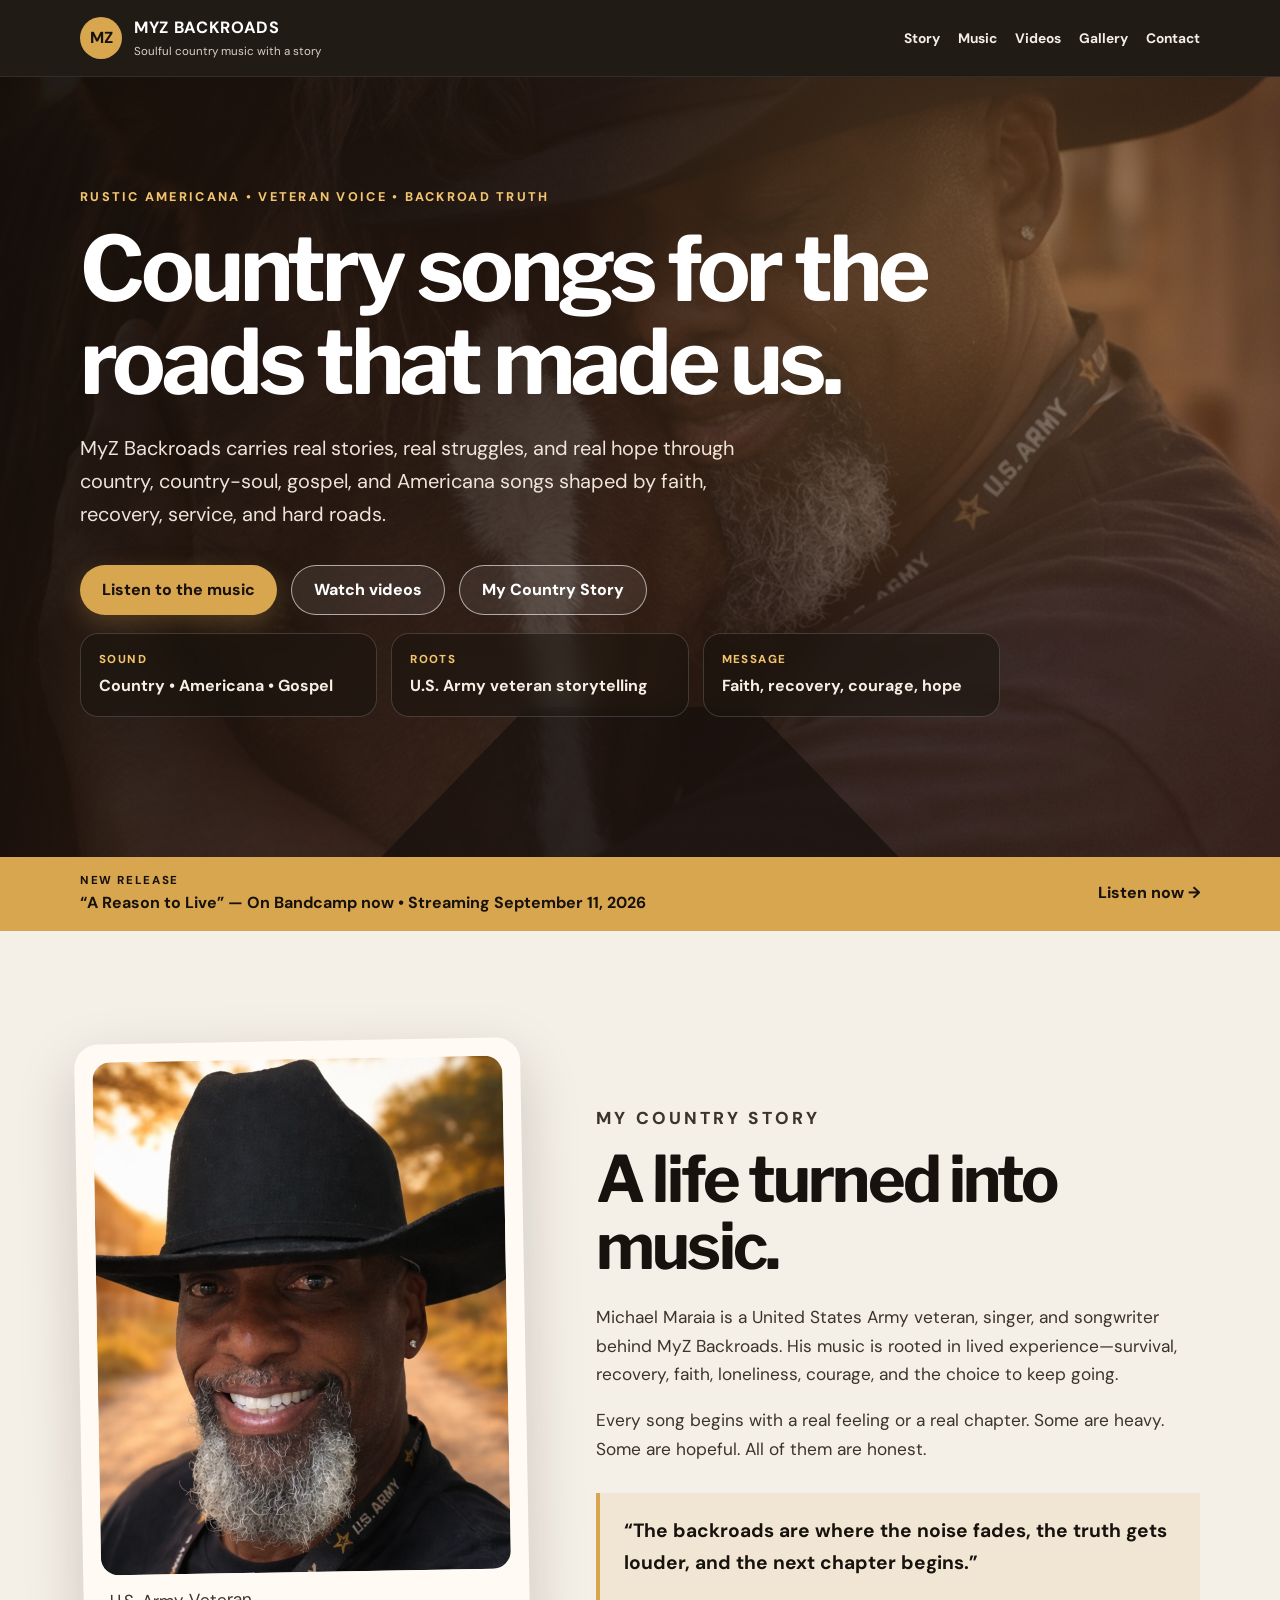
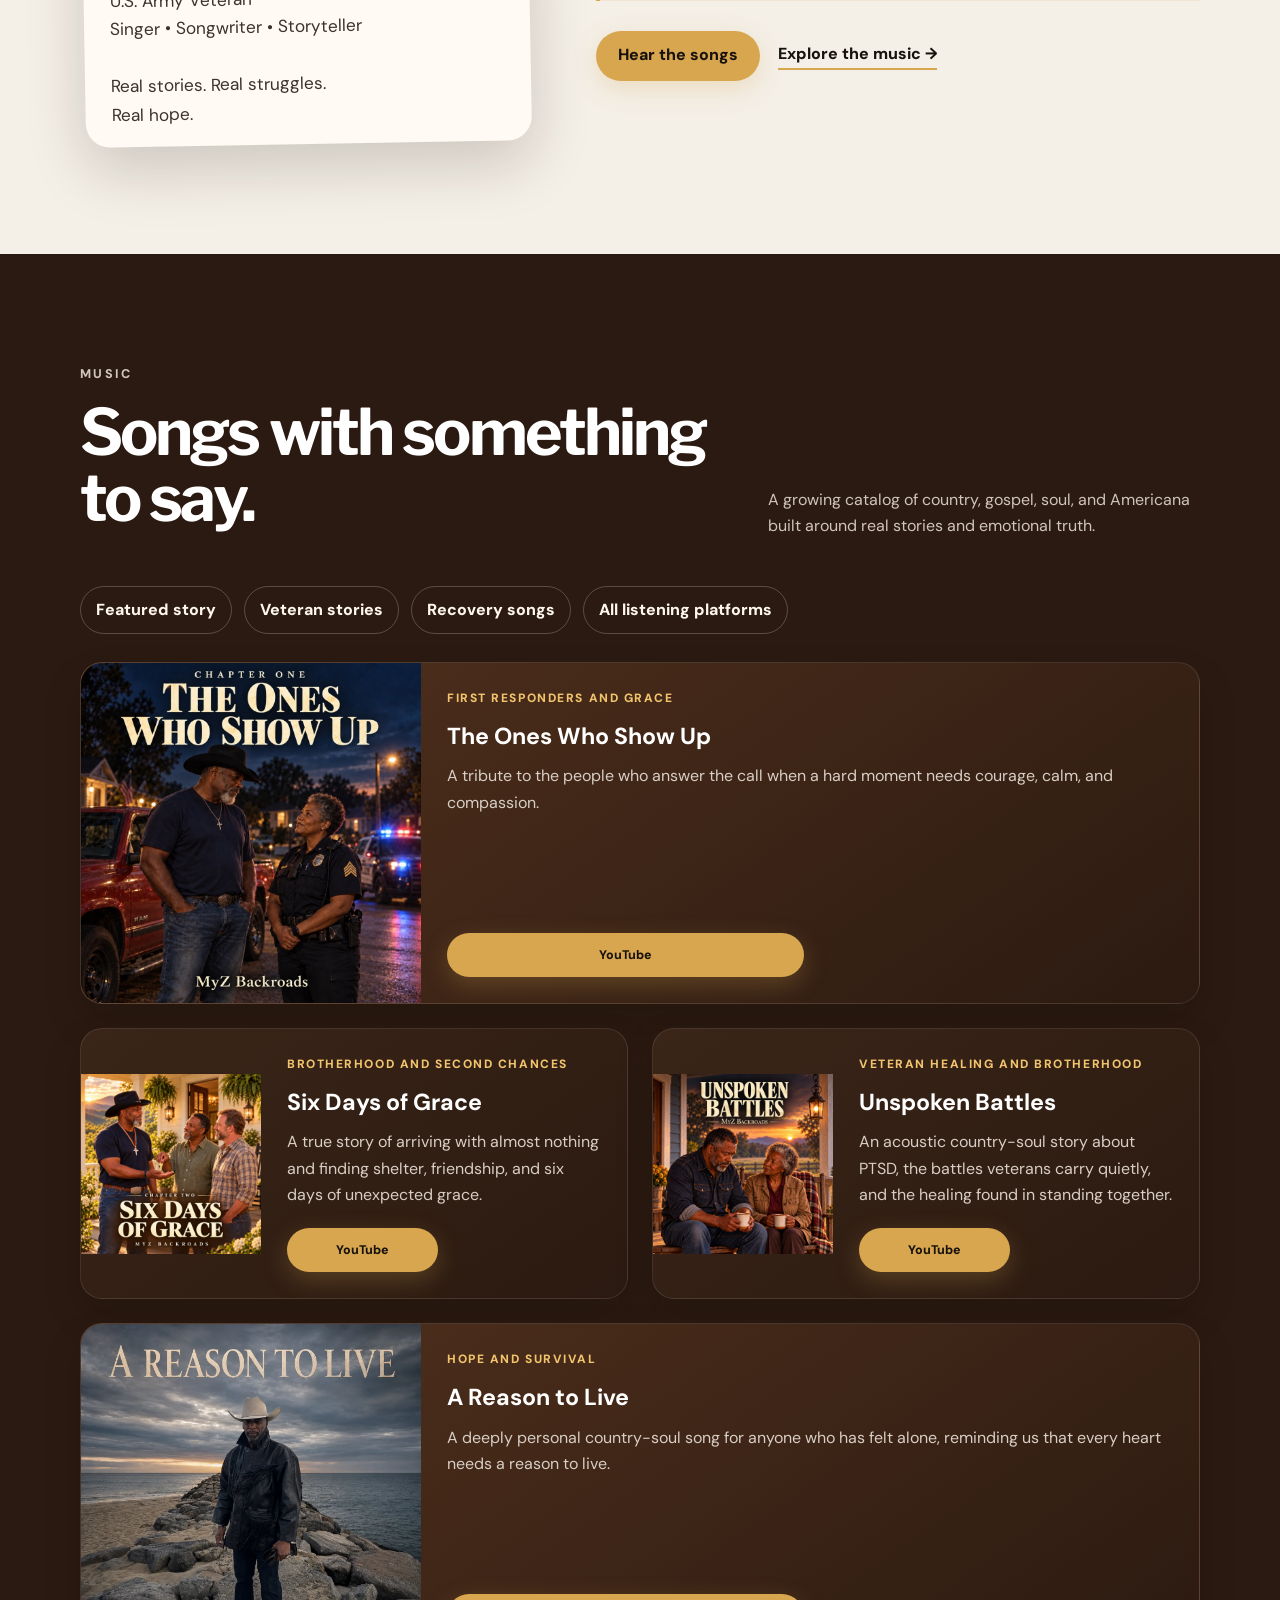
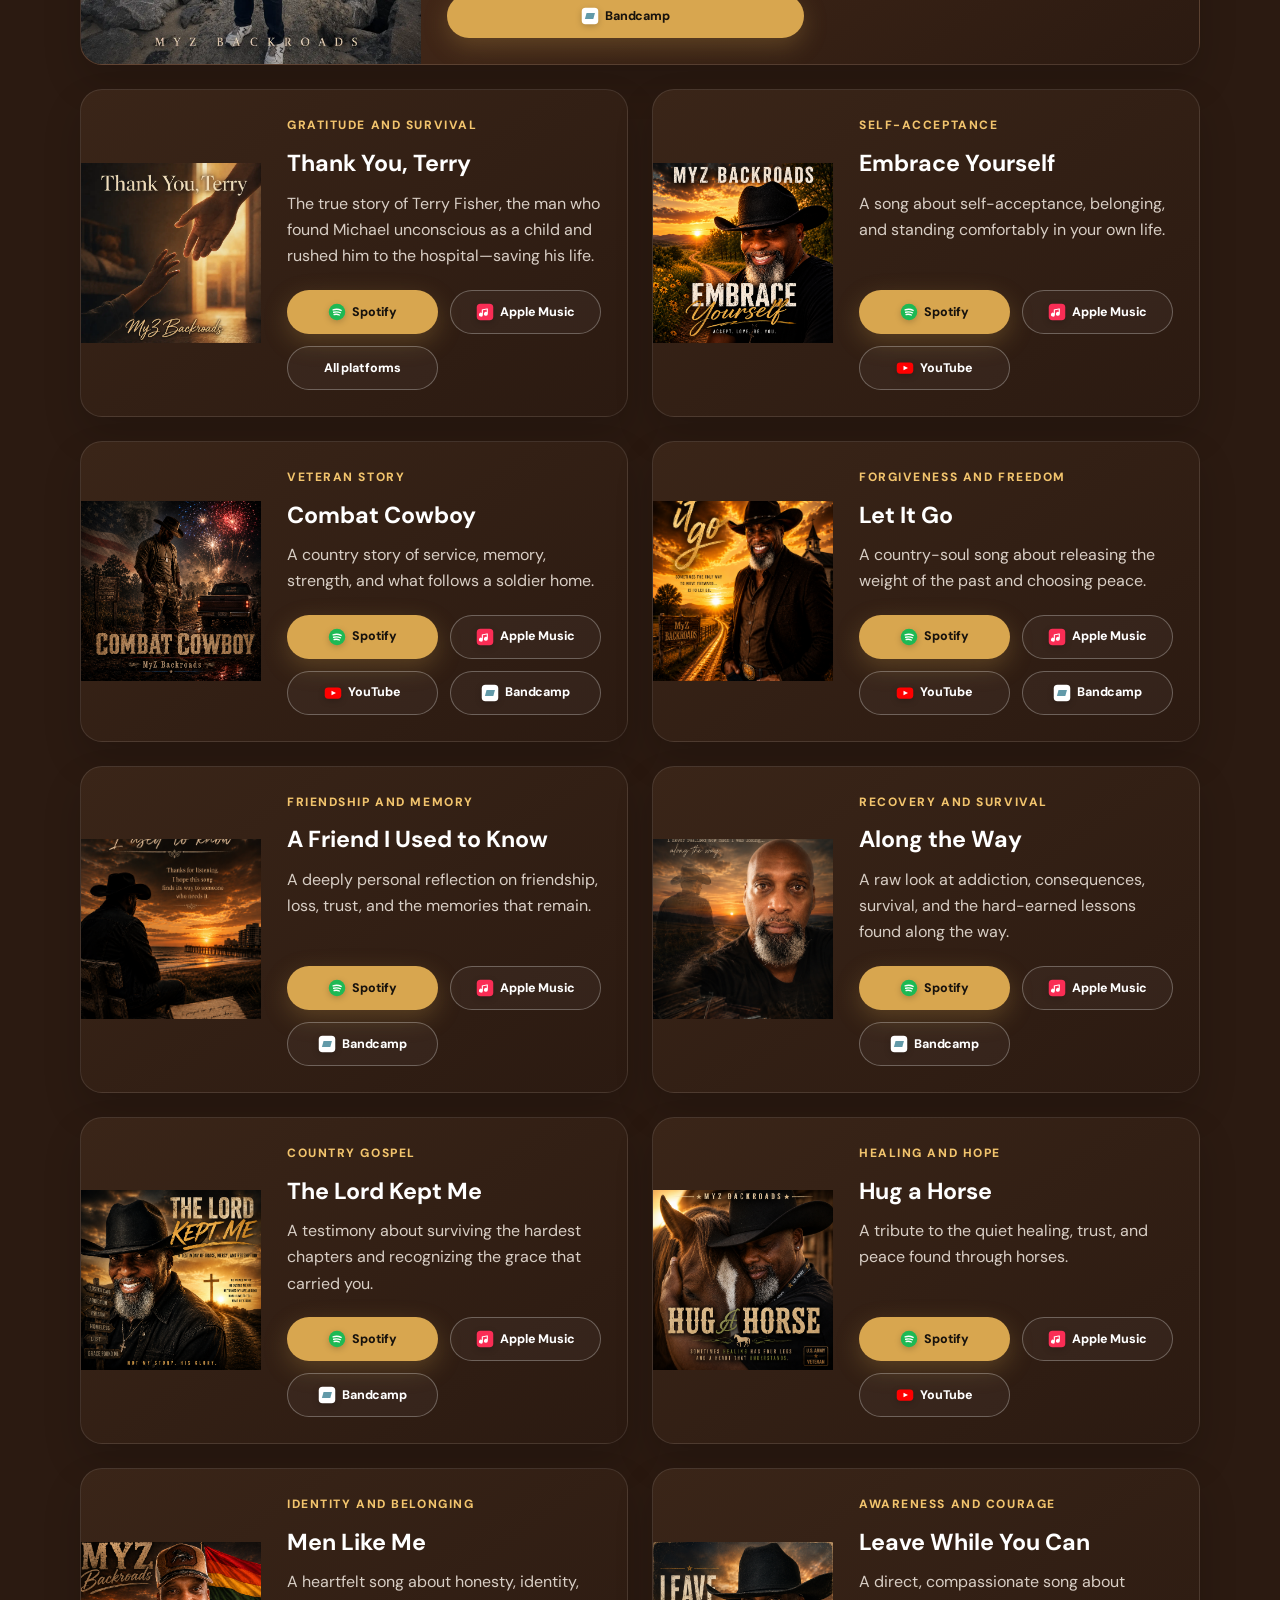
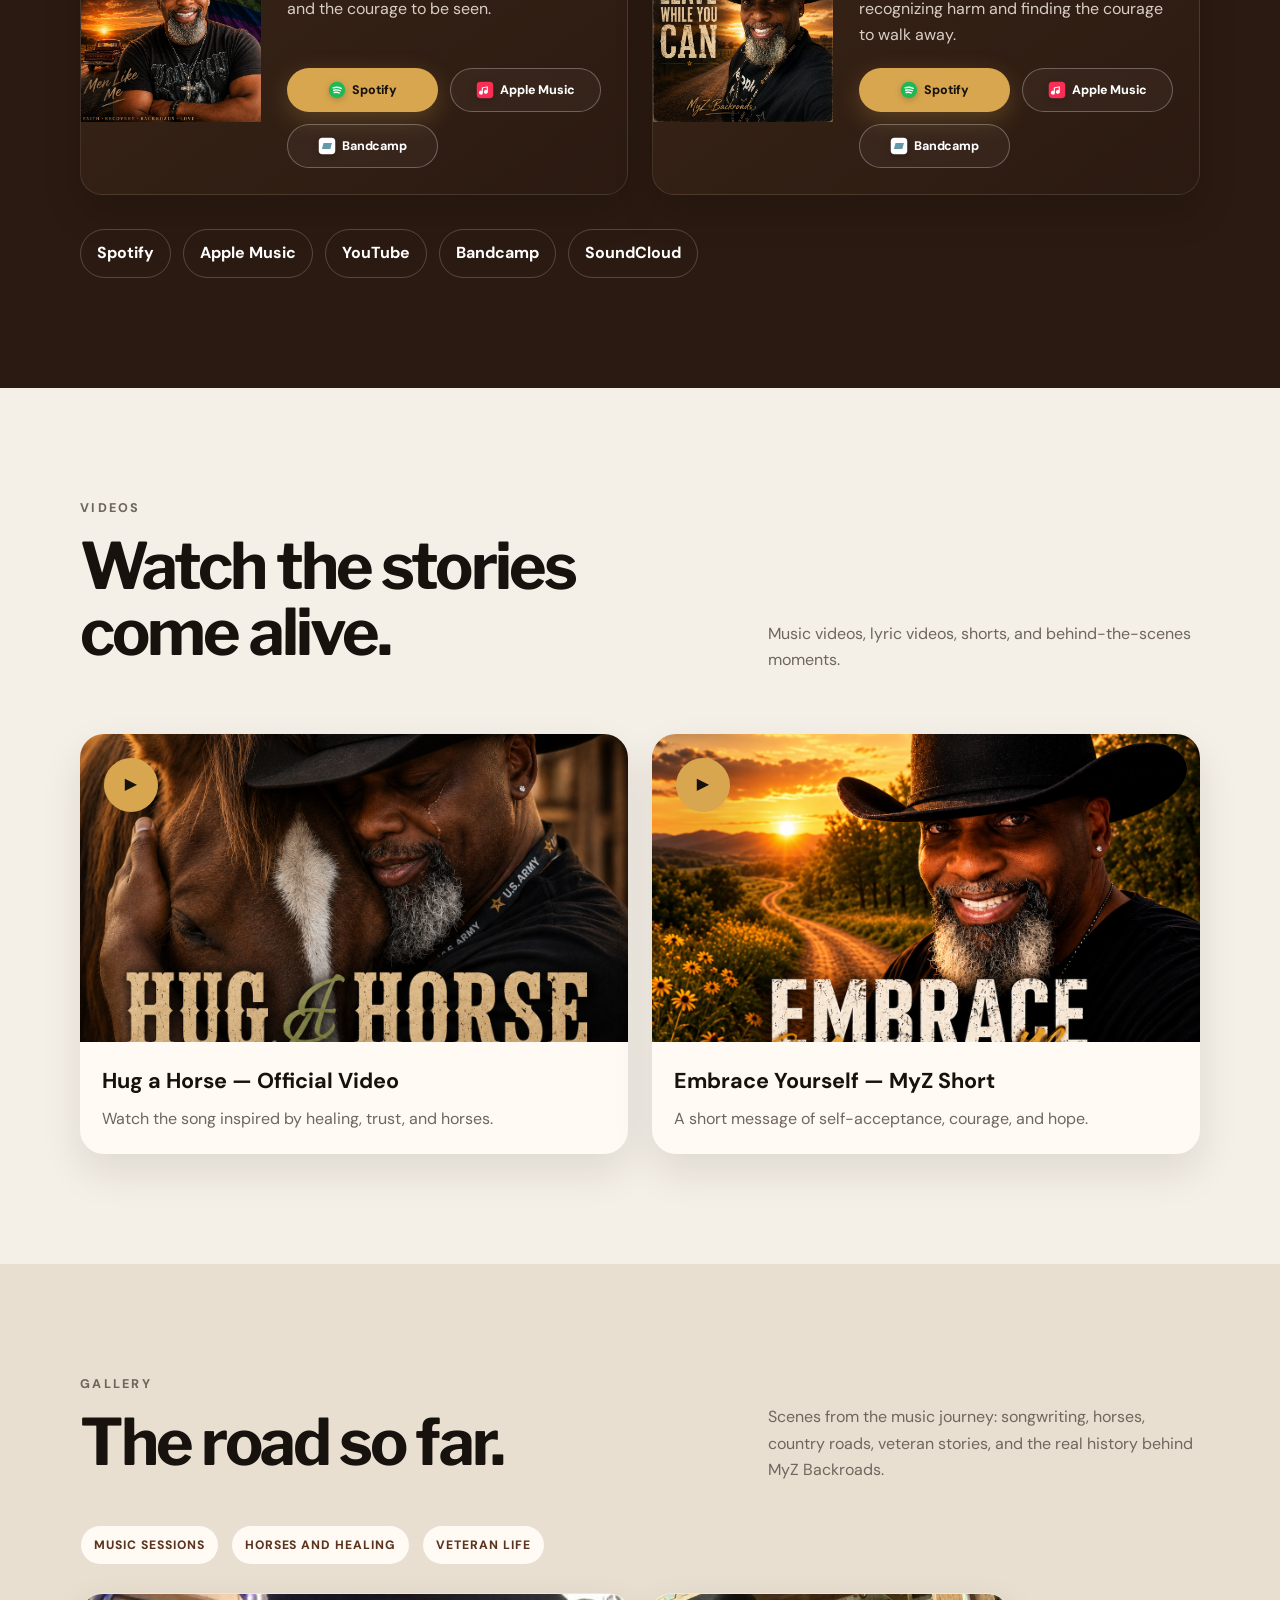
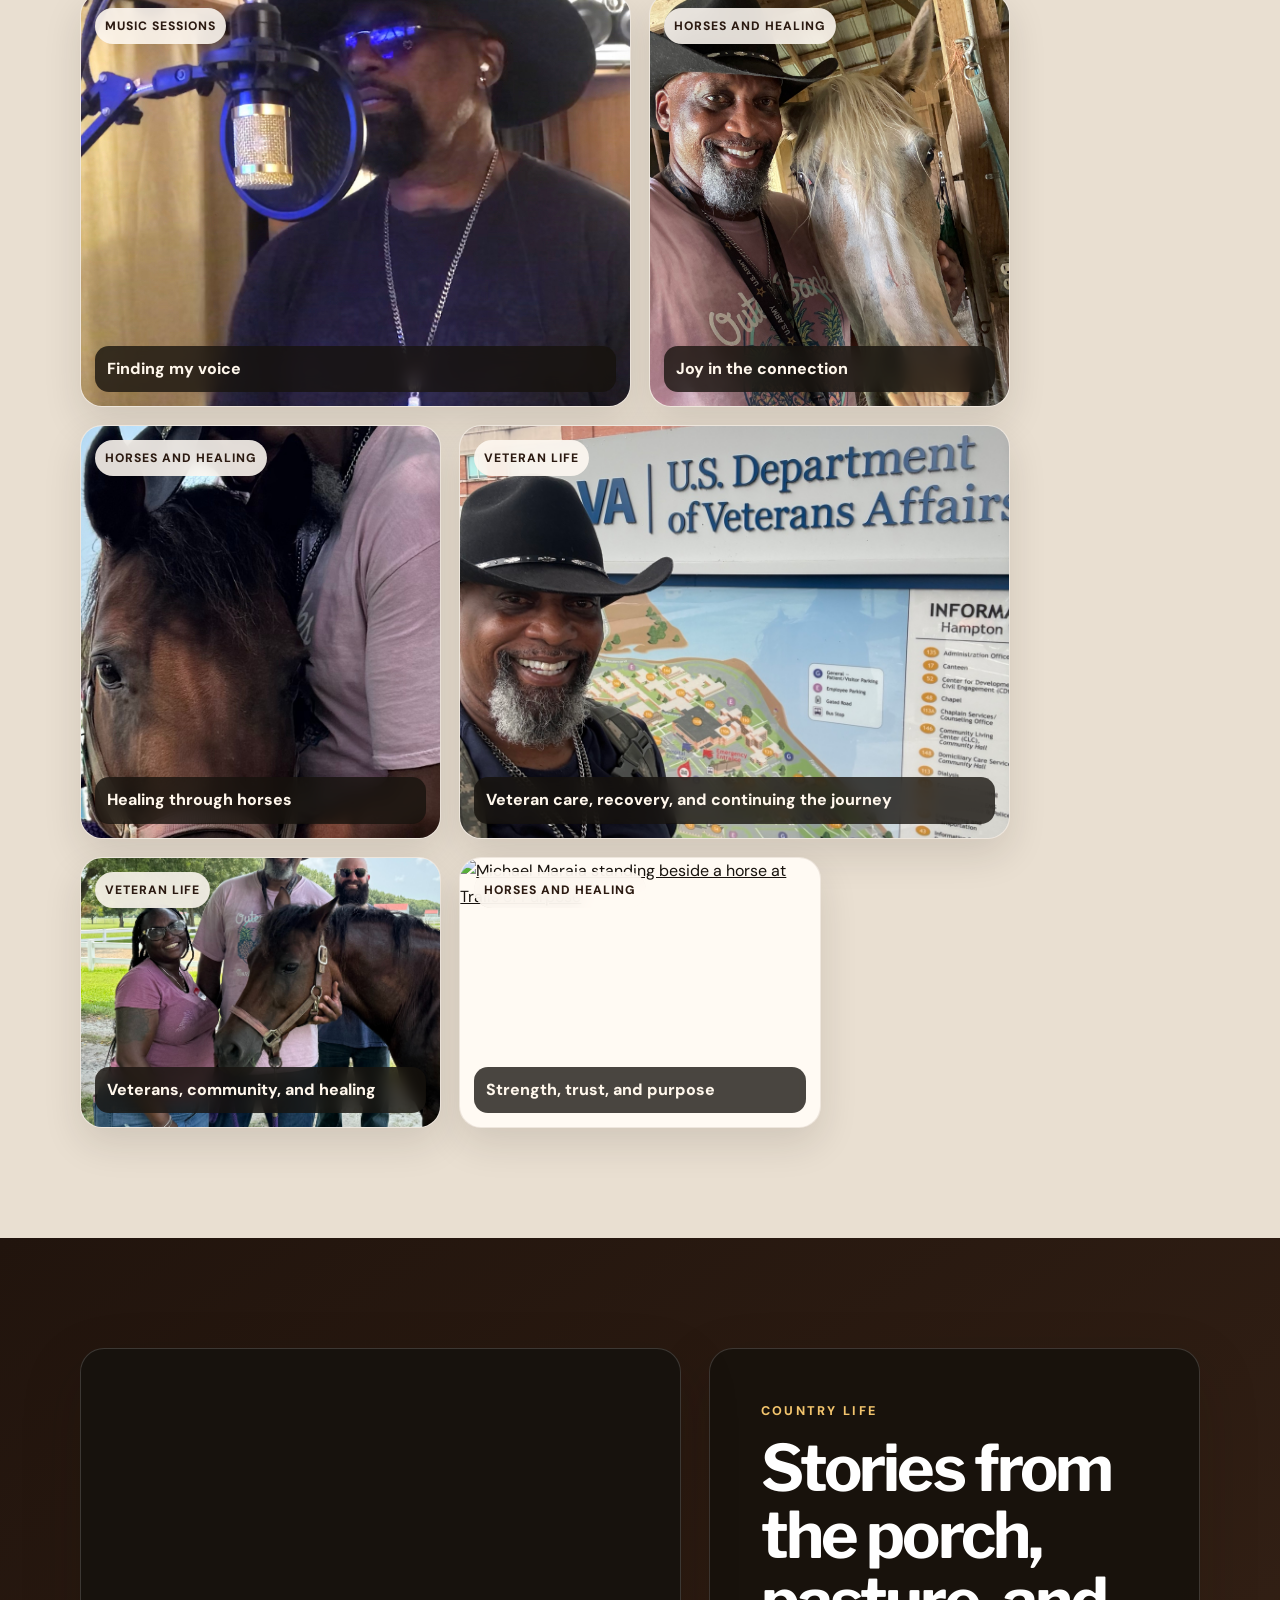
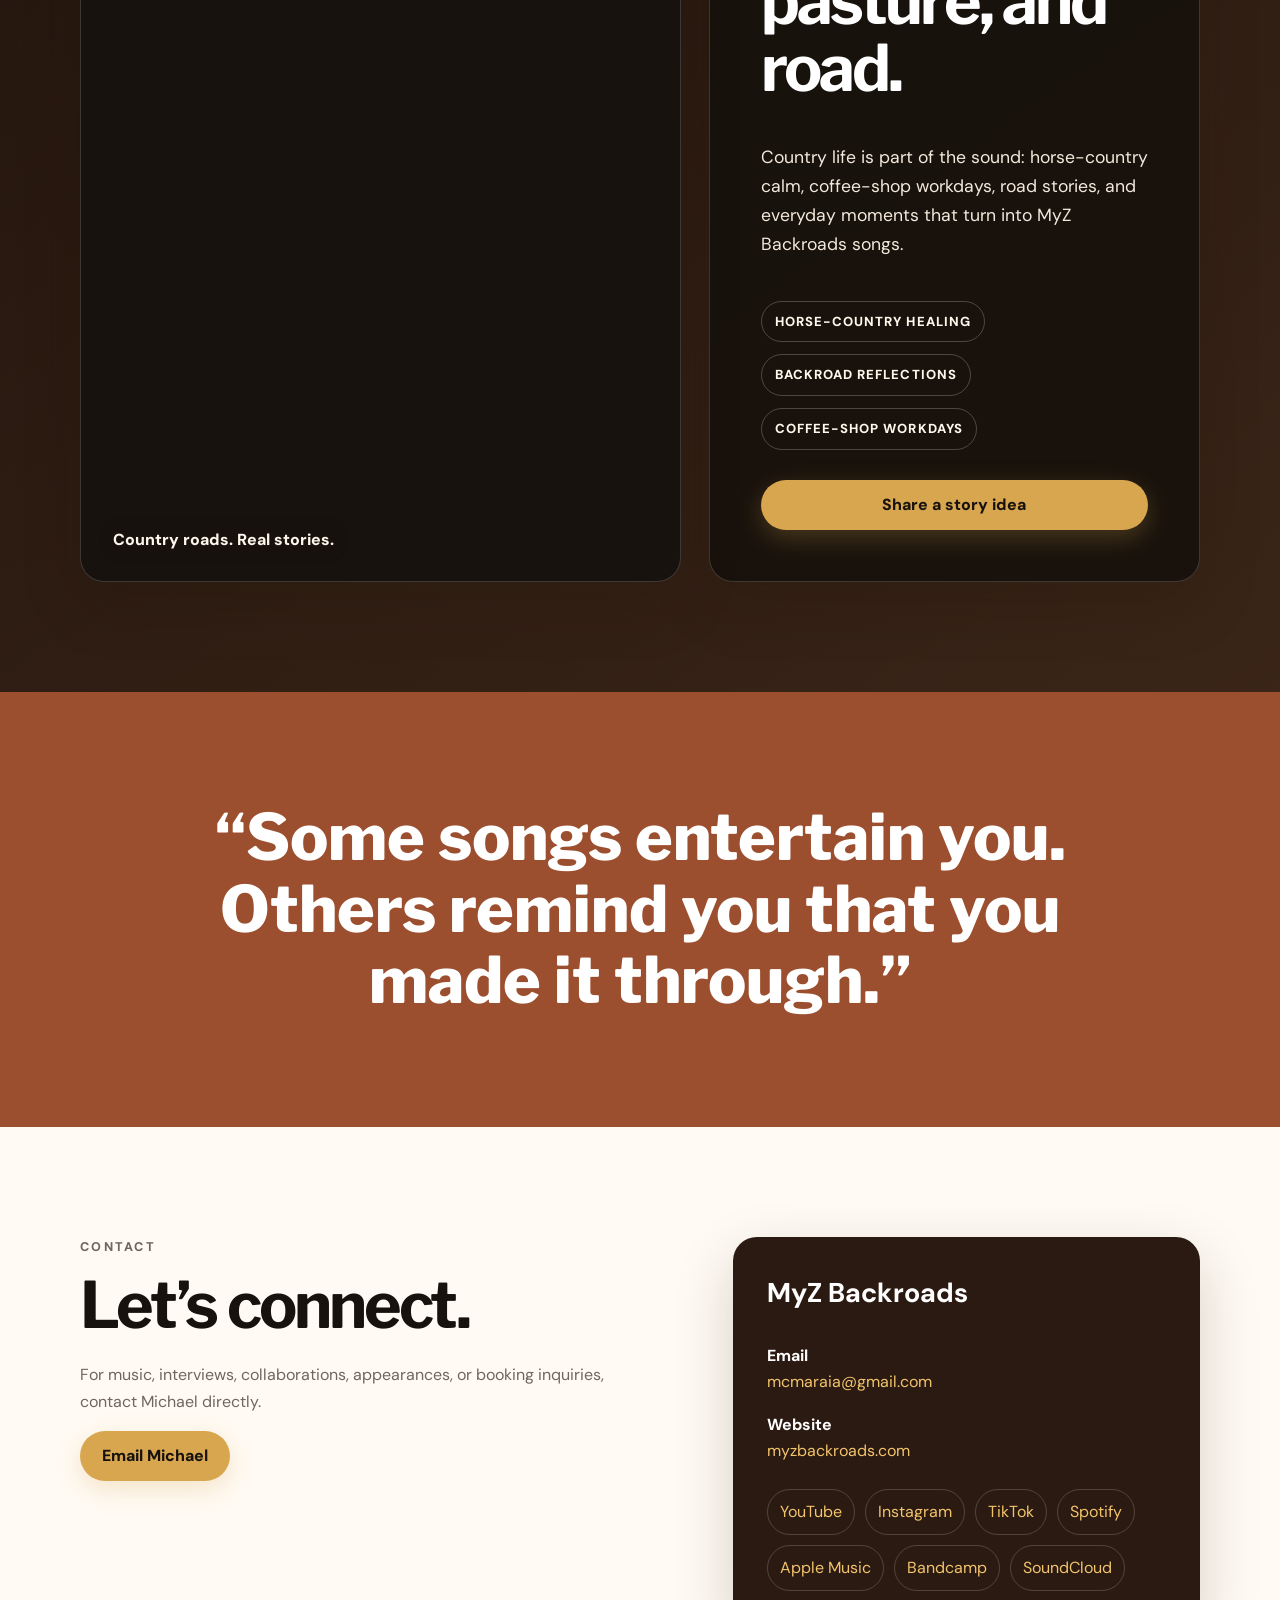
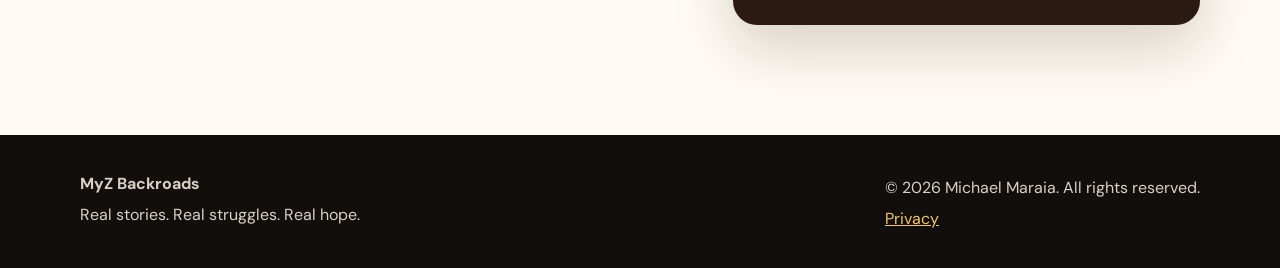
==== index.html @ 57edc77c "Use optimized official album covers for three songs" ====
<!doctype html>
<html lang="en">
  <head>
    <meta charset="UTF-8" />
    <meta name="viewport" content="width=device-width, initial-scale=1.0" />
    <meta
      name="description"
      content="MyZ Backroads is veteran singer-songwriter Michael Maraia sharing rustic Americana, country-soul, gospel, and backroad stories of faith, recovery, service, and hope."
    />
    <meta name="robots" content="index, follow" />
    <meta name="theme-color" content="#17120d" />
    <meta
      property="og:title"
      content="MyZ Backroads | Veteran Americana & Country-Soul Stories"
    />
    <meta
      property="og:description"
      content="Veteran singer-songwriter Michael Maraia shares rustic country, Americana, gospel, and country-soul songs shaped by real stories and hard-earned hope."
    />
    <meta property="og:type" content="website" />
    <meta property="og:url" content="https://myzbackroads.com/" />
    <meta property="og:image" content="https://myzbackroads.com/og-image.svg" />
    <meta name="twitter:card" content="summary_large_image" />
    <title>MyZ Backroads | Veteran Americana & Country-Soul Music</title>
    <link rel="canonical" href="https://myzbackroads.com/" />
    <link rel="icon" href="favicon.svg" type="image/svg+xml" />
    <link rel="stylesheet" href="styles.css" />
    <script type="application/ld+json">
      {
        "@context": "https://schema.org",
        "@type": "MusicGroup",
        "name": "MyZ Backroads",
        "url": "https://myzbackroads.com/",
        "description": "Rustic Americana, country-soul, gospel, and backroad story songs by U.S. Army veteran singer-songwriter Michael Maraia.",
        "genre": ["Americana", "Country", "Country soul", "Gospel"],
        "founder": {
          "@type": "Person",
          "name": "Michael Maraia",
          "jobTitle": "Singer, songwriter, storyteller, and U.S. Army veteran"
        },
        "sameAs": [
          "https://www.youtube.com/@myzbackroads",
          "https://www.instagram.com/myzbackroads/",
          "https://www.tiktok.com/@myzbackroads"
        ]
      }
    </script>
  </head>
  <body>
    <a class="skip-link" href="#main">Skip to content</a>

    <header class="site-header" id="top">
      <div class="container nav-wrap">
        <a class="brand" href="#top" aria-label="MyZ Backroads home">
          <span class="brand-mark">MZ</span>
          <span>
            <strong>MyZ Backroads</strong>
            <small>Soulful country music with a story</small>
          </span>
        </a>

        <button
          class="menu-toggle"
          aria-expanded="false"
          aria-controls="site-nav"
          aria-label="Open main navigation menu"
        >
          <span class="sr-only">Open menu</span>
          <span></span><span></span><span></span>
        </button>

        <nav id="site-nav" class="site-nav" aria-label="Main navigation">
          <a href="#story">Story</a>
          <a href="#music">Music</a>
          <a href="#videos">Videos</a>
          <a href="#gallery">Gallery</a>
          <a href="#contact">Contact</a>
        </nav>
      </div>
    </header>

    <main id="main">
      <section class="hero">
        <div class="hero-overlay"></div>
        <div class="container hero-content">
          <p class="eyebrow">
            Rustic Americana • Veteran voice • Backroad truth
          </p>
          <h1>Country songs for the roads that made us.</h1>
          <p class="hero-copy">
            MyZ Backroads carries real stories, real struggles, and real hope
            through country, country-soul, gospel, and Americana songs shaped by
            faith, recovery, service, and hard roads.
          </p>
          <div class="hero-actions">
            <a class="button button-primary" href="#music"
              >Listen to the music</a
            >
            <a class="button button-secondary" href="#videos">Watch videos</a>
            <a class="button button-secondary" href="#story">My Country Story</a>
          </div>
          <dl class="hero-highlights" aria-label="MyZ Backroads themes">
            <div>
              <dt>Sound</dt>
              <dd>Country • Americana • Gospel</dd>
            </div>
            <div>
              <dt>Roots</dt>
              <dd>U.S. Army veteran storytelling</dd>
            </div>
            <div>
              <dt>Message</dt>
              <dd>Faith, recovery, courage, hope</dd>
            </div>
          </dl>
        </div>
        <div class="hero-road" aria-hidden="true"></div>
      </section>

      <section class="announcement" aria-label="New release">
        <div class="container announcement-inner">
          <div>
            <span class="announcement-label">New release</span>
            <strong>“A Reason to Live” — On Bandcamp now • Streaming September 11, 2026</strong>
          </div>
          <a href="https://myzbackroads.bandcamp.com/track/a-reason-to-live" target="_blank" rel="noopener">Listen now →</a>
        </div>
      </section>

      <section id="story" class="section section-story">
        <div class="container split story-layout">
          <div class="portrait-card">
            <img
              src="michael-maraia.jpg"
              alt="Michael Maraia, veteran singer, songwriter, and storyteller behind MyZ Backroads"
            />
            <p>
              U.S. Army Veteran<br />
              Singer • Songwriter • Storyteller<br /><br />
              Real stories. Real struggles.<br />
              Real hope.
            </p>
          </div>
          <div class="story-copy">
            <p class="eyebrow">My Country Story</p>
            <h2>A life turned into music.</h2>
            <p>
              Michael Maraia is a United States Army veteran, singer, and
              songwriter behind MyZ Backroads. His music is rooted in lived
              experience—survival, recovery, faith, loneliness, courage, and the
              choice to keep going.
            </p>
            <p>
              Every song begins with a real feeling or a real chapter. Some are
              heavy. Some are hopeful. All of them are honest.
            </p>
            <blockquote>
              “The backroads are where the noise fades, the truth gets louder,
              and the next chapter begins.”
            </blockquote>
            <div class="story-actions">
              <a class="button button-primary" href="#music">Hear the songs</a>
              <a class="text-link" href="#music">Explore the music →</a>
            </div>
          </div>
        </div>
      </section>

      <section id="music" class="section section-dark">
        <div class="container">
          <div class="section-heading">
            <div>
              <p class="eyebrow">Music</p>
              <h2>Songs with something to say.</h2>
            </div>
            <p>
              A growing catalog of country, gospel, soul, and Americana built
              around real stories and emotional truth.
            </p>
          </div>

          <div class="music-discovery" aria-label="Music discovery shortcuts">
            <a href="#track-the-ones-who-show-up">Featured story</a>
            <a href="#track-combat-cowboy">Veteran stories</a>
            <a href="#track-let-it-go">Recovery songs</a>
            <a href="#listen-links">All listening platforms</a>
          </div>

          <div class="music-grid" aria-label="MyZ Backroads song catalog">

            <article id="track-the-ones-who-show-up" class="track-card featured">
              <div class="track-art">
                <img src="the-ones-who-show-up.jpg" alt="The Ones Who Show Up cover art" />
              </div>
              <div class="track-info">
                <span>First responders and grace</span>
                <h3>The Ones Who Show Up</h3>
                <p>A tribute to the people who answer the call when a hard moment needs courage, calm, and compassion.</p>
                <div class="track-actions">
                  <a class="button button-small button-primary" href="https://www.youtube.com/@myzbackroads" target="_blank" rel="noopener">YouTube</a>
                </div>
              </div>
            </article>

            <article id="track-six-days-of-grace" class="track-card">
              <div class="track-art">
                <img src="six-days-of-grace.jpg" alt="Six Days of Grace cover art" />
              </div>
              <div class="track-info">
                <span>Brotherhood and second chances</span>
                <h3>Six Days of Grace</h3>
                <p>A true story of arriving with almost nothing and finding shelter, friendship, and six days of unexpected grace.</p>
                <div class="track-actions">
                  <a class="button button-small button-primary" href="https://www.youtube.com/@myzbackroads" target="_blank" rel="noopener">YouTube</a>
                </div>
              </div>
            </article>

            <article id="track-unspoken-battles" class="track-card">
              <div class="track-art">
                <img src="unspoken-battles.jpg" alt="Unspoken Battles cover art" />
              </div>
              <div class="track-info">
                <span>Veteran healing and brotherhood</span>
                <h3>Unspoken Battles</h3>
                <p>An acoustic country-soul story about PTSD, the battles veterans carry quietly, and the healing found in standing together.</p>
                <div class="track-actions">
                  <a class="button button-small button-primary" href="https://www.youtube.com/@myzbackroads" target="_blank" rel="noopener">YouTube</a>
                </div>
              </div>
            </article>

            <article id="track-a-reason-to-live" class="track-card featured">
              <div class="track-art">
                <img
                  src="a-reason-to-live.webp"
                  alt="A Reason to Live single cover art"
                />
              </div>
              <div class="track-info">
                <span>Hope and survival</span>
                <h3>A Reason to Live</h3>
                <p>
                  A deeply personal country-soul song for anyone who has felt
                  alone, reminding us that every heart needs a reason to live.
                </p>
                <div class="track-actions">
                  <a
                    class="button button-small button-primary"
                    href="https://myzbackroads.bandcamp.com/track/a-reason-to-live"
                    target="_blank"
                    rel="noopener"
                    ><span class="platform-button-content"><svg class="platform-icon" viewBox="0 0 24 24" aria-hidden="true" focusable="false"><rect x="1" y="1" width="22" height="22" rx="5" fill="#fff"/><path d="M7.4 8h11.2l-2.2 8H5.2z" fill="#629AA9"/></svg><span>Bandcamp</span></span></a>
                </div>
              </div>
            </article>

            <article id="track-thank-you-terry" class="track-card">
              <div class="track-art">
                <img
                  src="thank-you-terry.webp"
                  alt="Thank You, Terry single cover art"
                />
              </div>
              <div class="track-info">
                <span>Gratitude and survival</span>
                <h3>Thank You, Terry</h3>
                <p>
                  The true story of Terry Fisher, the man who found Michael
                  unconscious as a child and rushed him to the hospital—saving
                  his life.
                </p>
                <div class="track-actions">
                  <a
                    class="button button-small button-primary"
                    href="https://open.spotify.com/album/7cYe5vZm5YFAPQI4qk9DU0"
                    target="_blank"
                    rel="noopener"
                    ><span class="platform-button-content"><svg class="platform-icon" viewBox="0 0 24 24" aria-hidden="true" focusable="false"><circle cx="12" cy="12" r="11" fill="#1DB954"/><path d="M6.8 9.1c3.7-1.1 7.8-.8 10.7.8M7.5 12.3c3.1-.8 6.6-.5 9.1.7M8.2 15.3c2.4-.6 5-.3 7 .7" fill="none" stroke="#fff" stroke-width="1.8" stroke-linecap="round"/></svg><span>Spotify</span></span></a>
                  <a
                    class="button button-small button-ghost"
                    href="https://music.apple.com/us/album/thank-you-terry-single/6795429708?uo=4"
                    target="_blank"
                    rel="noopener"
                    ><span class="platform-button-content"><svg class="platform-icon" viewBox="0 0 24 24" aria-hidden="true" focusable="false"><rect x="1" y="1" width="22" height="22" rx="5" fill="#FA2D55"/><path d="M15.8 6.2v8.1a2.6 2.6 0 1 1-1.5-2.3V8.7l-5.1 1v5.8a2.6 2.6 0 1 1-1.5-2.3V8.5l8.1-1.6z" fill="#fff"/></svg><span>Apple Music</span></span></a>
                  <a
                    class="button button-small button-ghost"
                    href="https://distrokid.com/hyperfollow/myzbackroads/thank-you-terry"
                    target="_blank"
                    rel="noopener"
                    >All platforms</a>
                </div>
              </div>
            </article>

            <article id="track-embrace-yourself" class="track-card">
              <div class="track-art">
                <img
                  src="embrace-yourself.png"
                  alt="Embrace Yourself single cover art"
                />
              </div>
              <div class="track-info">
                <span>Self-acceptance</span>
                <h3>Embrace Yourself</h3>
                <p>
                  A song about self-acceptance, belonging, and standing
                  comfortably in your own life.
                </p>
                <div class="track-actions">
                <a
                  class="button button-small button-primary"
                  href="https://open.spotify.com/track/4KpYL1y0pDI1dJQv10ac78"
                  target="_blank"
                  rel="noopener"
                  ><span class="platform-button-content"><svg class="platform-icon" viewBox="0 0 24 24" aria-hidden="true" focusable="false"><circle cx="12" cy="12" r="11" fill="#1DB954"/><path d="M6.8 9.1c3.7-1.1 7.8-.8 10.7.8M7.5 12.3c3.1-.8 6.6-.5 9.1.7M8.2 15.3c2.4-.6 5-.3 7 .7" fill="none" stroke="#fff" stroke-width="1.8" stroke-linecap="round"/></svg><span>Spotify</span></span></a>
                <a
                  class="button button-small button-ghost"
                  href="https://music.apple.com/us/album/embrace-yourself/6790303255?i=6790303256"
                  target="_blank"
                  rel="noopener"
                  ><span class="platform-button-content"><svg class="platform-icon" viewBox="0 0 24 24" aria-hidden="true" focusable="false"><rect x="1" y="1" width="22" height="22" rx="5" fill="#FA2D55"/><path d="M15.8 6.2v8.1a2.6 2.6 0 1 1-1.5-2.3V8.7l-5.1 1v5.8a2.6 2.6 0 1 1-1.5-2.3V8.5l8.1-1.6z" fill="#fff"/></svg><span>Apple Music</span></span></a>
                <a
                  class="button button-small button-ghost"
                  href="https://www.youtube.com/shorts/vSva6RYDt94"
                  target="_blank"
                  rel="noopener"
                  ><span class="platform-button-content"><svg class="platform-icon" viewBox="0 0 24 24" aria-hidden="true" focusable="false"><rect x="1" y="4.5" width="22" height="15" rx="4.5" fill="#FF0000"/><path d="m10 9 6 3-6 3z" fill="#fff"/></svg><span>YouTube</span></span></a>
              </div>
              </div>
            </article>

            <article id="track-combat-cowboy" class="track-card">
              <div class="track-art">
                <img
                  src="combat-cowboy.png"
                  alt="Combat Cowboy single cover art"
                />
              </div>
              <div class="track-info">
                <span>Veteran story</span>
                <h3>Combat Cowboy</h3>
                <p>
                  A country story of service, memory, strength, and what follows
                  a soldier home.
                </p>
                <div class="track-actions">
                <a
                  class="button button-small button-primary"
                  href="https://open.spotify.com/track/7MSV030IkErTJ3YdRGP604"
                  target="_blank"
                  rel="noopener"
                  ><span class="platform-button-content"><svg class="platform-icon" viewBox="0 0 24 24" aria-hidden="true" focusable="false"><circle cx="12" cy="12" r="11" fill="#1DB954"/><path d="M6.8 9.1c3.7-1.1 7.8-.8 10.7.8M7.5 12.3c3.1-.8 6.6-.5 9.1.7M8.2 15.3c2.4-.6 5-.3 7 .7" fill="none" stroke="#fff" stroke-width="1.8" stroke-linecap="round"/></svg><span>Spotify</span></span></a>
                <a
                  class="button button-small button-ghost"
                  href="https://music.apple.com/us/album/combat-cowboy/6785691864?i=6785691865"
                  target="_blank"
                  rel="noopener"
                  ><span class="platform-button-content"><svg class="platform-icon" viewBox="0 0 24 24" aria-hidden="true" focusable="false"><rect x="1" y="1" width="22" height="22" rx="5" fill="#FA2D55"/><path d="M15.8 6.2v8.1a2.6 2.6 0 1 1-1.5-2.3V8.7l-5.1 1v5.8a2.6 2.6 0 1 1-1.5-2.3V8.5l8.1-1.6z" fill="#fff"/></svg><span>Apple Music</span></span></a>
                <a
                  class="button button-small button-ghost"
                  href="https://www.youtube.com/shorts/G30Xathik_0"
                  target="_blank"
                  rel="noopener"
                  ><span class="platform-button-content"><svg class="platform-icon" viewBox="0 0 24 24" aria-hidden="true" focusable="false"><rect x="1" y="4.5" width="22" height="15" rx="4.5" fill="#FF0000"/><path d="m10 9 6 3-6 3z" fill="#fff"/></svg><span>YouTube</span></span></a>
                <a
                  class="button button-small button-ghost"
                  href="https://myzbackroads.bandcamp.com/track/combat-cowboy"
                  target="_blank"
                  rel="noopener"
                  ><span class="platform-button-content"><svg class="platform-icon" viewBox="0 0 24 24" aria-hidden="true" focusable="false"><rect x="1" y="1" width="22" height="22" rx="5" fill="#fff"/><path d="M7.4 8h11.2l-2.2 8H5.2z" fill="#629AA9"/></svg><span>Bandcamp</span></span></a>
              </div>
              </div>
            </article>

            <article id="track-let-it-go" class="track-card">
              <div class="track-art">
                <img
                  src="let-it-go.png"
                  alt="Let It Go single cover art"
                />
              </div>
              <div class="track-info">
                <span>Forgiveness and freedom</span>
                <h3>Let It Go</h3>
                <p>
                  A country-soul song about releasing the weight of the past and
                  choosing peace.
                </p>
                <div class="track-actions">
                <a
                  class="button button-small button-primary"
                  href="https://open.spotify.com/track/1z3BnZPlOZXK2Kt1gNLkFW"
                  target="_blank"
                  rel="noopener"
                  ><span class="platform-button-content"><svg class="platform-icon" viewBox="0 0 24 24" aria-hidden="true" focusable="false"><circle cx="12" cy="12" r="11" fill="#1DB954"/><path d="M6.8 9.1c3.7-1.1 7.8-.8 10.7.8M7.5 12.3c3.1-.8 6.6-.5 9.1.7M8.2 15.3c2.4-.6 5-.3 7 .7" fill="none" stroke="#fff" stroke-width="1.8" stroke-linecap="round"/></svg><span>Spotify</span></span></a>
                <a
                  class="button button-small button-ghost"
                  href="https://music.apple.com/us/album/let-it-go/6780690403?i=6780690404"
                  target="_blank"
                  rel="noopener"
                  ><span class="platform-button-content"><svg class="platform-icon" viewBox="0 0 24 24" aria-hidden="true" focusable="false"><rect x="1" y="1" width="22" height="22" rx="5" fill="#FA2D55"/><path d="M15.8 6.2v8.1a2.6 2.6 0 1 1-1.5-2.3V8.7l-5.1 1v5.8a2.6 2.6 0 1 1-1.5-2.3V8.5l8.1-1.6z" fill="#fff"/></svg><span>Apple Music</span></span></a>
                <a
                  class="button button-small button-ghost"
                  href="https://youtube.com/shorts/8tCPugw9RLw"
                  target="_blank"
                  rel="noopener"
                  ><span class="platform-button-content"><svg class="platform-icon" viewBox="0 0 24 24" aria-hidden="true" focusable="false"><rect x="1" y="4.5" width="22" height="15" rx="4.5" fill="#FF0000"/><path d="m10 9 6 3-6 3z" fill="#fff"/></svg><span>YouTube</span></span></a>
                <a
                  class="button button-small button-ghost"
                  href="https://myzbackroads.bandcamp.com/track/let-it-go"
                  target="_blank"
                  rel="noopener"
                  ><span class="platform-button-content"><svg class="platform-icon" viewBox="0 0 24 24" aria-hidden="true" focusable="false"><rect x="1" y="1" width="22" height="22" rx="5" fill="#fff"/><path d="M7.4 8h11.2l-2.2 8H5.2z" fill="#629AA9"/></svg><span>Bandcamp</span></span></a>
              </div>
              </div>
            </article>

            <article id="track-a-friend-i-used-to-know" class="track-card">
              <div class="track-art">
                <img
                  src="A-friend-i-use-to-know.png"
                  alt="A Friend I Used to Know single cover art"
                />
              </div>
              <div class="track-info">
                <span>Friendship and memory</span>
                <h3>A Friend I Used to Know</h3>
                <p>
                  A deeply personal reflection on friendship, loss, trust, and
                  the memories that remain.
                </p>
                <div class="track-actions">
                <a
                  class="button button-small button-primary"
                  href="https://open.spotify.com/track/41O2XmHaLHCd3x6JNesH9L"
                  target="_blank"
                  rel="noopener"
                  ><span class="platform-button-content"><svg class="platform-icon" viewBox="0 0 24 24" aria-hidden="true" focusable="false"><circle cx="12" cy="12" r="11" fill="#1DB954"/><path d="M6.8 9.1c3.7-1.1 7.8-.8 10.7.8M7.5 12.3c3.1-.8 6.6-.5 9.1.7M8.2 15.3c2.4-.6 5-.3 7 .7" fill="none" stroke="#fff" stroke-width="1.8" stroke-linecap="round"/></svg><span>Spotify</span></span></a>
                <a
                  class="button button-small button-ghost"
                  href="https://music.apple.com/us/album/friend-i-use-to-know/6783396234?i=6783396235"
                  target="_blank"
                  rel="noopener"
                  ><span class="platform-button-content"><svg class="platform-icon" viewBox="0 0 24 24" aria-hidden="true" focusable="false"><rect x="1" y="1" width="22" height="22" rx="5" fill="#FA2D55"/><path d="M15.8 6.2v8.1a2.6 2.6 0 1 1-1.5-2.3V8.7l-5.1 1v5.8a2.6 2.6 0 1 1-1.5-2.3V8.5l8.1-1.6z" fill="#fff"/></svg><span>Apple Music</span></span></a>
                <a
                  class="button button-small button-ghost"
                  href="https://myzbackroads.bandcamp.com/track/a-friend-i-used-to-know"
                  target="_blank"
                  rel="noopener"
                  ><span class="platform-button-content"><svg class="platform-icon" viewBox="0 0 24 24" aria-hidden="true" focusable="false"><rect x="1" y="1" width="22" height="22" rx="5" fill="#fff"/><path d="M7.4 8h11.2l-2.2 8H5.2z" fill="#629AA9"/></svg><span>Bandcamp</span></span></a>
              </div>
              </div>
            </article>

            <article id="track-along-the-way" class="track-card">
              <div class="track-art">
                <img
                  src="along-the-way.png"
                  alt="Along the Way single cover art"
                />
              </div>
              <div class="track-info">
                <span>Recovery and survival</span>
                <h3>Along the Way</h3>
                <p>
                  A raw look at addiction, consequences, survival, and the
                  hard-earned lessons found along the way.
                </p>
                <div class="track-actions">
                <a
                  class="button button-small button-primary"
                  href="https://open.spotify.com/track/6HEoe99hdvv5kcHpAjxxRJ"
                  target="_blank"
                  rel="noopener"
                  ><span class="platform-button-content"><svg class="platform-icon" viewBox="0 0 24 24" aria-hidden="true" focusable="false"><circle cx="12" cy="12" r="11" fill="#1DB954"/><path d="M6.8 9.1c3.7-1.1 7.8-.8 10.7.8M7.5 12.3c3.1-.8 6.6-.5 9.1.7M8.2 15.3c2.4-.6 5-.3 7 .7" fill="none" stroke="#fff" stroke-width="1.8" stroke-linecap="round"/></svg><span>Spotify</span></span></a>
                <a
                  class="button button-small button-ghost"
                  href="https://music.apple.com/us/album/along-the-way/6785740822?i=6785740823"
                  target="_blank"
                  rel="noopener"
                  ><span class="platform-button-content"><svg class="platform-icon" viewBox="0 0 24 24" aria-hidden="true" focusable="false"><rect x="1" y="1" width="22" height="22" rx="5" fill="#FA2D55"/><path d="M15.8 6.2v8.1a2.6 2.6 0 1 1-1.5-2.3V8.7l-5.1 1v5.8a2.6 2.6 0 1 1-1.5-2.3V8.5l8.1-1.6z" fill="#fff"/></svg><span>Apple Music</span></span></a>
                <a
                  class="button button-small button-ghost"
                  href="https://myzbackroads.bandcamp.com/track/along-the-way"
                  target="_blank"
                  rel="noopener"
                  ><span class="platform-button-content"><svg class="platform-icon" viewBox="0 0 24 24" aria-hidden="true" focusable="false"><rect x="1" y="1" width="22" height="22" rx="5" fill="#fff"/><path d="M7.4 8h11.2l-2.2 8H5.2z" fill="#629AA9"/></svg><span>Bandcamp</span></span></a>
              </div>
              </div>
            </article>

            <article id="track-the-lord-kept-me" class="track-card">
              <div class="track-art">
                <img
                  src="the-lord-kept-me.png"
                  alt="The Lord Kept Me single cover art"
                />
              </div>
              <div class="track-info">
                <span>Country gospel</span>
                <h3>The Lord Kept Me</h3>
                <p>
                  A testimony about surviving the hardest chapters and
                  recognizing the grace that carried you.
                </p>
                <div class="track-actions">
                <a
                  class="button button-small button-primary"
                  href="https://open.spotify.com/track/0ATdYPiPLyqJEIuiMtHxyp"
                  target="_blank"
                  rel="noopener"
                  ><span class="platform-button-content"><svg class="platform-icon" viewBox="0 0 24 24" aria-hidden="true" focusable="false"><circle cx="12" cy="12" r="11" fill="#1DB954"/><path d="M6.8 9.1c3.7-1.1 7.8-.8 10.7.8M7.5 12.3c3.1-.8 6.6-.5 9.1.7M8.2 15.3c2.4-.6 5-.3 7 .7" fill="none" stroke="#fff" stroke-width="1.8" stroke-linecap="round"/></svg><span>Spotify</span></span></a>
                <a
                  class="button button-small button-ghost"
                  href="https://music.apple.com/us/album/the-lord-kept-me/6782490326?i=6782490327"
                  target="_blank"
                  rel="noopener"
                  ><span class="platform-button-content"><svg class="platform-icon" viewBox="0 0 24 24" aria-hidden="true" focusable="false"><rect x="1" y="1" width="22" height="22" rx="5" fill="#FA2D55"/><path d="M15.8 6.2v8.1a2.6 2.6 0 1 1-1.5-2.3V8.7l-5.1 1v5.8a2.6 2.6 0 1 1-1.5-2.3V8.5l8.1-1.6z" fill="#fff"/></svg><span>Apple Music</span></span></a>
                <a
                  class="button button-small button-ghost"
                  href="https://myzbackroads.bandcamp.com/"
                  target="_blank"
                  rel="noopener"
                  ><span class="platform-button-content"><svg class="platform-icon" viewBox="0 0 24 24" aria-hidden="true" focusable="false"><rect x="1" y="1" width="22" height="22" rx="5" fill="#fff"/><path d="M7.4 8h11.2l-2.2 8H5.2z" fill="#629AA9"/></svg><span>Bandcamp</span></span></a>
              </div>
              </div>
            </article>

            <article id="track-hug-a-horse" class="track-card">
              <div class="track-art">
                <img src="hug-a-horse.png" alt="Hug a Horse single cover art" />
              </div>
              <div class="track-info">
                <span>Healing and hope</span>
                <h3>Hug a Horse</h3>
                <p>
                  A tribute to the quiet healing, trust, and peace found through
                  horses.
                </p>
                <div class="track-actions">
                <a
                  class="button button-small button-primary"
                  href="https://open.spotify.com/track/0UNVvZP3NcXDmOHNkRaeqm"
                  target="_blank"
                  rel="noopener"
                  ><span class="platform-button-content"><svg class="platform-icon" viewBox="0 0 24 24" aria-hidden="true" focusable="false"><circle cx="12" cy="12" r="11" fill="#1DB954"/><path d="M6.8 9.1c3.7-1.1 7.8-.8 10.7.8M7.5 12.3c3.1-.8 6.6-.5 9.1.7M8.2 15.3c2.4-.6 5-.3 7 .7" fill="none" stroke="#fff" stroke-width="1.8" stroke-linecap="round"/></svg><span>Spotify</span></span></a>
                <a
                  class="button button-small button-ghost"
                  href="https://music.apple.com/us/album/hug-a-horse/1890847944?i=1890847945"
                  target="_blank"
                  rel="noopener"
                  ><span class="platform-button-content"><svg class="platform-icon" viewBox="0 0 24 24" aria-hidden="true" focusable="false"><rect x="1" y="1" width="22" height="22" rx="5" fill="#FA2D55"/><path d="M15.8 6.2v8.1a2.6 2.6 0 1 1-1.5-2.3V8.7l-5.1 1v5.8a2.6 2.6 0 1 1-1.5-2.3V8.5l8.1-1.6z" fill="#fff"/></svg><span>Apple Music</span></span></a>
                <a
                  class="button button-small button-ghost"
                  href="https://youtu.be/Vql5kVDGSD0"
                  target="_blank"
                  rel="noopener"
                  ><span class="platform-button-content"><svg class="platform-icon" viewBox="0 0 24 24" aria-hidden="true" focusable="false"><rect x="1" y="4.5" width="22" height="15" rx="4.5" fill="#FF0000"/><path d="m10 9 6 3-6 3z" fill="#fff"/></svg><span>YouTube</span></span></a>
              </div>
              </div>
            </article>

            <article id="track-men-like-me" class="track-card">
              <div class="track-art">
                <img src="men-like-me.png" alt="Men Like Me single cover art" />
              </div>
              <div class="track-info">
                <span>Identity and belonging</span>
                <h3>Men Like Me</h3>
                <p>
                  A heartfelt song about honesty, identity, and the courage to
                  be seen.
                </p>
                <div class="track-actions">
                <a
                  class="button button-small button-primary"
                  href="https://open.spotify.com/track/5lEOrWEqZslOmEir4vW1dx"
                  target="_blank"
                  rel="noopener"
                  ><span class="platform-button-content"><svg class="platform-icon" viewBox="0 0 24 24" aria-hidden="true" focusable="false"><circle cx="12" cy="12" r="11" fill="#1DB954"/><path d="M6.8 9.1c3.7-1.1 7.8-.8 10.7.8M7.5 12.3c3.1-.8 6.6-.5 9.1.7M8.2 15.3c2.4-.6 5-.3 7 .7" fill="none" stroke="#fff" stroke-width="1.8" stroke-linecap="round"/></svg><span>Spotify</span></span></a>
                <a
                  class="button button-small button-ghost"
                  href="https://music.apple.com/us/album/men-like-me/6779972649?i=6779972651"
                  target="_blank"
                  rel="noopener"
                  ><span class="platform-button-content"><svg class="platform-icon" viewBox="0 0 24 24" aria-hidden="true" focusable="false"><rect x="1" y="1" width="22" height="22" rx="5" fill="#FA2D55"/><path d="M15.8 6.2v8.1a2.6 2.6 0 1 1-1.5-2.3V8.7l-5.1 1v5.8a2.6 2.6 0 1 1-1.5-2.3V8.5l8.1-1.6z" fill="#fff"/></svg><span>Apple Music</span></span></a>
                <a
                  class="button button-small button-ghost"
                  href="https://myzbackroads.bandcamp.com/"
                  target="_blank"
                  rel="noopener"
                  ><span class="platform-button-content"><svg class="platform-icon" viewBox="0 0 24 24" aria-hidden="true" focusable="false"><rect x="1" y="1" width="22" height="22" rx="5" fill="#fff"/><path d="M7.4 8h11.2l-2.2 8H5.2z" fill="#629AA9"/></svg><span>Bandcamp</span></span></a>
              </div>
              </div>
            </article>

            <article id="track-leave-while-you-can" class="track-card">
              <div class="track-art">
                <img
                  src="leave-while-you-can.png"
                  alt="Leave While You Can single cover art"
                />
              </div>
              <div class="track-info">
                <span>Awareness and courage</span>
                <h3>Leave While You Can</h3>
                <p>
                  A direct, compassionate song about recognizing harm and
                  finding the courage to walk away.
                </p>
                <div class="track-actions">
                <a
                  class="button button-small button-primary"
                  href="https://open.spotify.com/track/2c7IPtXs4Qz7et9skwAN0z"
                  target="_blank"
                  rel="noopener"
                  ><span class="platform-button-content"><svg class="platform-icon" viewBox="0 0 24 24" aria-hidden="true" focusable="false"><circle cx="12" cy="12" r="11" fill="#1DB954"/><path d="M6.8 9.1c3.7-1.1 7.8-.8 10.7.8M7.5 12.3c3.1-.8 6.6-.5 9.1.7M8.2 15.3c2.4-.6 5-.3 7 .7" fill="none" stroke="#fff" stroke-width="1.8" stroke-linecap="round"/></svg><span>Spotify</span></span></a>
                <a
                  class="button button-small button-ghost"
                  href="https://music.apple.com/us/album/leave-while-you-can/6783095926?i=6783095927"
                  target="_blank"
                  rel="noopener"
                  ><span class="platform-button-content"><svg class="platform-icon" viewBox="0 0 24 24" aria-hidden="true" focusable="false"><rect x="1" y="1" width="22" height="22" rx="5" fill="#FA2D55"/><path d="M15.8 6.2v8.1a2.6 2.6 0 1 1-1.5-2.3V8.7l-5.1 1v5.8a2.6 2.6 0 1 1-1.5-2.3V8.5l8.1-1.6z" fill="#fff"/></svg><span>Apple Music</span></span></a>
                <a
                  class="button button-small button-ghost"
                  href="https://myzbackroads.bandcamp.com/"
                  target="_blank"
                  rel="noopener"
                  ><span class="platform-button-content"><svg class="platform-icon" viewBox="0 0 24 24" aria-hidden="true" focusable="false"><rect x="1" y="1" width="22" height="22" rx="5" fill="#fff"/><path d="M7.4 8h11.2l-2.2 8H5.2z" fill="#629AA9"/></svg><span>Bandcamp</span></span></a>
              </div>
              </div>
            </article>
          </div>

          <div id="listen-links" class="platform-links" aria-label="Listen on music platforms">
            <a
              href="https://open.spotify.com/playlist/0c64zK7VqUoXVB45qRaXF9"
              target="_blank"
              rel="noopener"
              >Spotify</a
            >
            <a
              href="https://music.apple.com/us/playlist/myz-backroads-real-stories-real-struggles/pl.u-e98lkypIMzJ3W9"
              target="_blank"
              rel="noopener"
              >Apple Music</a
            >
            <a
              href="https://www.youtube.com/@myzbackroads"
              target="_blank"
              rel="noopener"
              >YouTube</a
            >
            <a
              href="https://myzbackroads.bandcamp.com/"
              target="_blank"
              rel="noopener"
              >Bandcamp</a
            >
            <a
              href="https://soundcloud.com/myzbackroads"
              target="_blank"
              rel="noopener"
              >SoundCloud</a
            >
             
        
          
          </div>
        </div>
      </section>

      <section id="videos" class="section">
        <div class="container">
          <div class="section-heading">
            <div>
              <p class="eyebrow">Videos</p>
              <h2>Watch the stories come alive.</h2>
            </div>
            <p>
              Music videos, lyric videos, shorts, and behind-the-scenes moments.
            </p>
          </div>

          <div class="video-grid">
            <a
              class="video-card"
              href="https://youtu.be/Vql5kVDGSD0"
              target="_blank"
              rel="noopener"
              aria-label="Watch Hug a Horse by MyZ Backroads on YouTube"
            >
              <img
                src="hug-a-horse.png"
                alt="Hug a Horse cover artwork for the official video"
                loading="lazy"
                decoding="async"
              />
              <span class="play-button" aria-hidden="true">▶</span>
              <div>
                <h3>Hug a Horse — Official Video</h3>
                <p>Watch the song inspired by healing, trust, and horses.</p>
              </div>
            </a>

            <a
              class="video-card"
              href="https://www.youtube.com/shorts/vSva6RYDt94"
              target="_blank"
              rel="noopener"
              aria-label="Watch the Embrace Yourself Short by MyZ Backroads on YouTube"
            >
              <img
                src="embrace-yourself.png"
                alt="Embrace Yourself cover artwork for the YouTube Short"
                loading="lazy"
                decoding="async"
              />
              <span class="play-button" aria-hidden="true">▶</span>
              <div>
                <h3>Embrace Yourself — MyZ Short</h3>
                <p>A short message of self-acceptance, courage, and hope.</p>
              </div>
            </a>
          </div>
        </div>
      </section>

      <section id="gallery" class="section section-gallery">
        <div class="container">
          <div class="section-heading">
            <div>
              <p class="eyebrow">Gallery</p>
              <h2>The road so far.</h2>
            </div>
            <p>
              Scenes from the music journey: songwriting, horses, country roads,
              veteran stories, and the real history behind MyZ Backroads.
            </p>
          </div>

          <div class="gallery-categories" aria-label="Gallery categories">
            <span>Music sessions</span>
            <span>Horses and healing</span>
            <span>Veteran life</span>
          </div>

          <div class="gallery-grid">
            <figure data-category="Music sessions">
              <a href="mike-singing-in-a-mic(2).jpg" target="_blank" rel="noopener" aria-label="View full-size photograph of Michael Maraia singing"><img
                src="mike-singing-in-a-mic(2).jpg"
                alt="Michael Maraia singing into a studio microphone"
              />
            </a>
              <figcaption>Finding my voice</figcaption>
            </figure>
            <figure data-category="Horses and healing">
               <a href="mike-and-horse-1.jpeg" target="_blank" rel="noopener" aria-label="View full-size photograph of Michael Maraia with a horse"><img
                src="mike-and-horse-1.jpeg"
                alt="Michael Maraia smiling beside a horse inside the barn"
              />
              </a>
              <figcaption>Joy in the connection</figcaption>
            </figure>
            <figure data-category="Horses and healing">
  <a href="mike-hugging-horses-neck-2.jpeg" target="_blank" rel="noopener" aria-label="View full-size photograph of Michael Maraia embracing a horse">
    <img
      src="mike-hugging-horses-neck-2.jpeg"
      alt="Michael Maraia sharing a quiet embrace with a horse"
    />
  </a>
  <figcaption>Healing through horses</figcaption>
            </figure>
            <figure data-category="Veteran life">
              <a
                href="michael-maraia-veteran-care-recovery.jpg"
                target="_blank"
                rel="noopener"
                aria-label="View full-size photograph of Michael Maraia at the Department of Veterans Affairs"
              >
                <img
                  src="michael-maraia-veteran-care-recovery.jpg"
                  alt="Michael Maraia smiling outside the U.S. Department of Veterans Affairs"
                  loading="lazy"
                  decoding="async"
                />
              </a>
              <figcaption>Veteran care, recovery, and continuing the journey</figcaption>
            </figure>
            <figure data-category="Veteran life">
  <a href="trails-of-purpose-friends-and-veterans - Copy.jpeg" target="_blank" rel="noopener" aria-label="View full-size veterans and community photograph">
    <img
      src="trails-of-purpose-friends-and-veterans - Copy.jpeg"
      alt="Michael Maraia with fellow veterans and a horse at Trails of Purpose"
    />
  </a>
  <figcaption>Veterans, community, and healing</figcaption>
</figure>
            <figure data-category="Horses and healing">
  <a href="mike-at-trails-of-purpose-hand-on-horse(1).PNG" target="_blank" rel="noopener" aria-label="View full-size photograph of Michael Maraia beside a horse">
    <img
      src="mike-at-trails-of-purpose-hand-on-horse(1).PNG"
      alt="Michael Maraia standing beside a horse at Trails of Purpose"
    />
  </a>
  <figcaption>Strength, trust, and purpose</figcaption>
</figure>
          </div>
        </div>
      </section>

      <section id="country-life" class="section section-country-life">
        <div class="container country-life-layout">
          <figure class="country-life-photo">
            <a
              href="myz-backroads-truck-country-road.jpg"
              target="_blank"
              rel="noopener"
              aria-label="View full-size photograph of the MyZ Backroads truck on a country road"
            >
              <img
                src="myz-backroads-truck-country-road.jpg"
                alt="Red MyZ Backroads truck beside a country road at a railroad crossing"
                loading="lazy"
                decoding="async"
              />
            </a>
            <figcaption>Country roads. Real stories.</figcaption>
          </figure>
          <div class="country-life-card">
            <p class="eyebrow">Country Life</p>
            <h2>Stories from the porch, pasture, and road.</h2>
            <p>
              Country life is part of the sound: horse-country calm, coffee-shop
              workdays, road stories, and everyday moments that turn into MyZ
              Backroads songs.
            </p>
            <div class="country-life-list" aria-label="Country life themes">
              <span>Horse-country healing</span>
              <span>Backroad reflections</span>
              <span>Coffee-shop workdays</span>
            </div>
            <a class="button button-primary" href="#contact">Share a story idea</a>
          </div>
        </div>
      </section>

      <section class="section quote-section">
        <div class="container">
          <p>
            “Some songs entertain you. Others remind you that you made it
            through.”
          </p>
        </div>
      </section>

      <section id="contact" class="section section-contact">
        <div class="container contact-wrap">
          <div>
            <p class="eyebrow">Contact</p>
            <h2>Let’s connect.</h2>
            <p>
              For music, interviews, collaborations, appearances, or booking
              inquiries, contact Michael directly.
            </p>
            <a
              class="button button-primary"
              href="mailto:mcmaraia@gmail.com?subject=MyZ%20Backroads%20Inquiry"
              >Email Michael</a
            >
          </div>

          <div class="contact-card">
            <h3>MyZ Backroads</h3>
            <p>
              <strong>Email</strong><br /><a href="mailto:mcmaraia@gmail.com"
                >mcmaraia@gmail.com</a
              >
            </p>
            <p>
              <strong>Website</strong><br /><a href="https://myzbackroads.com"
                >myzbackroads.com</a
              >
            </p>
            <div class="social-list">
              <a
                href="https://www.youtube.com/@myzbackroads"
                target="_blank"
                rel="noopener"
                >YouTube</a
              >
              <a
                href="https://www.instagram.com/myzbackroads/"
                target="_blank"
                rel="noopener"
                >Instagram</a
              >
              <a
                href="https://www.tiktok.com/@myzbackroads"
                target="_blank"
                rel="noopener"
                >TikTok</a
              >
              <a
                href="https://open.spotify.com/playlist/0c64zK7VqUoXVB45qRaXF9"
                target="_blank"
                rel="noopener"
                >Spotify</a
              >
              <a
                href="https://music.apple.com/us/playlist/myz-backroads-real-stories-real-struggles/pl.u-e98lkypIMzJ3W9"
                target="_blank"
                rel="noopener"
                >Apple Music</a
              >
              <a
                href="https://myzbackroads.bandcamp.com/"
                target="_blank"
                rel="noopener"
                >Bandcamp</a
              >
              <a
                href="https://soundcloud.com/myzbackroads"
                target="_blank"
                rel="noopener"
                >SoundCloud</a
              >
            </div>
          </div>
        </div>
      </section>
    </main>

    <footer class="site-footer">
      <div class="container footer-inner">
        <div>
          <strong>MyZ Backroads</strong>
          <p>Real stories. Real struggles. Real hope.</p>
        </div>
        <div>
          <p>© <span id="year"></span> Michael Maraia. All rights reserved.</p>
          <a href="privacy.html">Privacy</a>
        </div>
      </div>
    </footer>

    <script src="main.js"></script>
  </body>
</html>
---- styles.css ----
@import url("https://fonts.googleapis.com/css2?family=DM+Sans:wght@400;500;600;700&family=Libre+Franklin:wght@700;800&display=swap");

:root {
  --bg: #f4efe7;
  --paper: #fffaf3;
  --ink: #17120d;
  --muted: #6f665e;
  --brown: #5b341f;
  --brown-dark: #2b1a11;
  --gold: #d8a64f;
  --rust: #9c4f2f;
  --line: rgba(23, 18, 13, 0.13);
  --shadow: 0 22px 60px rgba(25, 15, 8, 0.18);
  --radius: 24px;
}

* {
  box-sizing: border-box;
}
html {
  scroll-behavior: smooth;
  scroll-padding-top: 96px;
}
body {
  margin: 0;
  font-family: "DM Sans", system-ui, sans-serif;
  background: var(--bg);
  color: var(--ink);
  line-height: 1.65;
}
img {
  display: block;
  width: 100%;
}
a {
  color: inherit;
}
button,
input,
textarea {
  font: inherit;
}
:focus-visible {
  outline: 4px solid #f2c46d;
  outline-offset: 5px;
  box-shadow: 0 0 0 7px rgba(23, 18, 13, 0.28);
}
.site-header :focus-visible,
.section-dark :focus-visible,
.hero :focus-visible,
.country-life-card :focus-visible,
.contact-card :focus-visible,
.site-footer :focus-visible {
  outline-color: #fff7df;
  box-shadow: 0 0 0 7px rgba(216, 166, 79, 0.45);
}

@media (prefers-reduced-motion: reduce) {
  *,
  *::before,
  *::after {
    scroll-behavior: auto !important;
    transition-duration: 0.01ms !important;
    animation-duration: 0.01ms !important;
    animation-iteration-count: 1 !important;
  }
  .button:hover {
    transform: none;
  }
}

.container {
  width: min(1120px, calc(100% - 36px));
  margin-inline: auto;
}
.sr-only {
  position: absolute;
  width: 1px;
  height: 1px;
  padding: 0;
  margin: -1px;
  overflow: hidden;
  clip: rect(0, 0, 0, 0);
  white-space: nowrap;
  border: 0;
}
.skip-link {
  position: fixed;
  left: 16px;
  top: -60px;
  z-index: 9999;
  background: white;
  color: black;
  padding: 10px 14px;
  border-radius: 8px;
}
.skip-link:focus {
  top: 16px;
}

.site-header {
  position: sticky;
  top: 0;
  z-index: 1000;
  background: rgba(23, 18, 13, 0.96);
  color: white;
  backdrop-filter: blur(14px);
  border-bottom: 1px solid rgba(255, 255, 255, 0.08);
}
.nav-wrap {
  min-height: 76px;
  display: flex;
  align-items: center;
  justify-content: space-between;
  gap: 24px;
}
.brand {
  display: flex;
  align-items: center;
  gap: 12px;
  text-decoration: none;
}
.brand-mark {
  display: grid;
  place-items: center;
  width: 42px;
  height: 42px;
  border-radius: 50%;
  background: var(--gold);
  color: var(--ink);
  font-weight: 800;
}
.brand strong {
  display: block;
  font-size: 1.02rem;
  letter-spacing: 0.04em;
  text-transform: uppercase;
}
.brand small {
  display: block;
  color: #d8d1c9;
  font-size: 0.72rem;
}
.site-nav {
  display: flex;
  align-items: center;
  gap: 28px;
}
.site-nav a {
  text-decoration: none;
  font-weight: 700;
  font-size: 0.92rem;
  color: #f4eee7;
  padding: 10px 0;
}
.site-nav a:hover,
.site-nav a:focus {
  color: var(--gold);
}
.menu-toggle {
  display: none;
  width: 48px;
  height: 48px;
  flex: 0 0 48px;
  padding: 11px;
  background: transparent;
  border: 0;
  border-radius: 50%;
  cursor: pointer;
}
.menu-toggle span:not(.sr-only) {
  display: block;
  width: 26px;
  height: 2px;
  margin: 5px 0;
  background: white;
}

.hero {
  position: relative;
  min-height: clamp(620px, 82vh, 820px);
  display: grid;
  align-items: center;
  overflow: hidden;
  color: white;
  background:
    linear-gradient(
      115deg,
      rgba(15, 10, 7, 0.94),
      rgba(43, 26, 17, 0.78) 48%,
      rgba(156, 79, 47, 0.28)
    ),
    url("hero-michael-horse.jpg") 60% center/cover no-repeat;
}
.hero-overlay {
  position: absolute;
  inset: 0;
  background: radial-gradient(
    circle at 75% 25%,
    rgba(216, 166, 79, 0.2),
    transparent 35%
  );
}
.hero-content {
  position: relative;
  z-index: 2;
  padding-block: 110px 140px;
}
.eyebrow {
  margin: 0 0 14px;
  color: var(--rust);
  text-transform: uppercase;
  letter-spacing: 0.18em;
  font-weight: 800;
  font-size: 0.79rem;
}
.hero .eyebrow {
  color: #f2c46d;
}
.hero h1,
h2 {
  font-family: "Libre Franklin", system-ui, sans-serif;
  letter-spacing: -0.045em;
  line-height: 1.04;
}
.hero h1 {
  max-width: 900px;
  margin: 0;
  font-size: clamp(3rem, 7vw, 6.9rem);
  text-wrap: balance;
}
.hero h1 span {
  color: var(--gold);
}
.hero-copy {
  max-width: 680px;
  margin: 24px 0 34px;
  color: #eee4da;
  font-size: clamp(1rem, 2vw, 1.25rem);
}
.hero-actions {
  display: flex;
  flex-wrap: wrap;
  gap: 14px;
}
.hero-highlights {
  position: relative;
  z-index: 2;
  display: grid;
  grid-template-columns: repeat(3, minmax(0, 1fr));
  gap: 14px;
  max-width: 920px;
  margin: 18px 0 0;
  padding: 0;
}
.hero-highlights div {
  padding: 16px 18px;
  border: 1px solid rgba(255, 255, 255, 0.16);
  border-radius: 18px;
  background: rgba(23, 18, 13, 0.5);
  backdrop-filter: blur(10px);
}
.hero-highlights dt {
  color: #f2c46d;
  font-weight: 800;
  text-transform: uppercase;
  letter-spacing: 0.12em;
  font-size: 0.72rem;
}
.hero-highlights dd {
  margin: 4px 0 0;
  color: #f8efe4;
  font-weight: 700;
}
.button {
  display: inline-flex;
  align-items: center;
  justify-content: center;
  min-height: 50px;
  padding: 0 22px;
  border-radius: 999px;
  text-decoration: none;
  font-weight: 800;
  transition: 0.2s ease;
}
.button:hover {
  transform: translateY(-2px);
}
.button:focus-visible {
  text-decoration: underline;
  text-decoration-thickness: 2px;
}
.button-primary {
  background: var(--gold);
  color: var(--ink);
  box-shadow: 0 8px 24px rgba(216, 166, 79, 0.25);
}
.button-secondary {
  border: 1px solid rgba(255, 255, 255, 0.6);
  color: white;
  background: rgba(255, 255, 255, 0.08);
}
.button-ghost {
  border: 1px solid var(--line);
}
.button-small {
  min-height: 44px;
  padding: 0 15px;
  font-size: 0.88rem;
}
.hero-road {
  position: absolute;
  inset: auto -5% -140px;
  height: 290px;
  background: rgba(21, 15, 11, 0.82);
  clip-path: polygon(42% 0, 58% 0, 78% 100%, 22% 100%);
  opacity: 0.8;
}

.announcement {
  background: var(--gold);
  color: var(--ink);
}
.announcement-inner {
  min-height: 74px;
  display: flex;
  align-items: center;
  justify-content: space-between;
  gap: 20px;
}
.announcement-label {
  display: block;
  font-size: 0.72rem;
  text-transform: uppercase;
  letter-spacing: 0.14em;
  font-weight: 800;
}
.announcement a {
  font-weight: 800;
  text-decoration: none;
}

.section {
  padding: 110px 0;
  scroll-margin-top: 96px;
}
.track-card,
.platform-links {
  scroll-margin-top: 96px;
}
.section h2 {
  font-size: clamp(2.2rem, 5vw, 4.5rem);
  margin: 0 0 24px;
}
.split {
  display: grid;
  grid-template-columns: minmax(0, 0.85fr) minmax(0, 1.15fr);
  gap: 70px;
  align-items: center;
}
.portrait-card {
  background: var(--paper);
  padding: 18px;
  border-radius: var(--radius);
  box-shadow: var(--shadow);
  transform: rotate(-1deg);
}
.portrait-card img {
  border-radius: 18px;
  aspect-ratio: 4 / 5;
  object-fit: cover;
  object-position: center top;
}
.portrait-card p {
  margin: 12px 8px 0;
  color: var(--muted);
  font-size: 0.84rem;
}
.section-story p {
  font-size: 1.08rem;
  color: #3b332d;
}
.story-copy {
  max-width: 680px;
}
.story-actions {
  display: flex;
  flex-wrap: wrap;
  gap: 18px;
  align-items: center;
  margin-top: 24px;
}
blockquote {
  margin: 30px 0;
  padding: 22px 24px;
  border-left: 4px solid var(--gold);
  background: rgba(216, 166, 79, 0.13);
  font-size: 1.2rem;
  font-weight: 700;
}
.text-link {
  font-weight: 800;
  text-decoration: none;
  border-bottom: 2px solid var(--gold);
}

.section-dark {
  background: var(--brown-dark);
  color: white;
}
.section-dark .eyebrow {
  color: #f2c46d;
}
.section-heading {
  display: grid;
  grid-template-columns: 1.2fr 0.8fr;
  gap: 40px;
  align-items: end;
  margin-bottom: 44px;
}
.section-heading p {
  color: var(--muted);
}
.section-dark .section-heading p {
  color: #cfc5bb;
}
.music-discovery {
  display: flex;
  flex-wrap: wrap;
  gap: 12px;
  margin: -14px 0 28px;
}
.music-discovery a {
  color: #fff7ec;
  text-decoration: none;
  border: 1px solid rgba(255, 255, 255, 0.22);
  border-radius: 999px;
  padding: 10px 15px;
  font-weight: 800;
}
.music-discovery a:hover,
.music-discovery a:focus-visible {
  background: var(--gold);
  color: var(--ink);
}
.music-grid {
  display: grid;
  grid-template-columns: repeat(2, 1fr);
  gap: 24px;
}
.track-card {
  display: grid;
  grid-template-columns: 180px 1fr;
  background: linear-gradient(145deg, #3a2518, #2b1a11);
  border: 1px solid rgba(255, 255, 255, 0.1);
  border-radius: 22px;
  overflow: hidden;
  min-height: 230px;
  box-shadow: 0 18px 38px rgba(0, 0, 0, 0.16);
}
.track-card.featured {
  grid-column: 1 / -1;
  grid-template-columns: minmax(260px, 340px) 1fr;
  background: linear-gradient(145deg, #52311d, #2b1a11);
}
.track-art {
  width: 100%;
  aspect-ratio: 1 / 1;
  align-self: center;
  overflow: hidden;
  background: rgba(0, 0, 0, 0.18);
}
.track-art img {
  width: 100%;
  height: 100%;
  aspect-ratio: 1 / 1;
  object-fit: cover;
  padding: 0;
}
.track-info {
  padding: 26px;
  align-self: center;
  display: flex;
  min-height: 100%;
  flex-direction: column;
  justify-content: flex-start;
}
.track-info > span {
  color: #f2c46d;
  font-size: 0.75rem;
  text-transform: uppercase;
  letter-spacing: 0.13em;
  font-weight: 800;
}
.track-info h3 {
  margin: 8px 0 8px;
  font-size: 1.45rem;
}
.track-info p {
  margin: 0;
  color: #d8cec5;
}
.track-actions {
  display: grid;
  grid-template-columns: repeat(2, minmax(0, 1fr));
  gap: 12px;
  margin-top: auto;
  padding-top: 20px;
}
.track-actions .button {
  width: 100%;
  min-width: 0;
  padding-inline: 10px;
  font-size: 0.78rem;
  line-height: 1.15;
  letter-spacing: -0.01em;
  text-align: center;
  white-space: nowrap;
}
.platform-button-content {
  display: inline-flex;
  align-items: center;
  justify-content: center;
  gap: 6px;
  min-width: 0;
  max-width: 100%;
  color: inherit;
  font: inherit;
  letter-spacing: inherit;
  text-transform: none;
}
.platform-button-content > span {
  min-width: 0;
  color: inherit;
  font: inherit;
  letter-spacing: inherit;
  text-transform: none;
}
.platform-icon {
  display: block;
  width: 18px;
  height: 18px;
  flex: 0 0 18px;
  filter: drop-shadow(0 2px 3px rgba(0, 0, 0, 0.2));
}
.section-dark .track-actions .button-ghost {
  color: white;
  border-color: rgba(255, 255, 255, 0.28);
  background: rgba(255, 255, 255, 0.04);
}
.platform-links {
  display: flex;
  flex-wrap: wrap;
  gap: 12px;
  margin-top: 34px;
}
.platform-links a {
  text-decoration: none;
  border: 1px solid rgba(255, 255, 255, 0.2);
  border-radius: 999px;
  padding: 10px 16px;
  font-weight: 700;
}
.platform-links a:hover,
.platform-links a:focus-visible {
  background: white;
  color: var(--ink);
}

.video-grid {
  display: grid;
  grid-template-columns: repeat(2, 1fr);
  gap: 24px;
}
.video-card {
  position: relative;
  background: var(--paper);
  border-radius: var(--radius);
  overflow: hidden;
  text-decoration: none;
  box-shadow: 0 18px 40px rgba(37, 26, 17, 0.1);
}
.video-card > img {
  width: 100%;
  aspect-ratio: 16 / 9;
  object-fit: cover;
  object-position: center;
  background: #17120d;
}
.video-card div {
  padding: 22px;
}
.video-card h3 {
  margin: 0 0 6px;
  font-size: 1.35rem;
}
.video-card p {
  margin: 0;
  color: var(--muted);
}
.play-button {
  position: absolute;
  left: 24px;
  top: 24px;
  width: 54px;
  height: 54px;
  border-radius: 50%;
  display: grid;
  place-items: center;
  background: var(--gold);
  color: var(--ink);
  box-shadow: var(--shadow);
}

.section-gallery {
  background: #e9dfd1;
}
.gallery-grid {
  display: grid;
  grid-template-columns: repeat(6, 1fr);
  gap: 18px;
}
.gallery-grid figure {
  position: relative;
  margin: 0;
  min-height: 230px;
  background: var(--paper);
  border-radius: 22px;
  overflow: hidden;
  box-shadow: 0 16px 38px rgba(37, 26, 17, 0.12);
  border: 1px solid rgba(91, 52, 31, 0.1);
}
.gallery-grid figure:nth-child(1),
.gallery-grid figure:nth-child(4) {
  grid-column: span 3;
}
.gallery-grid figure:nth-child(2),
.gallery-grid figure:nth-child(3),
.gallery-grid figure:nth-child(5),
.gallery-grid figure:nth-child(6) {
  grid-column: span 2;
}
.gallery-grid img {
  height: 100%;
  aspect-ratio: 4/3;
  object-fit: cover;
}
.gallery-grid figcaption {
  position: absolute;
  left: 14px;
  right: 14px;
  bottom: 14px;
  padding: 10px 12px;
  border-radius: 14px;
  background: rgba(23, 18, 13, 0.78);
  color: #fff7ec;
  font-weight: 800;
  backdrop-filter: blur(8px);
}

.quote-section {
  background: var(--rust);
  color: white;
  text-align: center;
}
.quote-section p {
  margin: 0 auto;
  max-width: 880px;
  font-family: "Libre Franklin", system-ui, sans-serif;
  font-size: clamp(2rem, 5vw, 4.3rem);
  font-weight: 800;
  line-height: 1.12;
}

.section-contact {
  background: var(--paper);
}
.contact-wrap {
  display: grid;
  grid-template-columns: 1fr 0.8fr;
  gap: 70px;
  align-items: start;
}
.contact-wrap > div:first-child p {
  max-width: 650px;
  color: var(--muted);
}
.contact-card {
  background: var(--brown-dark);
  color: white;
  padding: 34px;
  border-radius: var(--radius);
  box-shadow: var(--shadow);
}
.contact-card h3 {
  margin-top: 0;
  font-size: 1.7rem;
}
.contact-card a {
  color: #f2c46d;
  text-decoration: none;
}
.social-list {
  display: flex;
  flex-wrap: wrap;
  gap: 10px;
  margin-top: 24px;
}
.social-list a {
  padding: 9px 12px;
  border: 1px solid rgba(255, 255, 255, 0.18);
  border-radius: 999px;
}

.site-footer {
  background: #120e0b;
  color: #d9d0c7;
  padding: 36px 0;
}
.footer-inner {
  display: flex;
  justify-content: space-between;
  gap: 20px;
  align-items: end;
}
.footer-inner p {
  margin: 4px 0;
}
.footer-inner a {
  color: #f2c46d;
}

@media (max-width: 900px) {
  .menu-toggle {
    display: block;
  }
  .site-nav {
    position: absolute;
    top: 76px;
    left: 0;
    right: 0;
    display: none;
    flex-direction: column;
    align-items: stretch;
    gap: 0;
    background: #17120d;
    padding: 10px 18px 18px;
    border-top: 1px solid rgba(255, 255, 255, 0.08);
  }
  .site-nav.open {
    display: flex;
  }
  .site-nav a {
    padding: 14px 8px;
    min-height: 48px;
  }
  .hero-highlights {
    grid-template-columns: 1fr;
    max-width: 560px;
  }
  .split,
  .section-heading,
  .contact-wrap {
    grid-template-columns: 1fr;
    gap: 36px;
  }
  .music-grid {
    grid-template-columns: 1fr;
  }
  .track-card.featured {
    grid-column: auto;
    grid-template-columns: 190px 1fr;
  }
  .gallery-grid {
    grid-template-columns: repeat(2, 1fr);
  }
  .gallery-grid figure,
  .gallery-grid figure:nth-child(n) {
    grid-column: auto;
  }
}

@media (max-width: 640px) {
  .container {
    width: min(100% - 24px, 1120px);
  }
  .brand small {
    display: none;
  }
  .hero {
    min-height: auto;
    background-position: 65% center;
  }
  .hero-content {
    padding-block: 86px 104px;
  }
  .hero h1 {
    font-size: clamp(2.45rem, 15vw, 4rem);
  }
  .announcement-inner {
    align-items: flex-start;
    flex-direction: column;
    justify-content: center;
    padding-block: 16px;
  }
  .section {
    padding: 78px 0;
  }
  .track-card,
  .track-card.featured {
    grid-template-columns: 1fr;
  }
  .track-art {
    max-width: 360px;
    margin-inline: auto;
  }
  .track-actions {
    grid-template-columns: repeat(2, minmax(0, 1fr));
  }
  .button,
  .hero-actions {
    width: 100%;
  }
  .video-grid,
  .gallery-grid {
    grid-template-columns: 1fr;
  }
  .footer-inner {
    flex-direction: column;
    align-items: flex-start;
  }
}

.section-timeline {
  background: var(--paper);
}
.timeline-list {
  display: grid;
  grid-template-columns: repeat(4, 1fr);
  gap: 18px;
  counter-reset: timeline;
}
.timeline-list article {
  position: relative;
  min-height: 280px;
  padding: 28px;
  border-radius: 22px;
  background: linear-gradient(180deg, #fffaf3, #efe3d2);
  border: 1px solid rgba(91, 52, 31, 0.14);
  box-shadow: 0 16px 34px rgba(37, 26, 17, 0.1);
}
.timeline-list article::after {
  content: "";
  position: absolute;
  left: 28px;
  right: -28px;
  top: 58px;
  height: 2px;
  background: rgba(156, 79, 47, 0.28);
  z-index: 0;
}
.timeline-list article:last-child::after {
  display: none;
}
.timeline-list span {
  position: relative;
  z-index: 1;
  display: grid;
  place-items: center;
  width: 58px;
  height: 58px;
  border-radius: 50%;
  background: var(--rust);
  color: white;
  font-weight: 800;
  box-shadow: 0 10px 22px rgba(156, 79, 47, 0.24);
}
.timeline-list h3 {
  margin: 24px 0 10px;
  font-size: 1.35rem;
}
.timeline-list p {
  margin: 0;
  color: var(--muted);
}
.gallery-categories {
  display: flex;
  flex-wrap: wrap;
  gap: 12px;
  margin: -18px 0 28px;
}
.gallery-categories span,
.gallery-grid figure::before {
  border-radius: 999px;
  font-size: 0.76rem;
  font-weight: 800;
  letter-spacing: 0.08em;
  text-transform: uppercase;
}
.gallery-categories span {
  padding: 9px 13px;
  background: var(--paper);
  color: var(--brown);
  border: 1px solid rgba(91, 52, 31, 0.14);
}
.gallery-grid figure::before {
  content: attr(data-category);
  position: absolute;
  left: 14px;
  top: 14px;
  z-index: 2;
  padding: 8px 10px;
  background: rgba(255, 250, 243, 0.88);
  color: var(--brown-dark);
  backdrop-filter: blur(8px);
}
.section-country-life {
  background: linear-gradient(145deg, #21140d, #3a2518);
  color: white;
}
.country-life-layout {
  display: grid;
  grid-template-columns: minmax(0, 1.1fr) minmax(360px, 0.9fr);
  gap: 28px;
  align-items: stretch;
}
.country-life-photo {
  position: relative;
  min-height: 640px;
  margin: 0;
  overflow: hidden;
  border: 1px solid rgba(255, 255, 255, 0.16);
  border-radius: var(--radius);
  box-shadow: var(--shadow);
  background: #17120d;
}
.country-life-photo a {
  display: block;
  height: 100%;
}
.country-life-photo img {
  width: 100%;
  height: 100%;
  object-fit: cover;
  object-position: center 54%;
}
.country-life-photo figcaption {
  position: absolute;
  left: 18px;
  bottom: 18px;
  padding: 10px 14px;
  border-radius: 999px;
  background: rgba(23, 18, 13, 0.82);
  color: #fff7ec;
  font-weight: 800;
  backdrop-filter: blur(8px);
}
.country-life-card {
  margin: 0;
  padding: clamp(32px, 4vw, 52px);
  display: flex;
  flex-direction: column;
  justify-content: center;
  border: 1px solid rgba(255, 255, 255, 0.16);
  border-radius: var(--radius);
  background: rgba(23, 18, 13, 0.92);
  box-shadow: var(--shadow);
}
.country-life-card .eyebrow {
  color: #f2c46d;
}
.country-life-card p:not(.eyebrow) {
  max-width: 720px;
  color: #f3e8dc;
  font-size: 1.1rem;
}
.country-life-list {
  display: flex;
  flex-wrap: wrap;
  gap: 12px;
  margin: 24px 0 30px;
}
.country-life-list span {
  border: 1px solid rgba(255, 255, 255, 0.22);
  border-radius: 999px;
  color: #fff7ec;
  font-size: 0.82rem;
  font-weight: 800;
  letter-spacing: 0.08em;
  padding: 9px 13px;
  text-transform: uppercase;
}

@media (max-width: 900px) {
  .timeline-list {
    grid-template-columns: repeat(2, 1fr);
  }
  .timeline-list article::after {
    display: none;
  }
  .country-life-layout {
    grid-template-columns: 1fr;
  }
  .country-life-photo {
    min-height: 0;
    aspect-ratio: 4 / 3;
  }
}

@media (max-width: 640px) {
  .timeline-list {
    grid-template-columns: 1fr;
  }
  .country-life-photo {
    aspect-ratio: 3 / 4;
  }
}

@media (min-width: 901px) {
  .site-nav {
    gap: 18px;
  }
  .site-nav a {
    font-size: 0.86rem;
  }
}
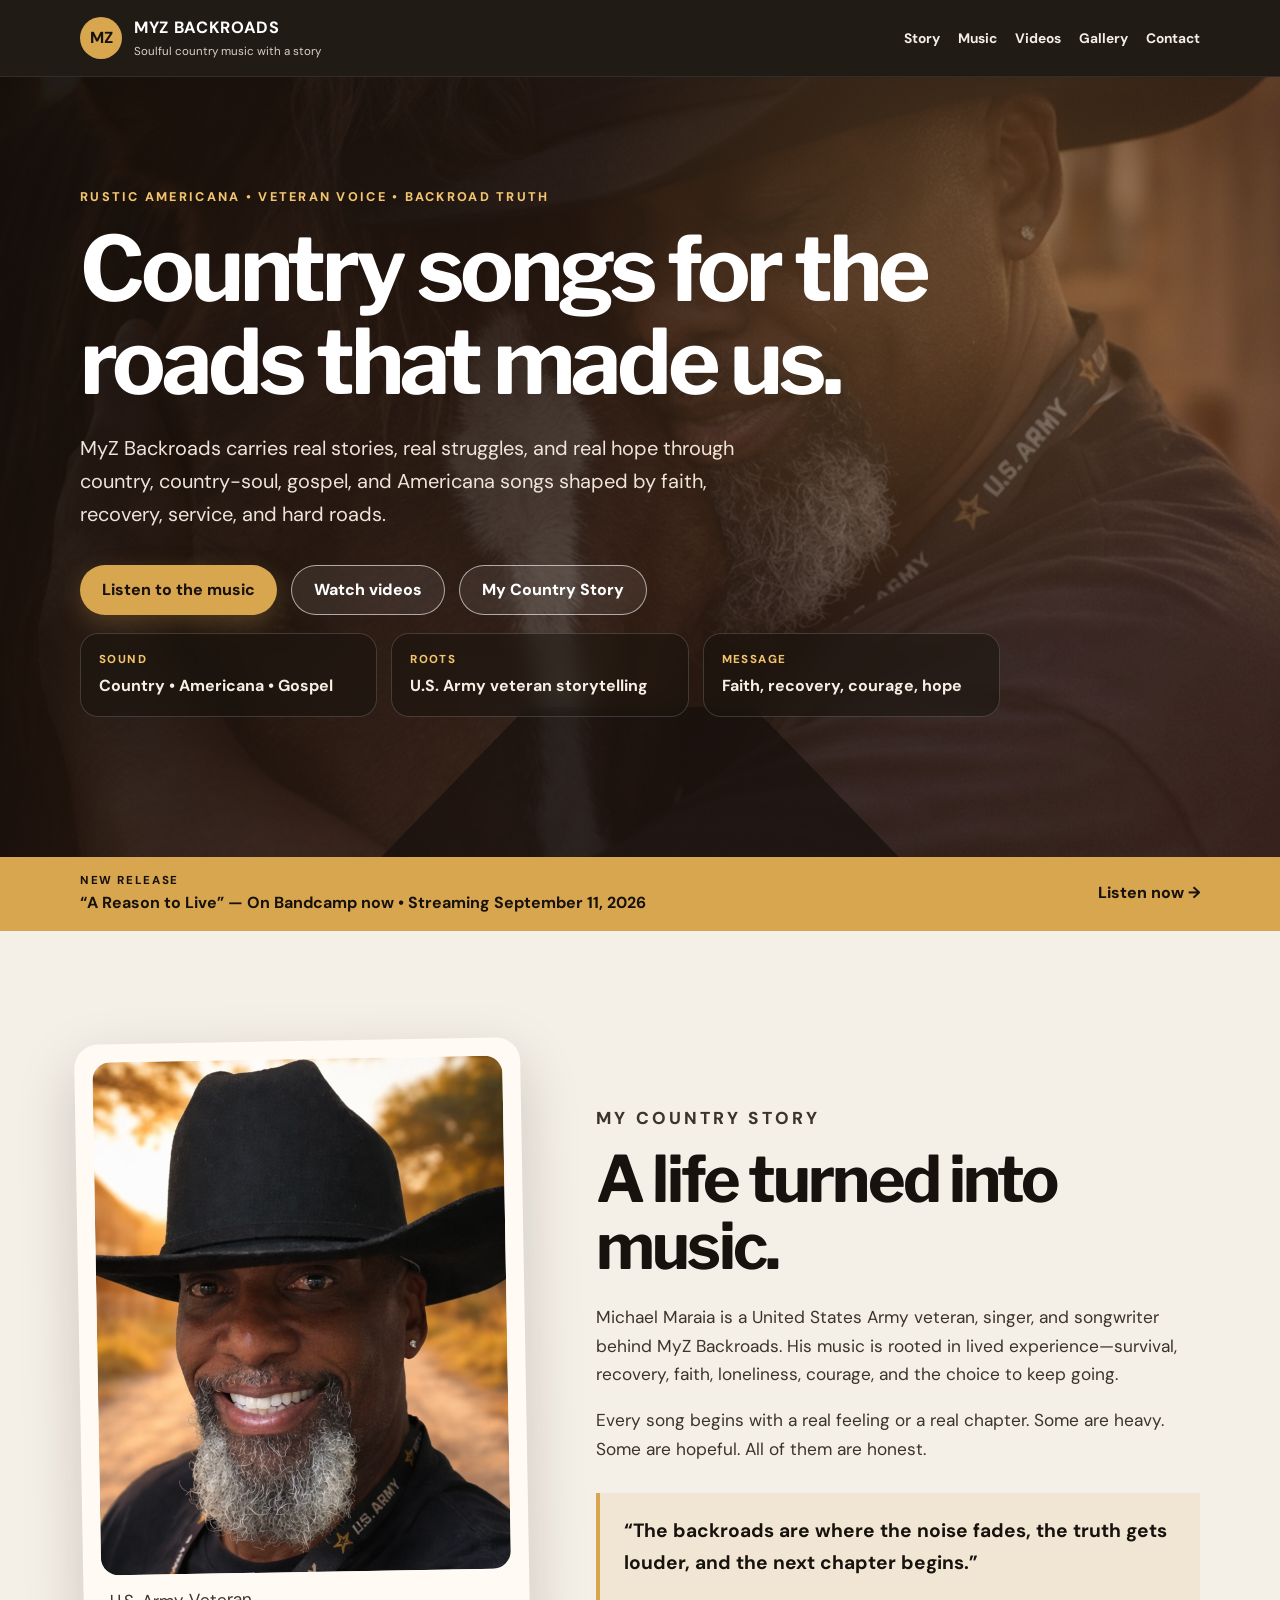
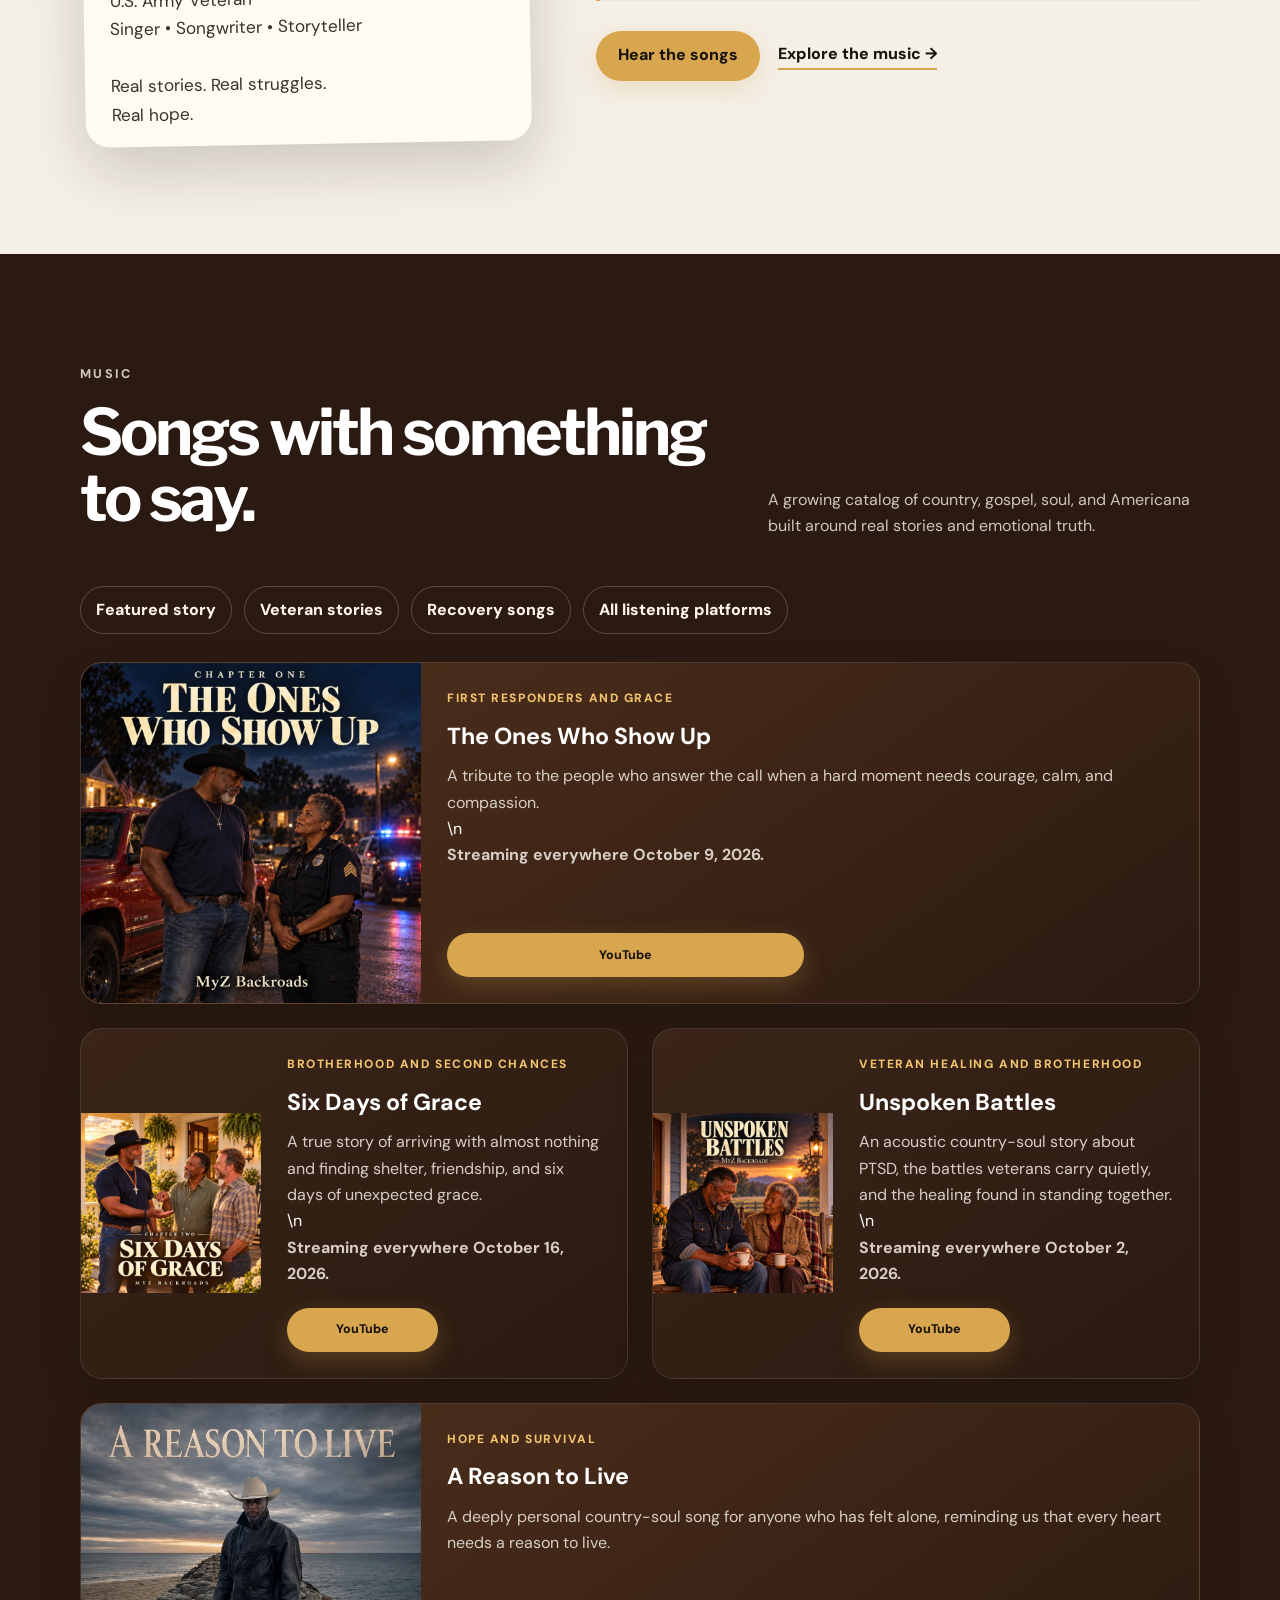
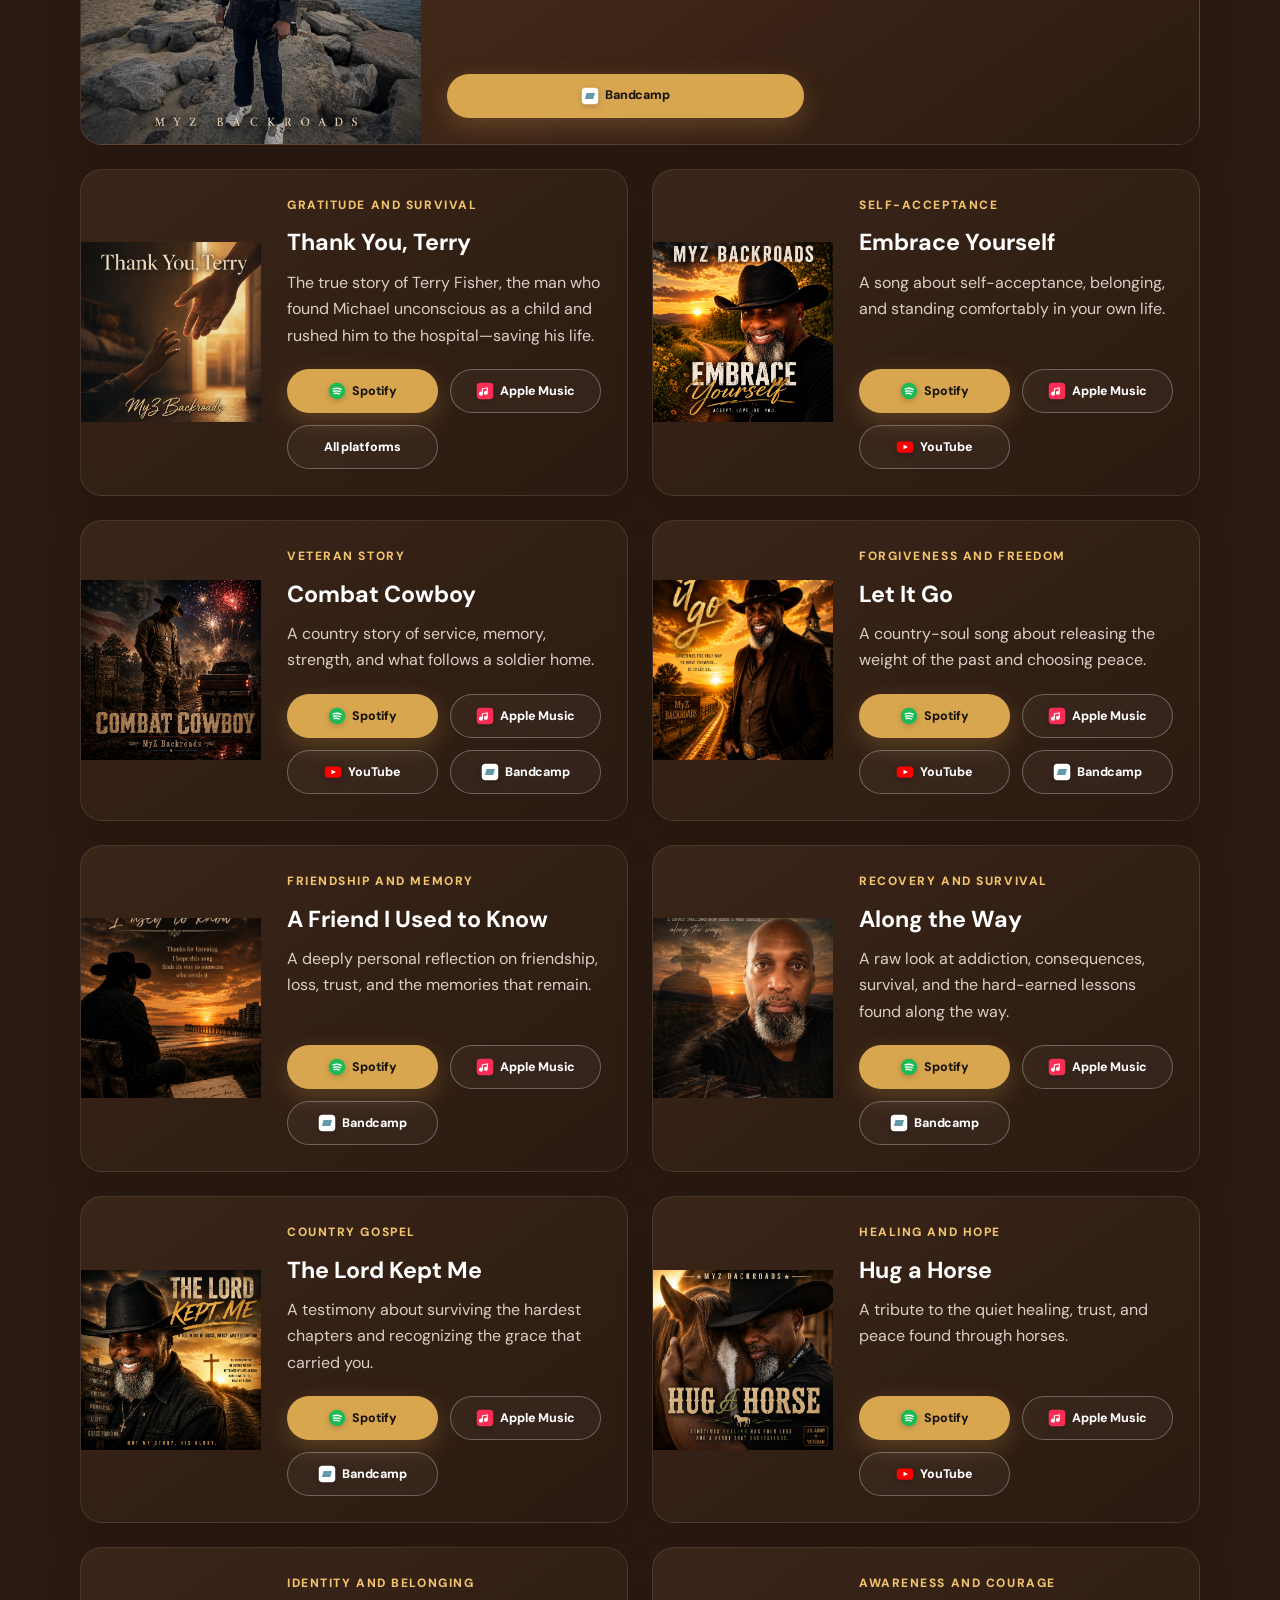
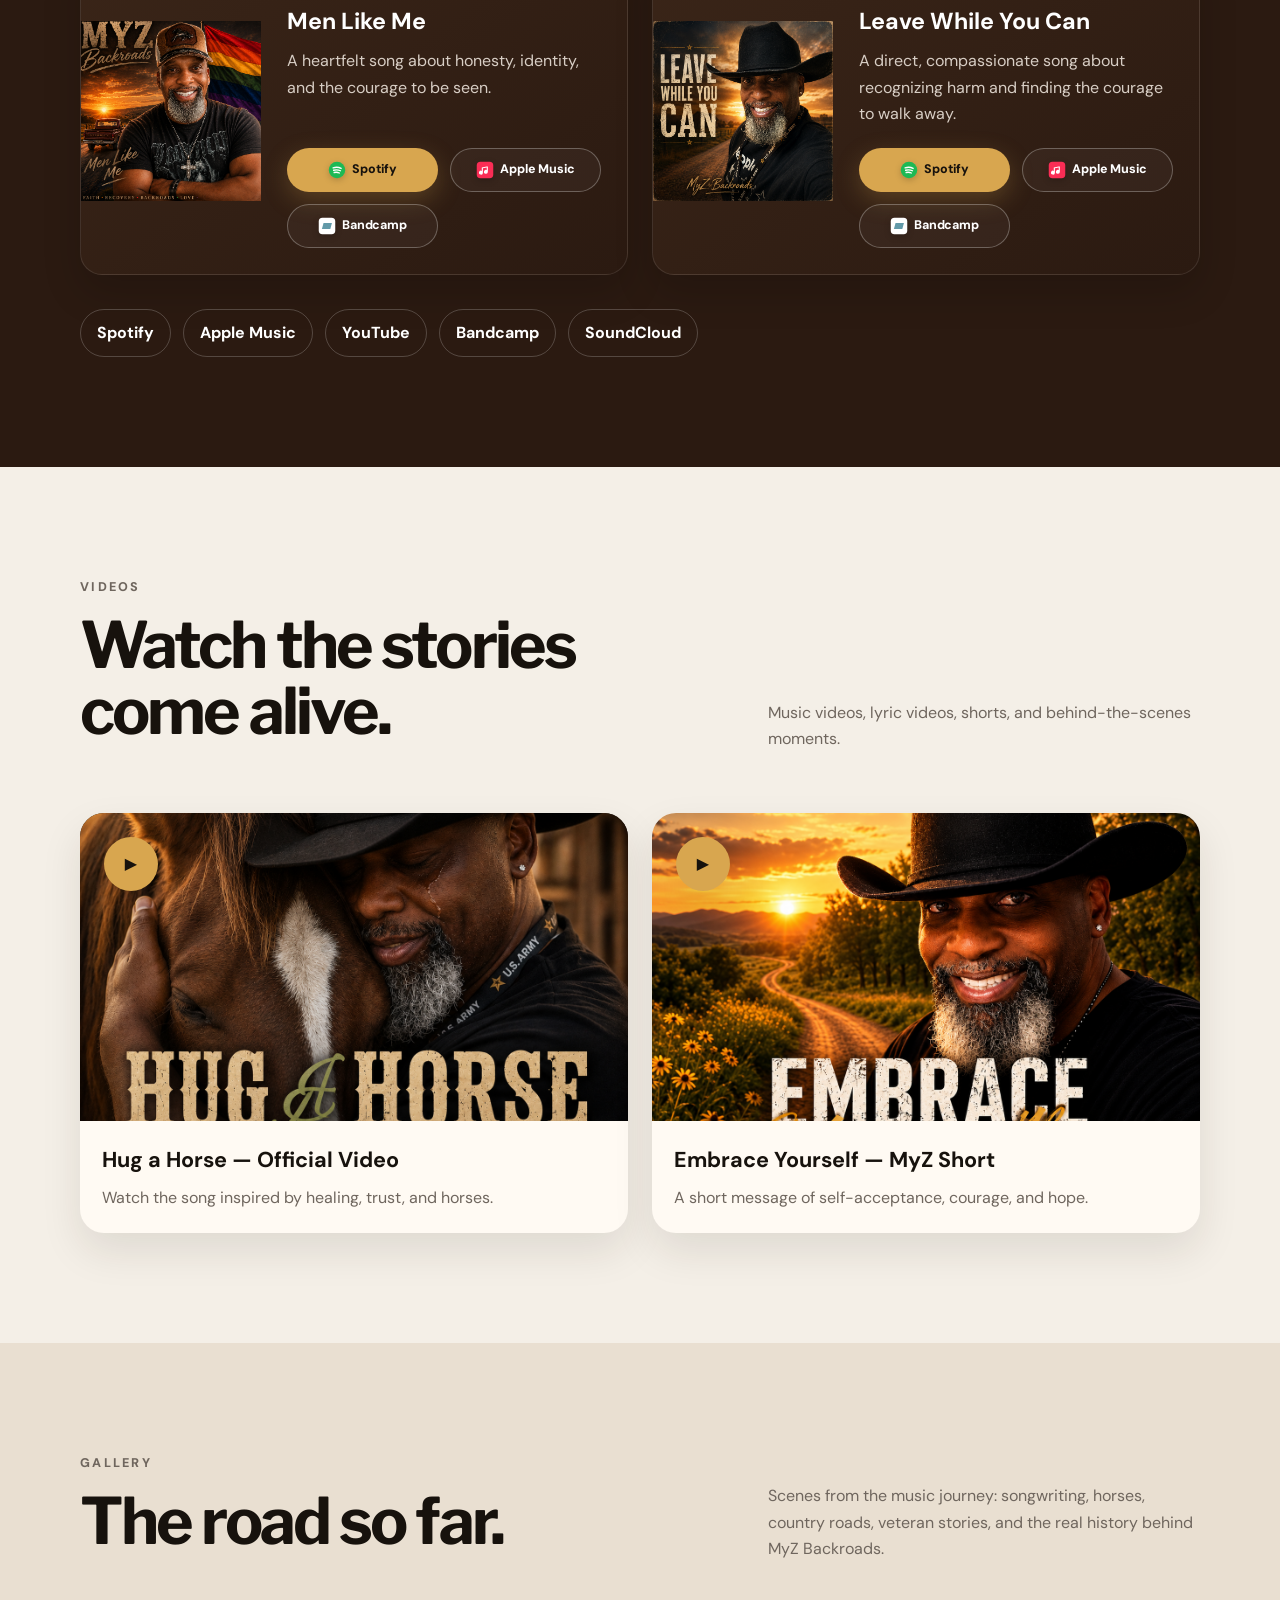
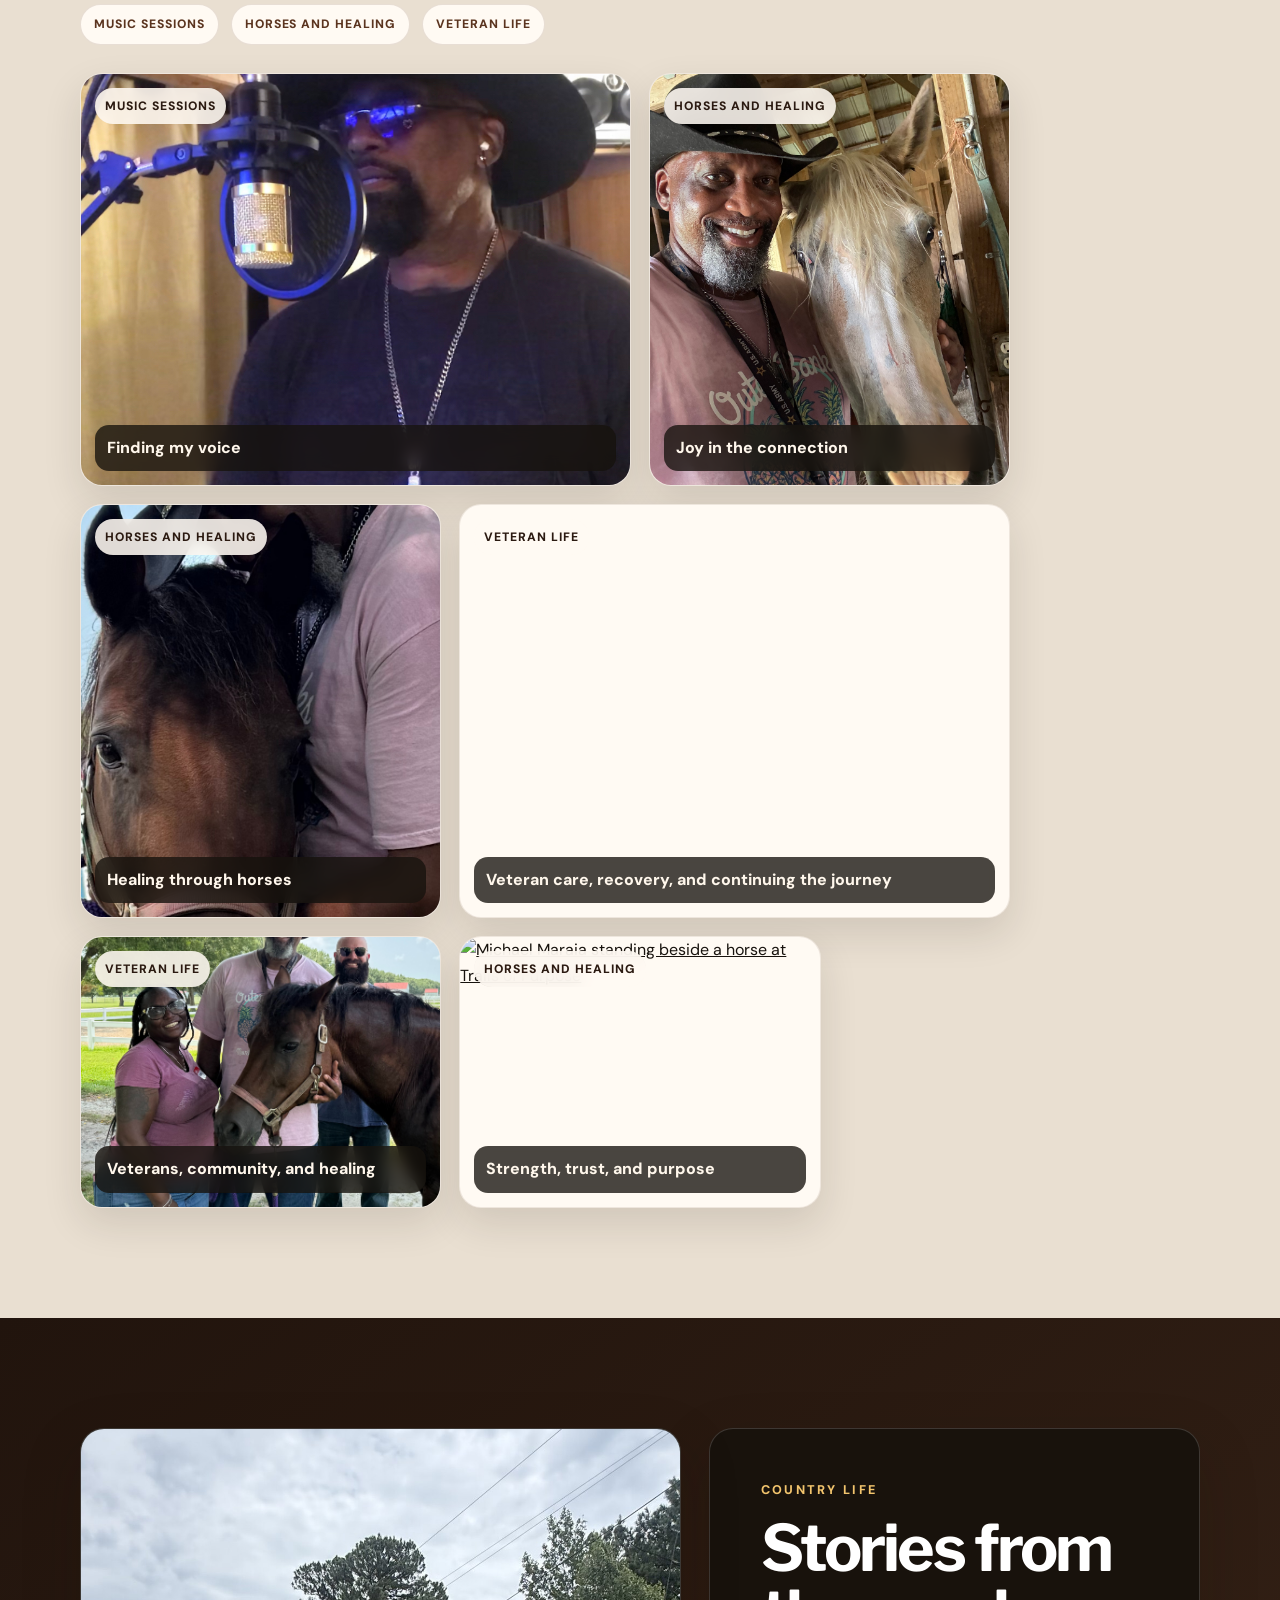
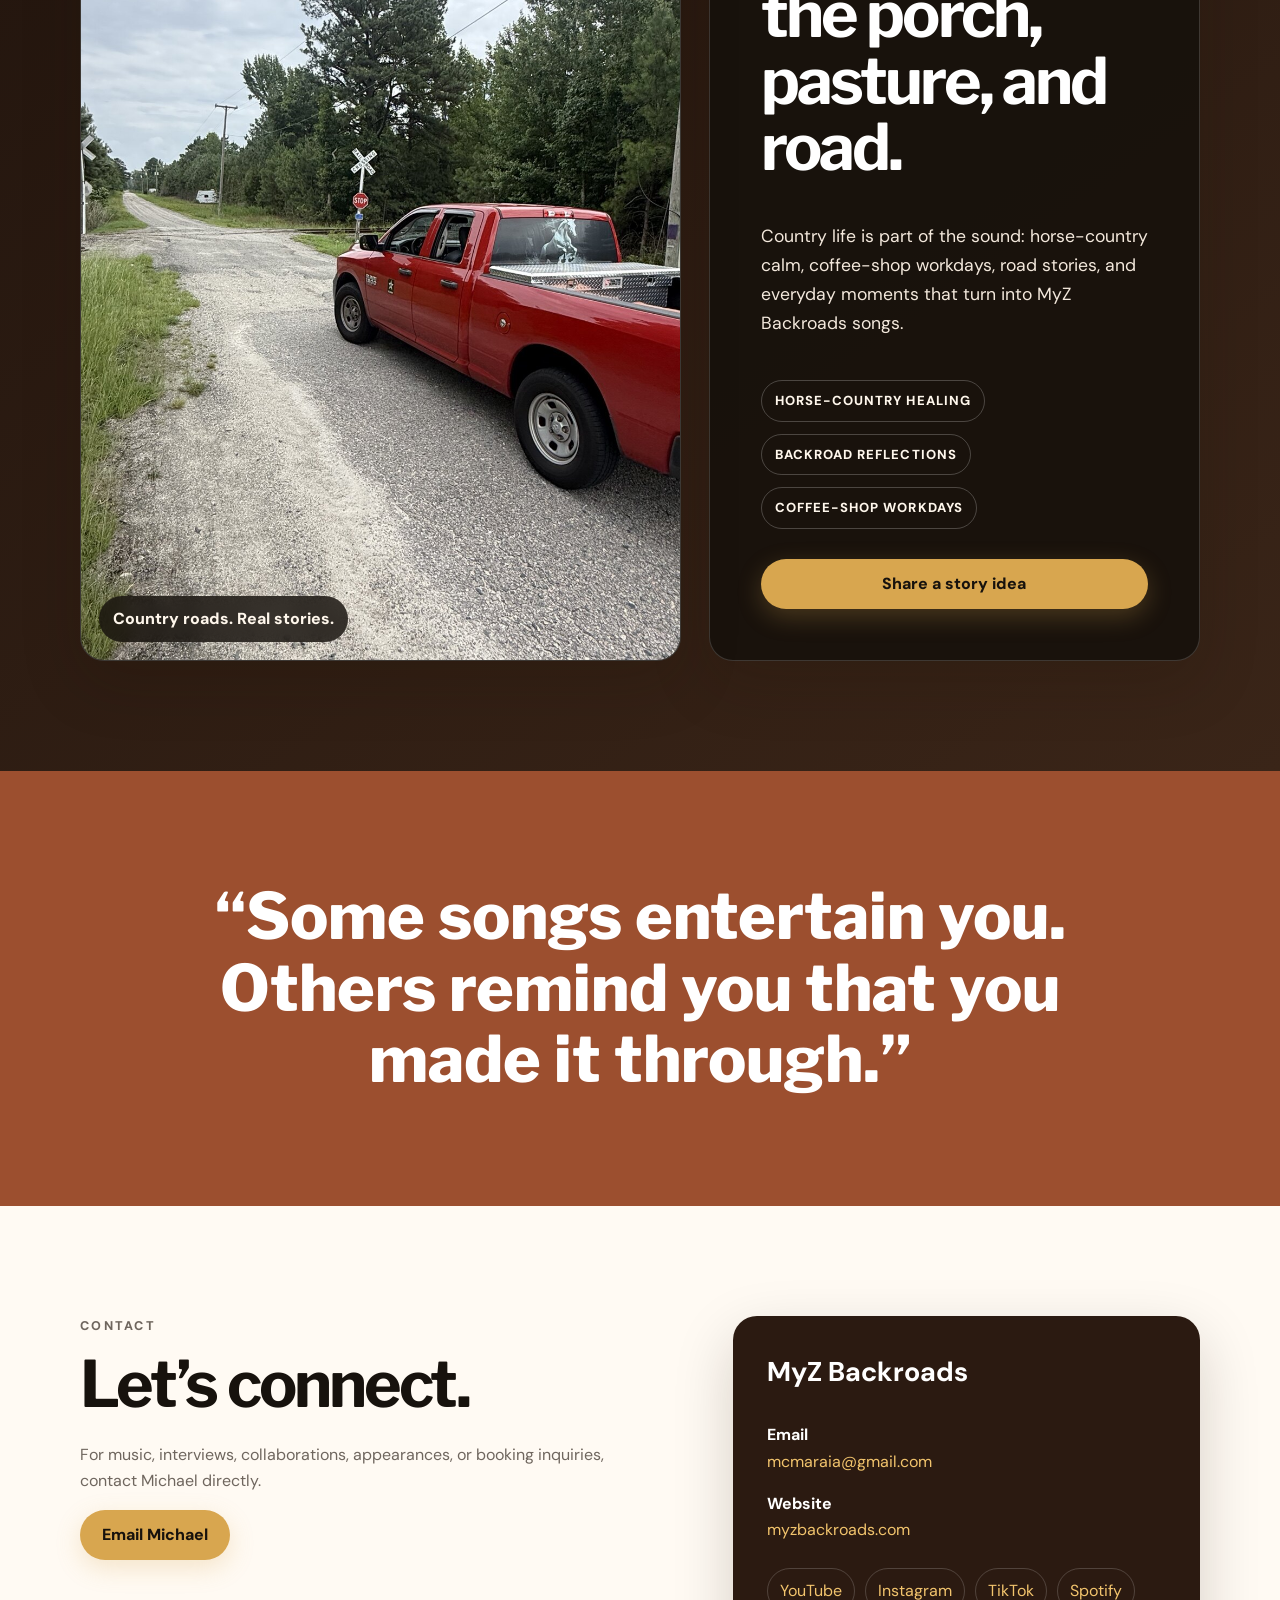
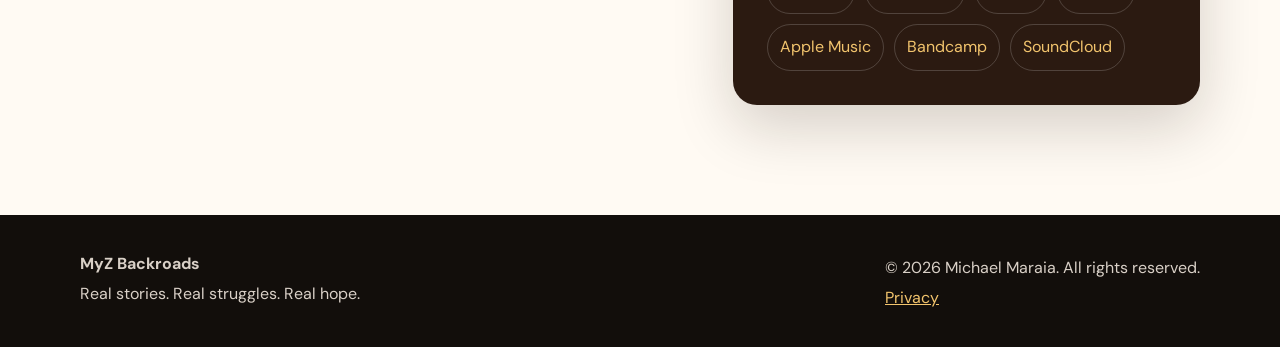
==== commit aeefa605: "Add release dates to three upcoming song cards" ====
--- a/index.html
+++ b/index.html
@@ -195,7 +195,7 @@
               <div class="track-info">
                 <span>First responders and grace</span>
                 <h3>The Ones Who Show Up</h3>
-                <p>A tribute to the people who answer the call when a hard moment needs courage, calm, and compassion.</p>
+                <p>A tribute to the people who answer the call when a hard moment needs courage, calm, and compassion.</p>\n                <p><strong>Streaming everywhere October 9, 2026.</strong></p>
                 <div class="track-actions">
                   <a class="button button-small button-primary" href="https://www.youtube.com/@myzbackroads" target="_blank" rel="noopener">YouTube</a>
                 </div>
@@ -209,7 +209,7 @@
               <div class="track-info">
                 <span>Brotherhood and second chances</span>
                 <h3>Six Days of Grace</h3>
-                <p>A true story of arriving with almost nothing and finding shelter, friendship, and six days of unexpected grace.</p>
+                <p>A true story of arriving with almost nothing and finding shelter, friendship, and six days of unexpected grace.</p>\n                <p><strong>Streaming everywhere October 16, 2026.</strong></p>
                 <div class="track-actions">
                   <a class="button button-small button-primary" href="https://www.youtube.com/@myzbackroads" target="_blank" rel="noopener">YouTube</a>
                 </div>
@@ -223,7 +223,7 @@
               <div class="track-info">
                 <span>Veteran healing and brotherhood</span>
                 <h3>Unspoken Battles</h3>
-                <p>An acoustic country-soul story about PTSD, the battles veterans carry quietly, and the healing found in standing together.</p>
+                <p>An acoustic country-soul story about PTSD, the battles veterans carry quietly, and the healing found in standing together.</p>\n                <p><strong>Streaming everywhere October 2, 2026.</strong></p>
                 <div class="track-actions">
                   <a class="button button-small button-primary" href="https://www.youtube.com/@myzbackroads" target="_blank" rel="noopener">YouTube</a>
                 </div>
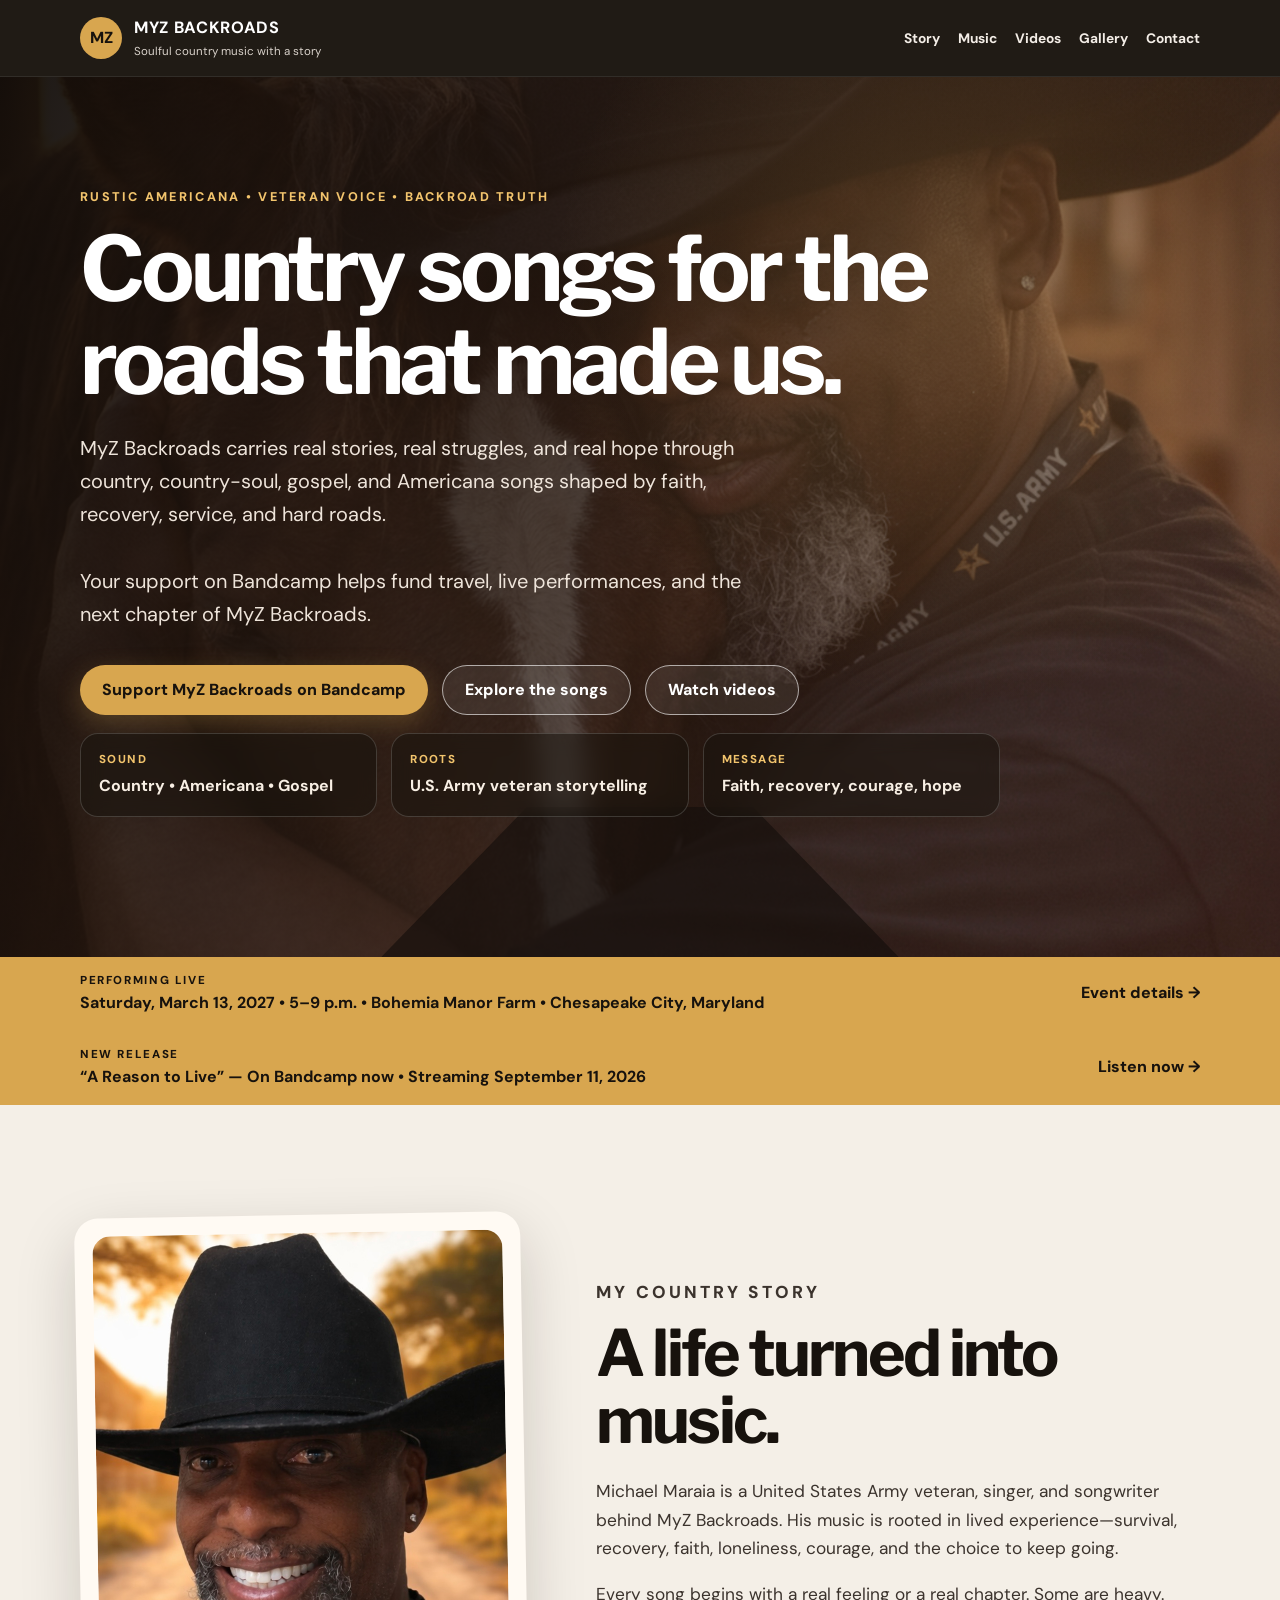
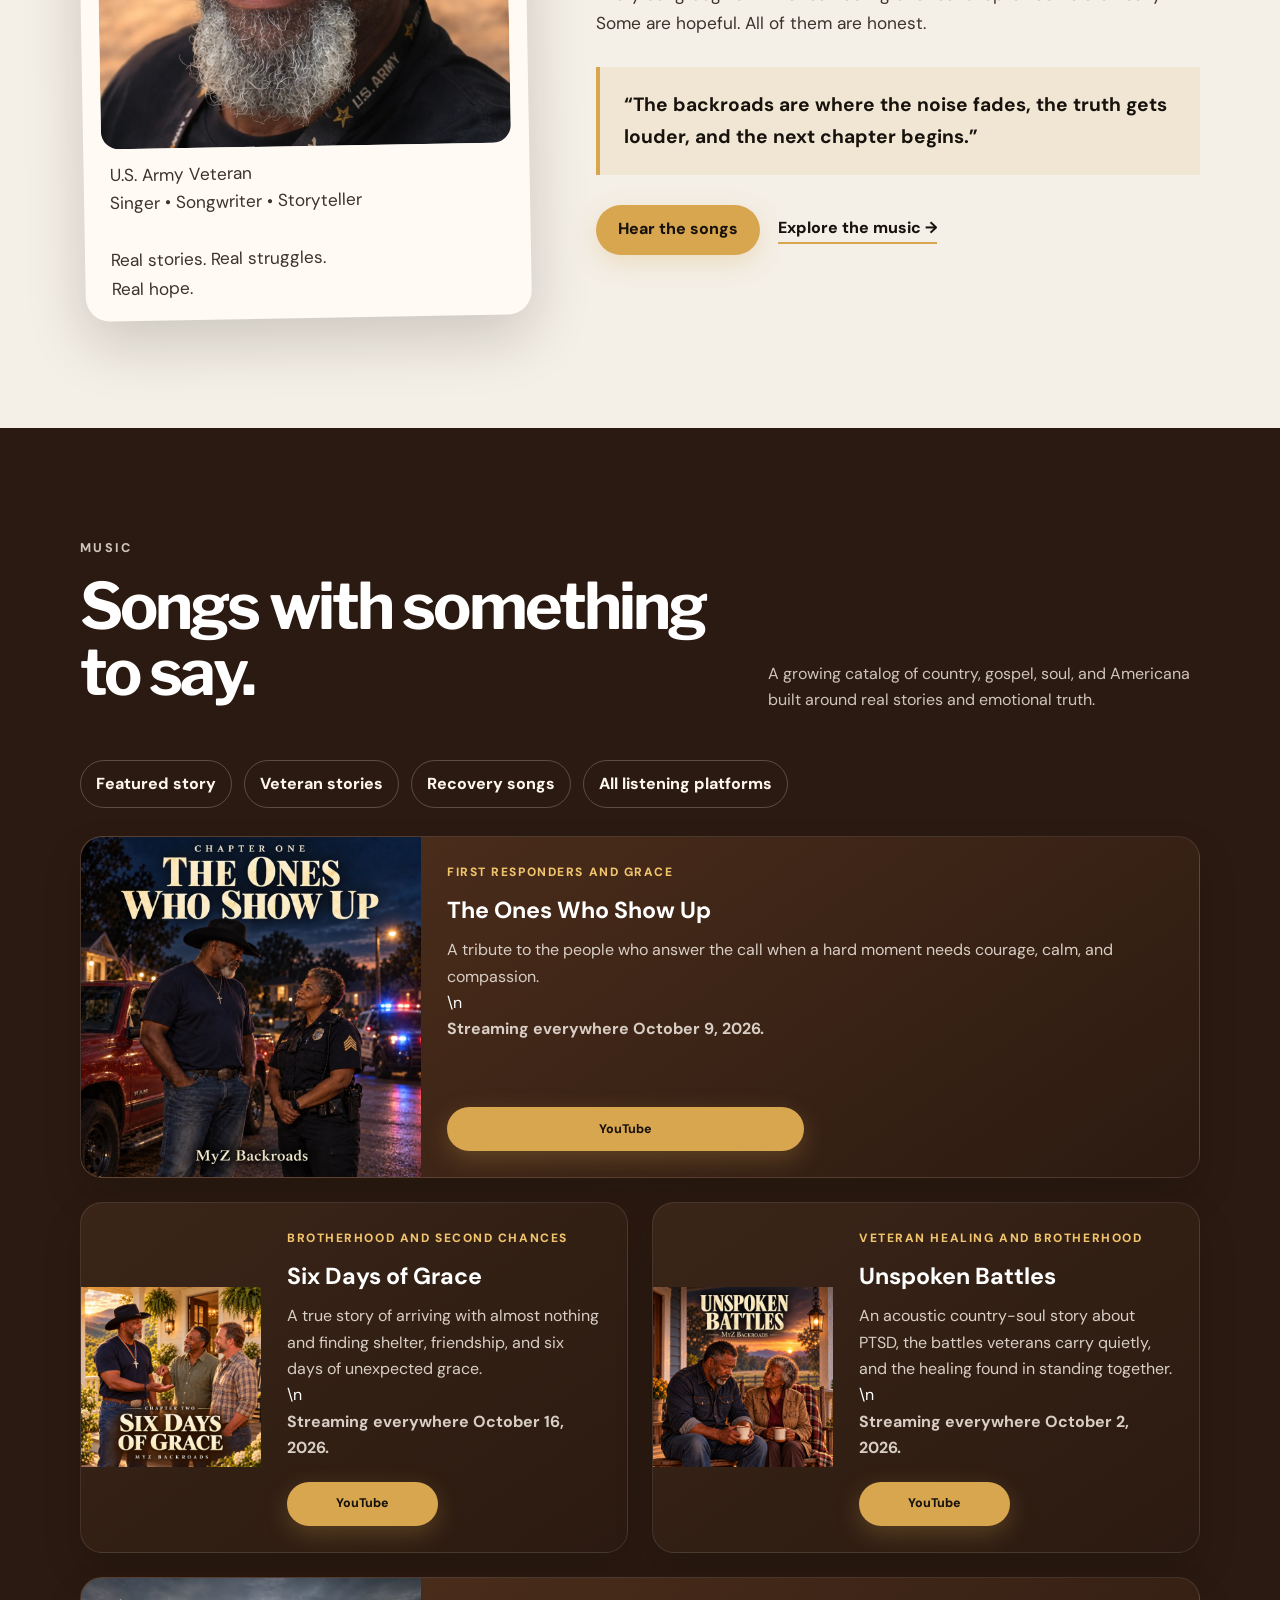
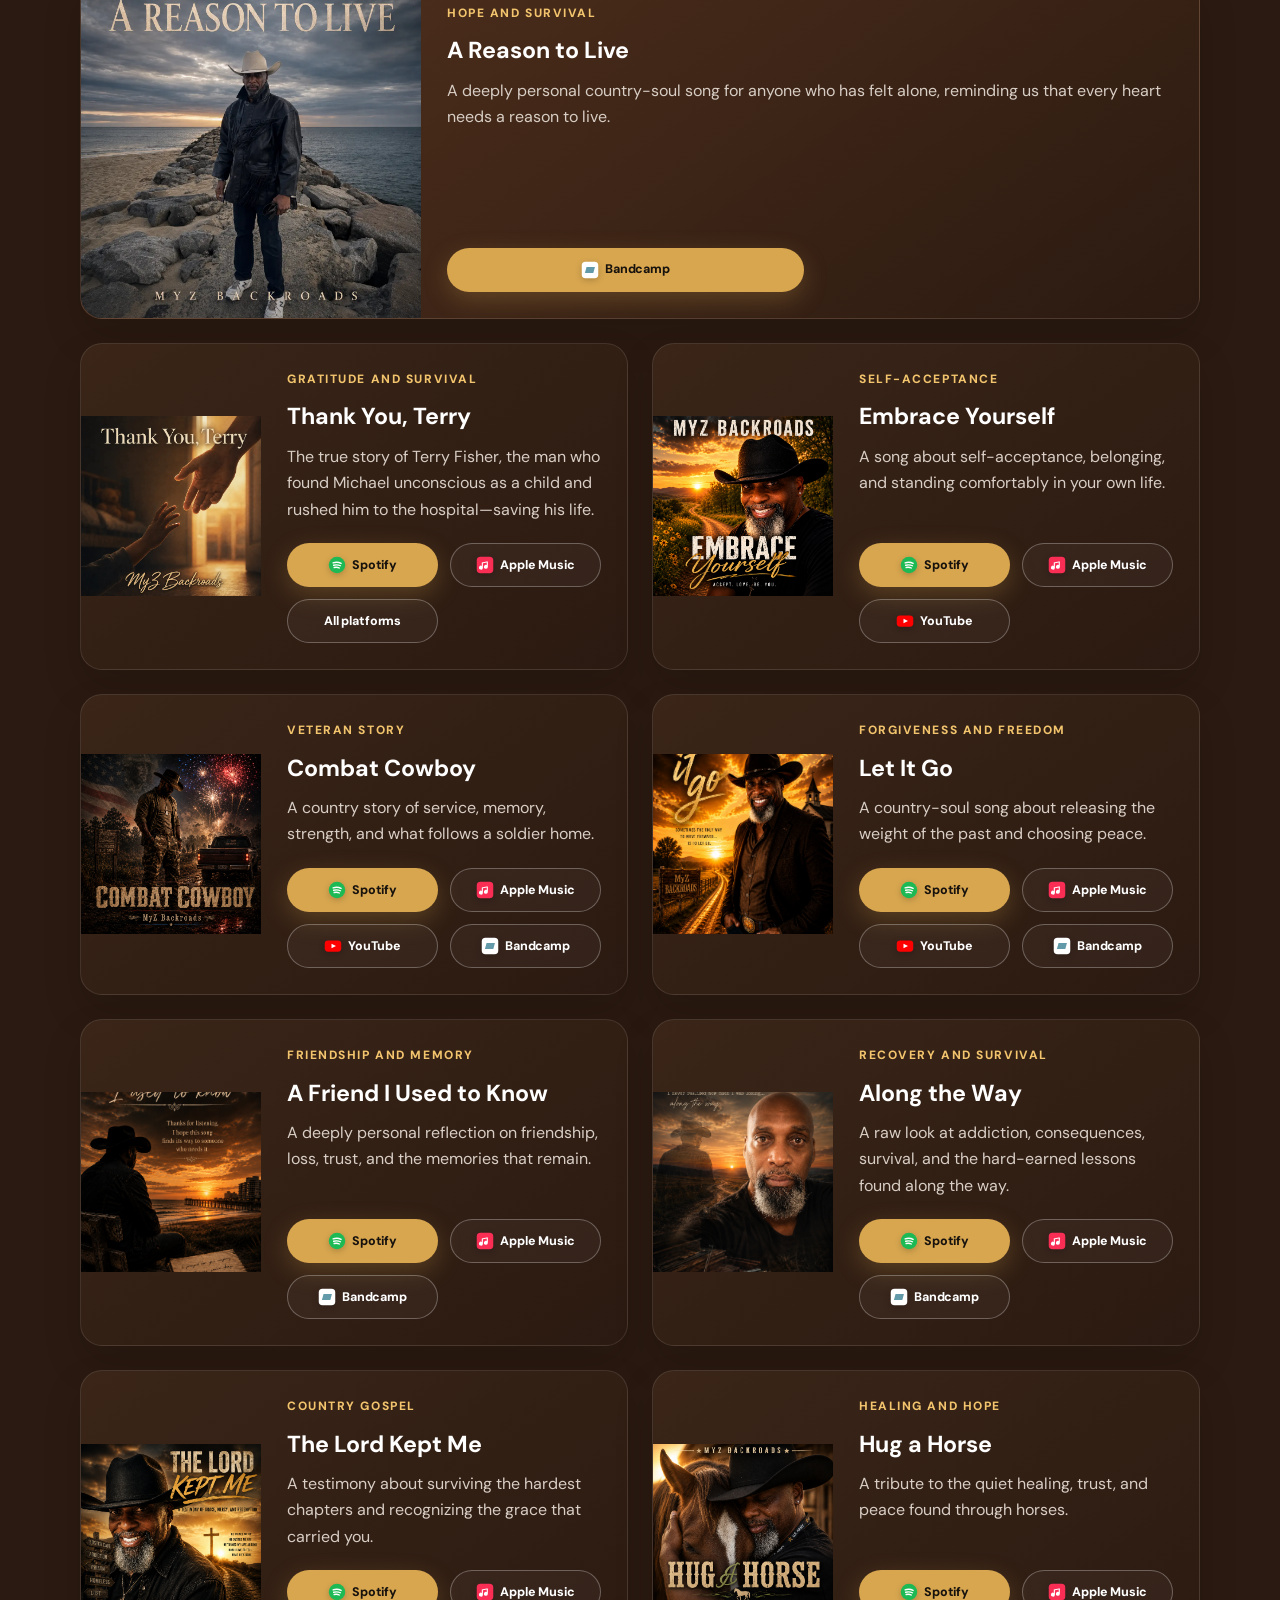
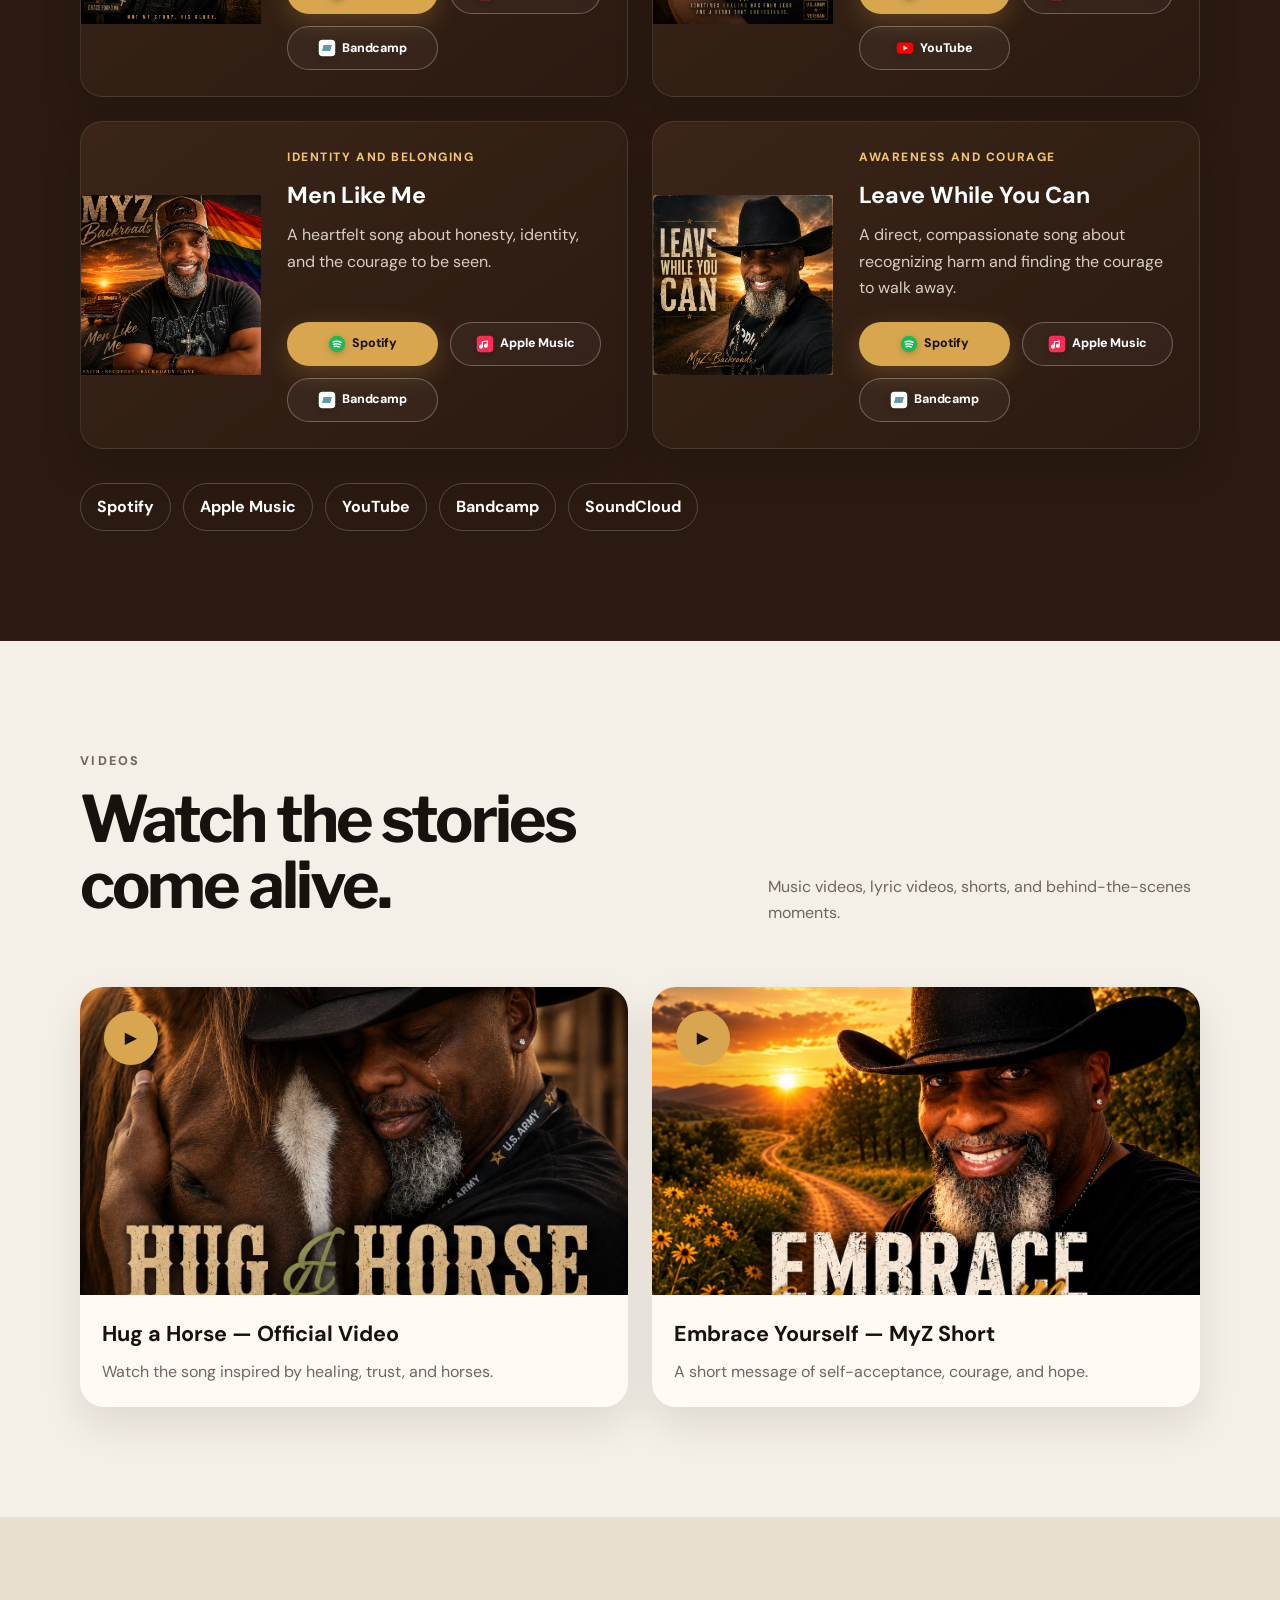
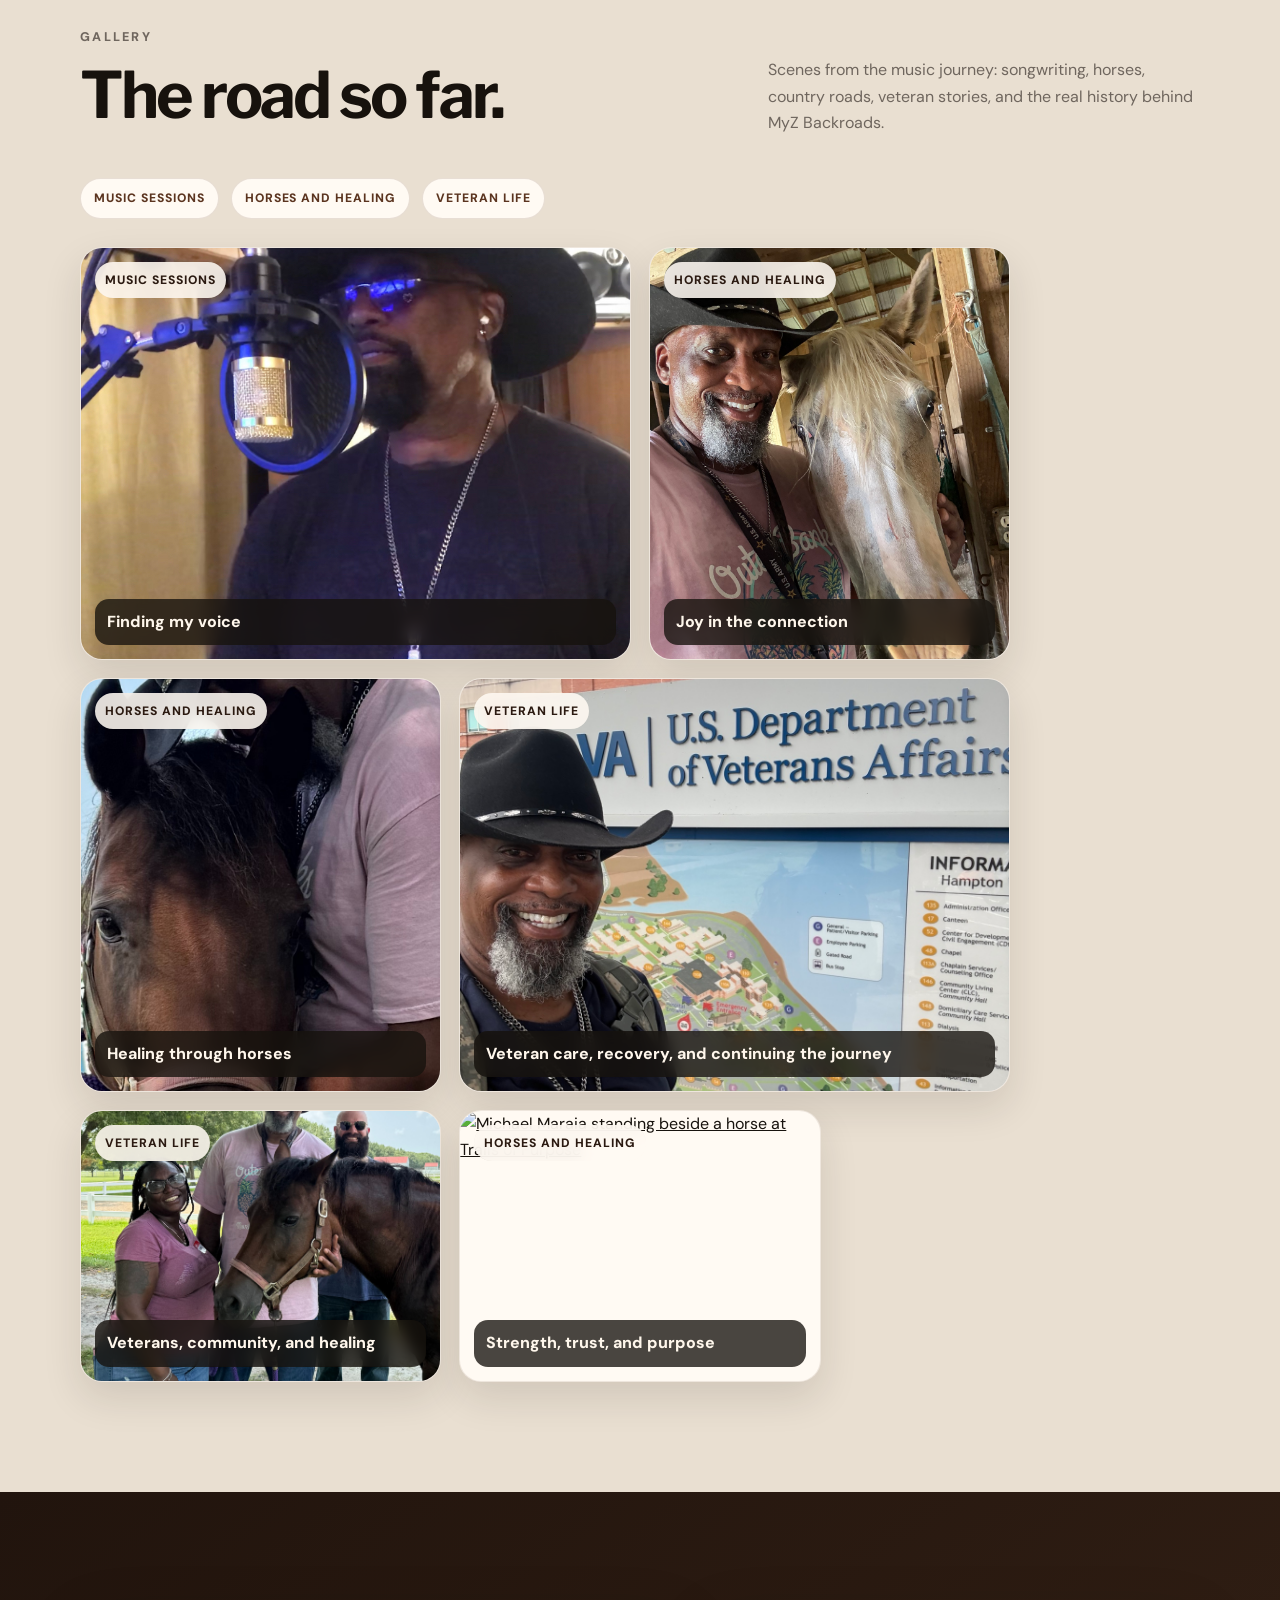
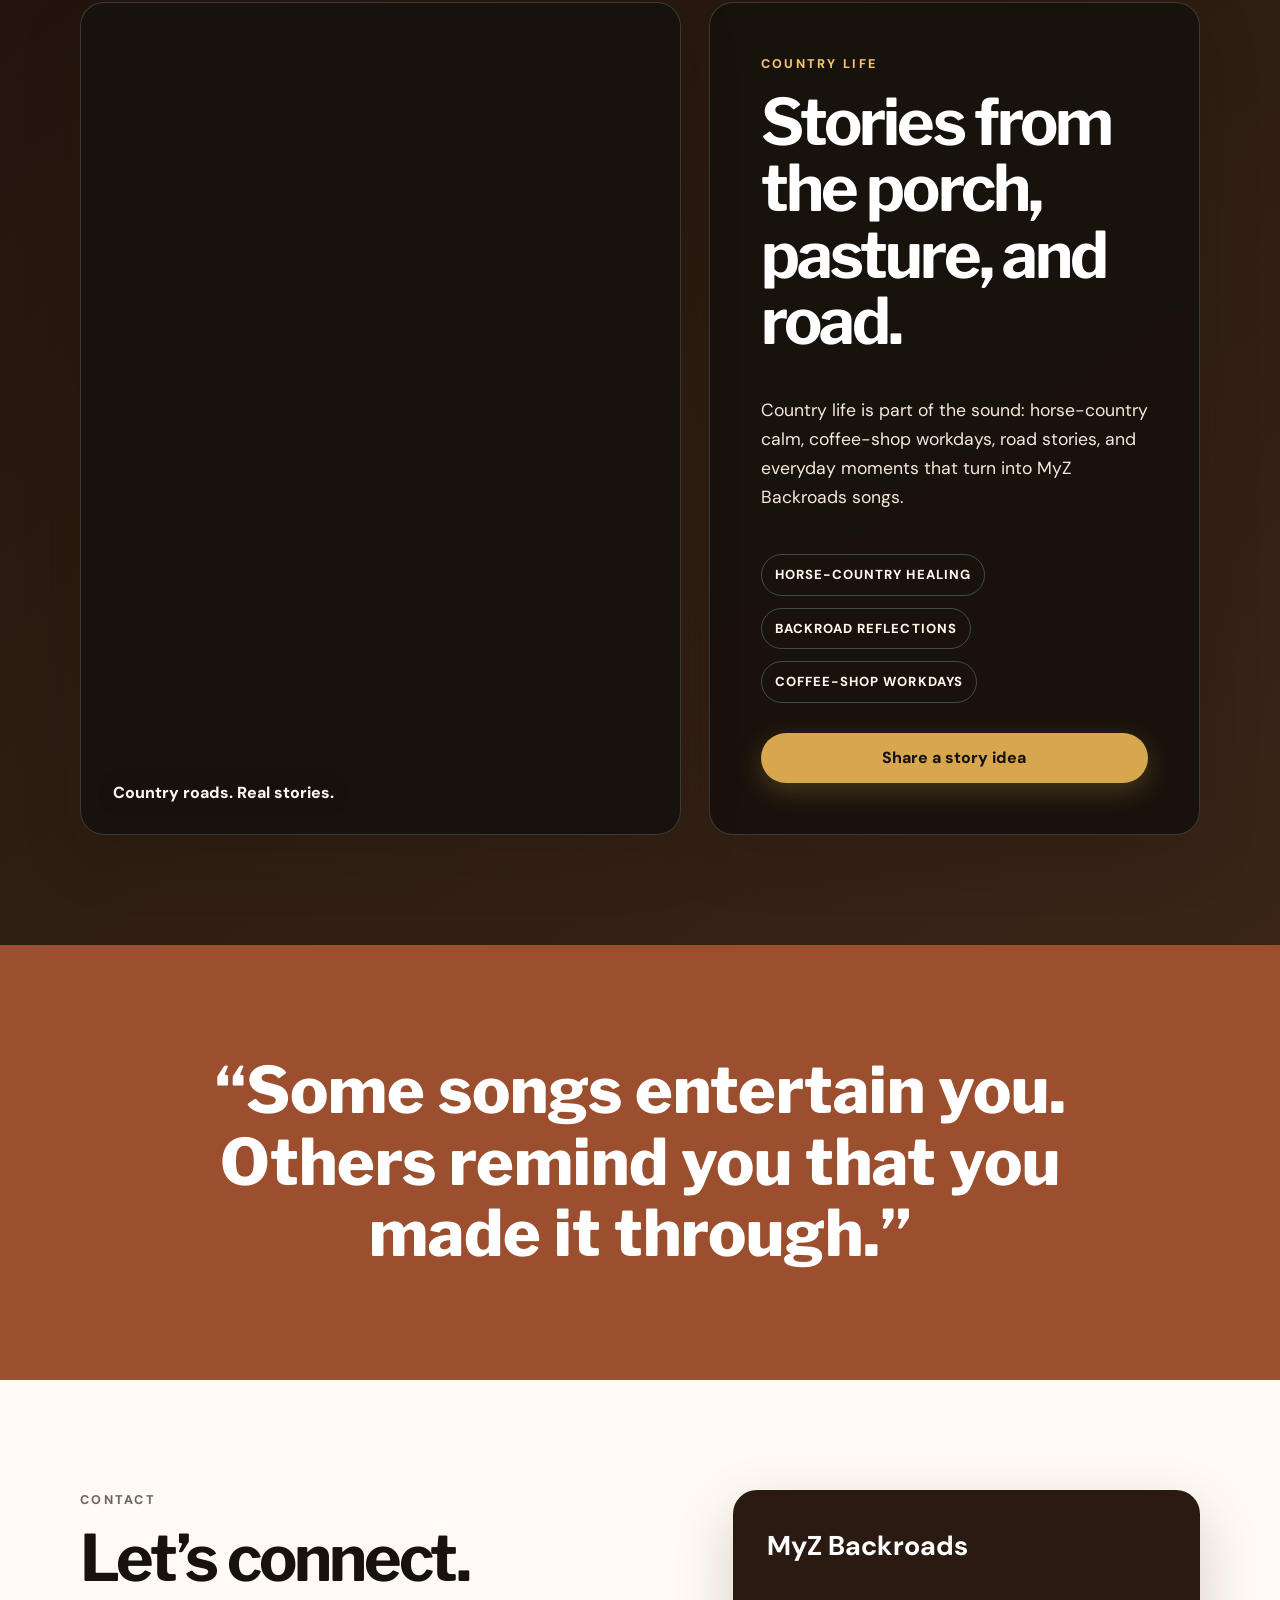
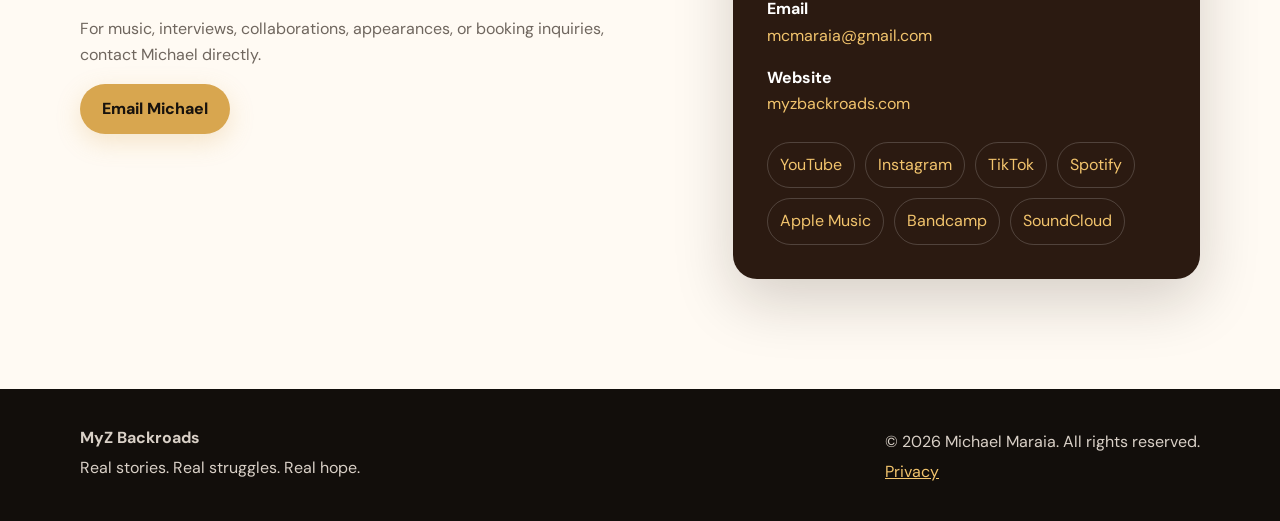
==== commit 277cc999: "Feature Bandcamp support and March 13 performance" ====
--- a/index.html
+++ b/index.html
@@ -41,7 +41,8 @@
         "sameAs": [
           "https://www.youtube.com/@myzbackroads",
           "https://www.instagram.com/myzbackroads/",
-          "https://www.tiktok.com/@myzbackroads"
+          "https://www.tiktok.com/@myzbackroads",
+          "https://myzbackroads.bandcamp.com/"
         ]
       }
     </script>
@@ -92,12 +93,20 @@
             through country, country-soul, gospel, and Americana songs shaped by
             faith, recovery, service, and hard roads.
           </p>
+          <p class="hero-copy">
+            Your support on Bandcamp helps fund travel, live performances, and
+            the next chapter of MyZ Backroads.
+          </p>
           <div class="hero-actions">
-            <a class="button button-primary" href="#music"
-              >Listen to the music</a
+            <a
+              class="button button-primary"
+              href="https://myzbackroads.bandcamp.com/"
+              target="_blank"
+              rel="noopener"
+              >Support MyZ Backroads on Bandcamp</a
             >
+            <a class="button button-secondary" href="#music">Explore the songs</a>
             <a class="button button-secondary" href="#videos">Watch videos</a>
-            <a class="button button-secondary" href="#story">My Country Story</a>
           </div>
           <dl class="hero-highlights" aria-label="MyZ Backroads themes">
             <div>
@@ -115,6 +124,16 @@
           </dl>
         </div>
         <div class="hero-road" aria-hidden="true"></div>
+      </section>
+
+      <section class="announcement" aria-label="Upcoming live performance">
+        <div class="container announcement-inner">
+          <div>
+            <span class="announcement-label">Performing live</span>
+            <strong>Saturday, March 13, 2027 • 5–9 p.m. • Bohemia Manor Farm • Chesapeake City, Maryland</strong>
+          </div>
+          <a href="https://reinsofhonor.org/" target="_blank" rel="noopener">Event details →</a>
+        </div>
       </section>
 
       <section class="announcement" aria-label="New release">
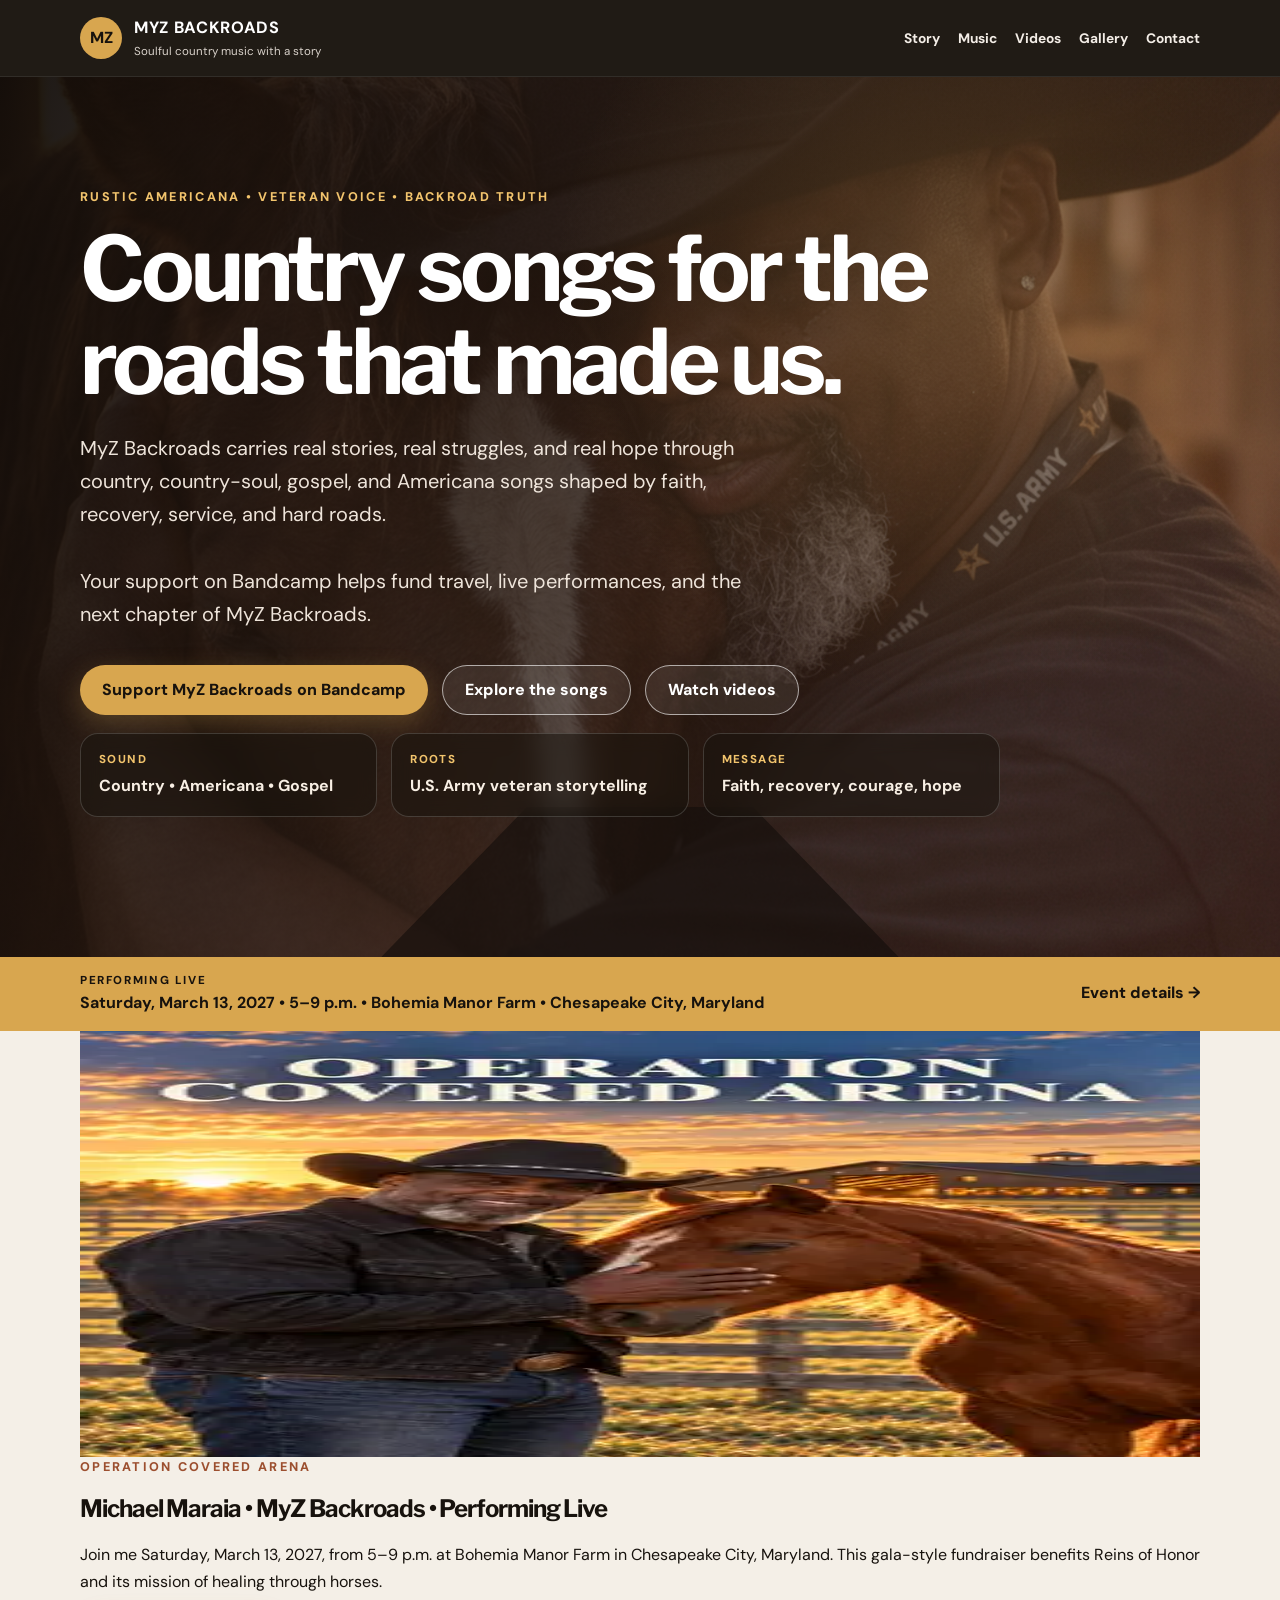
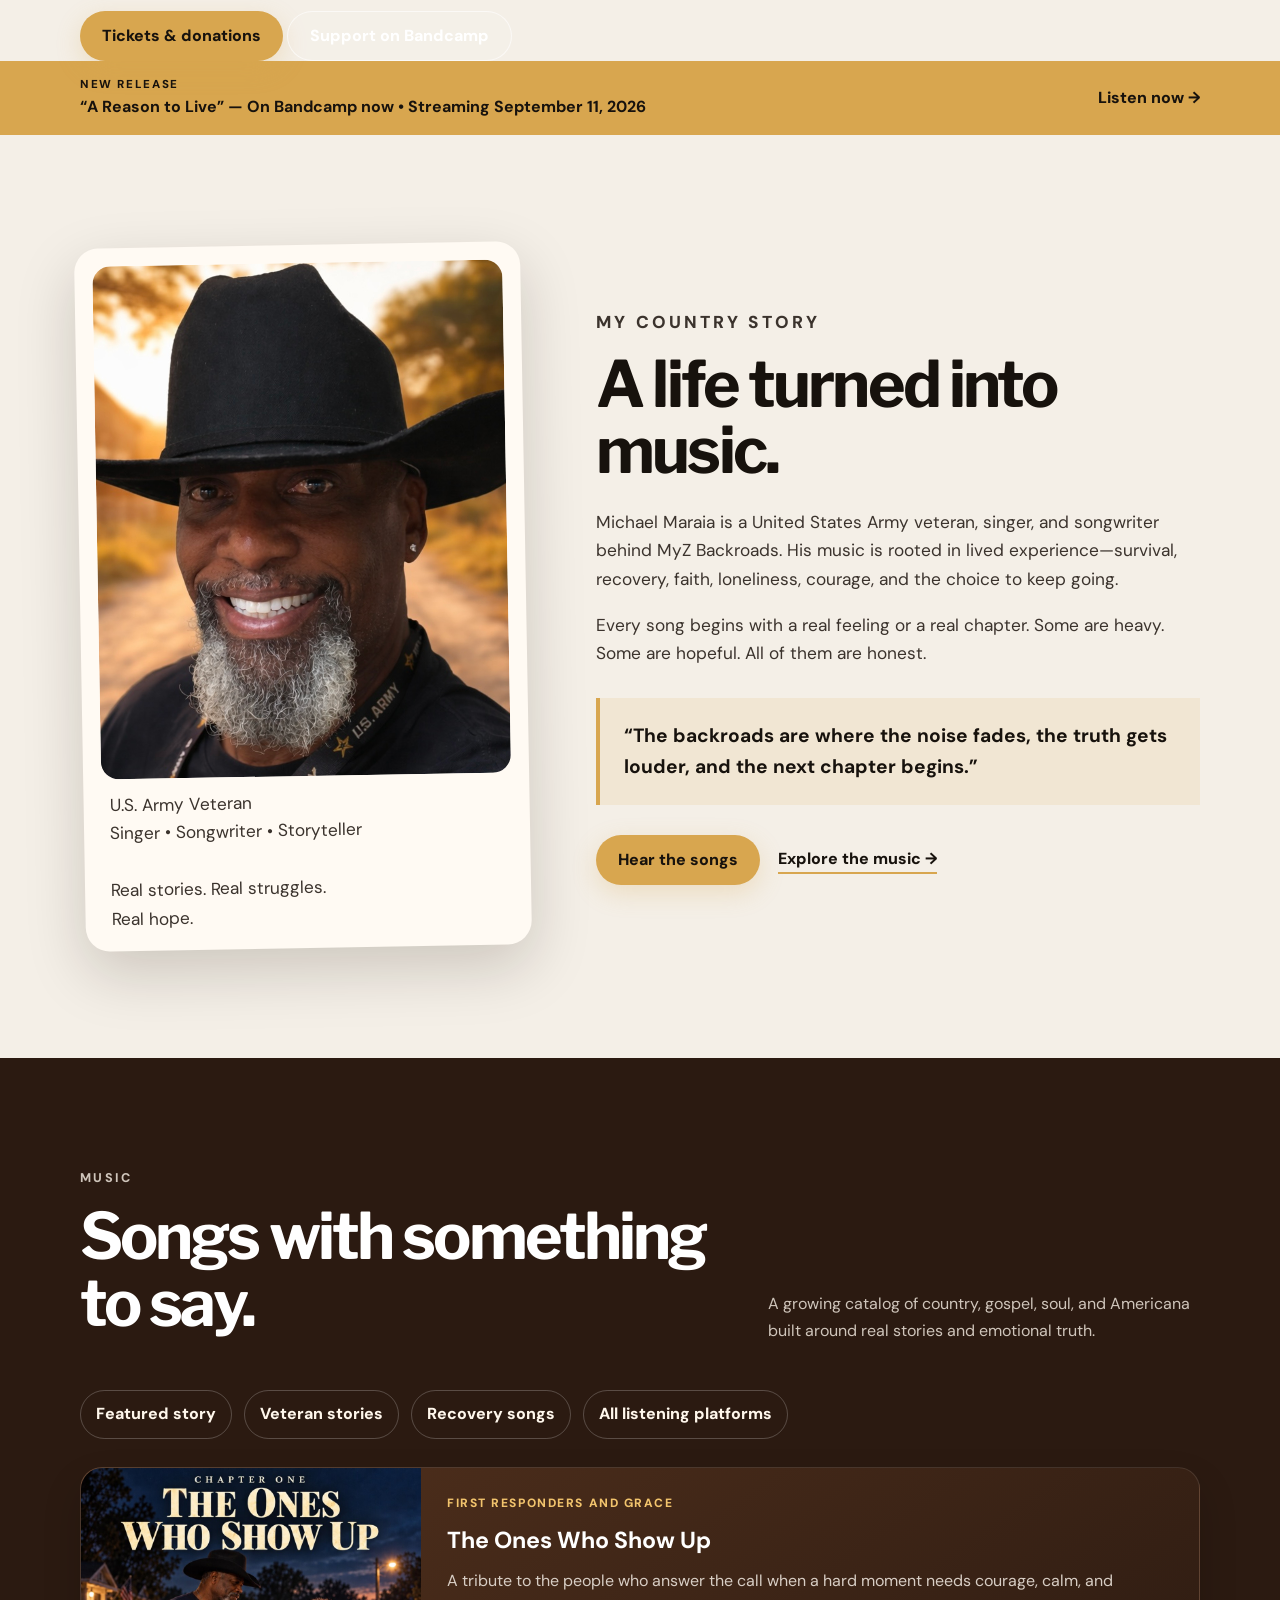
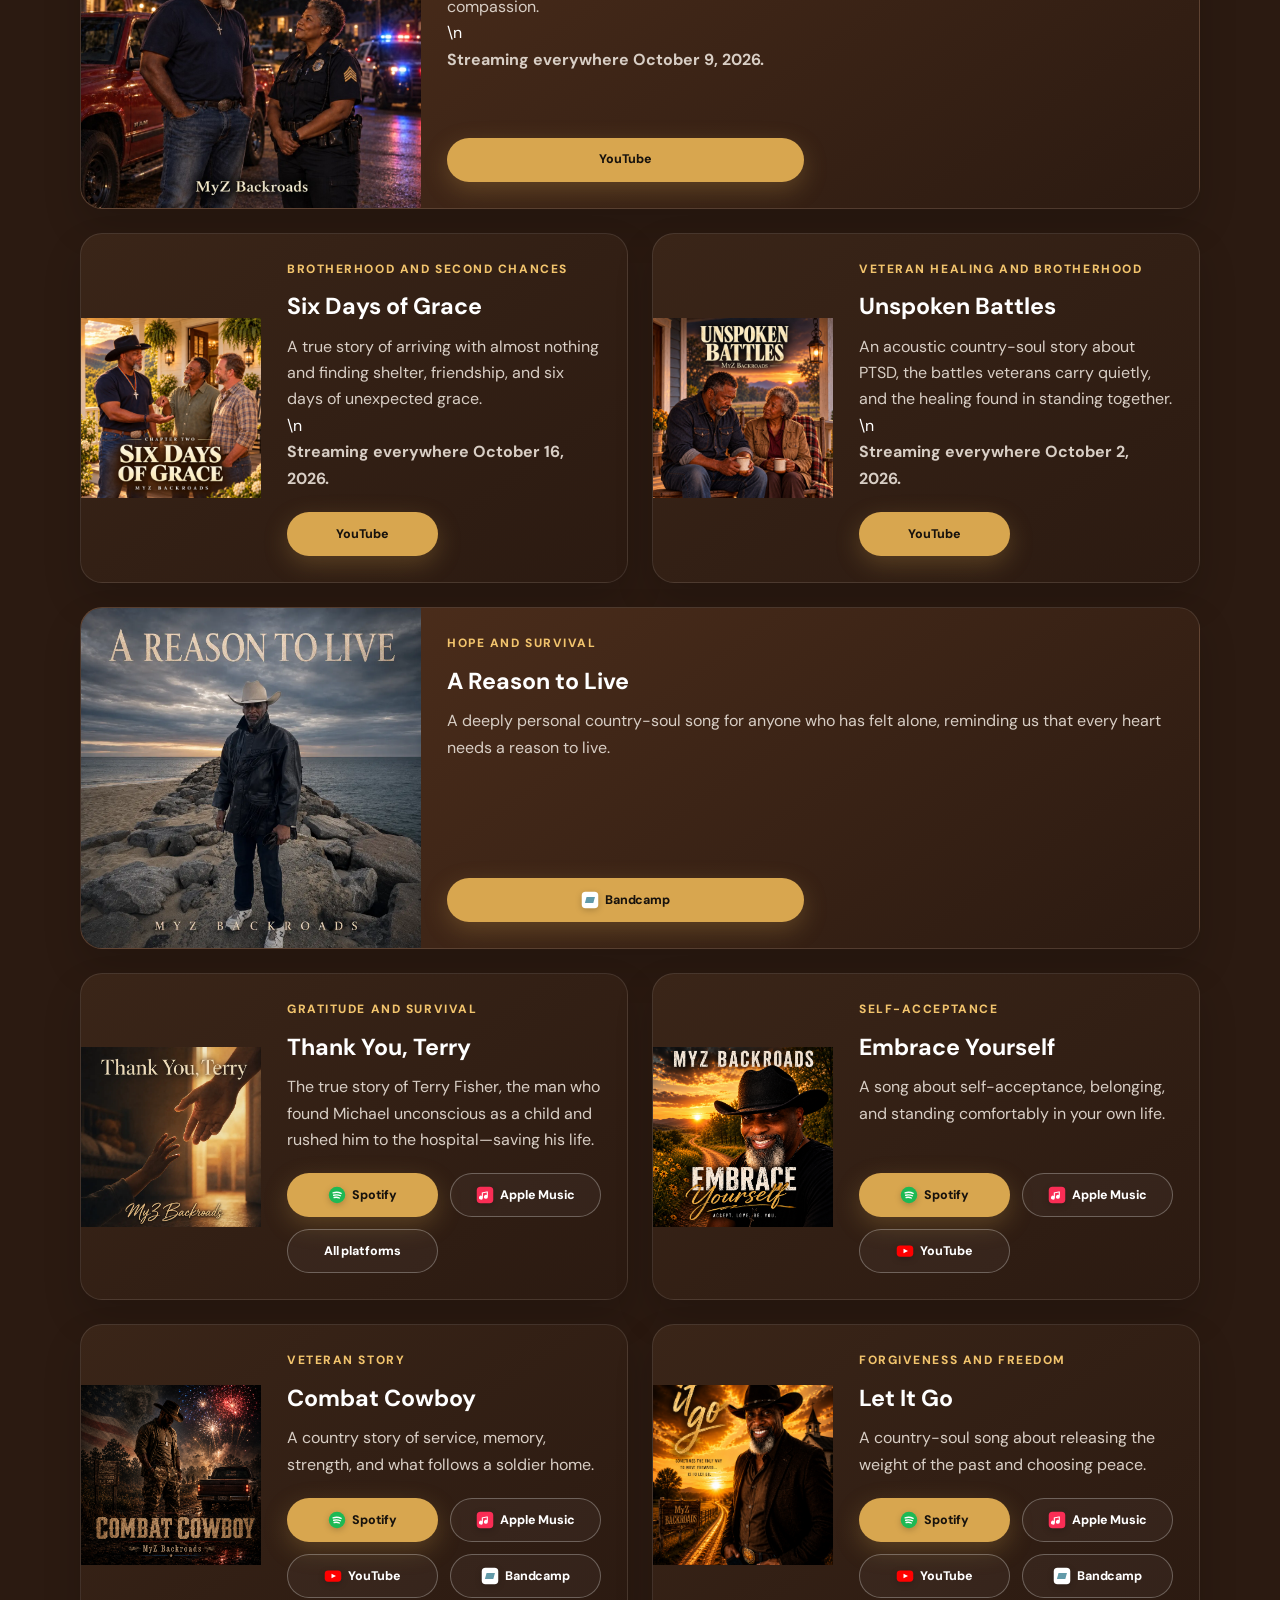
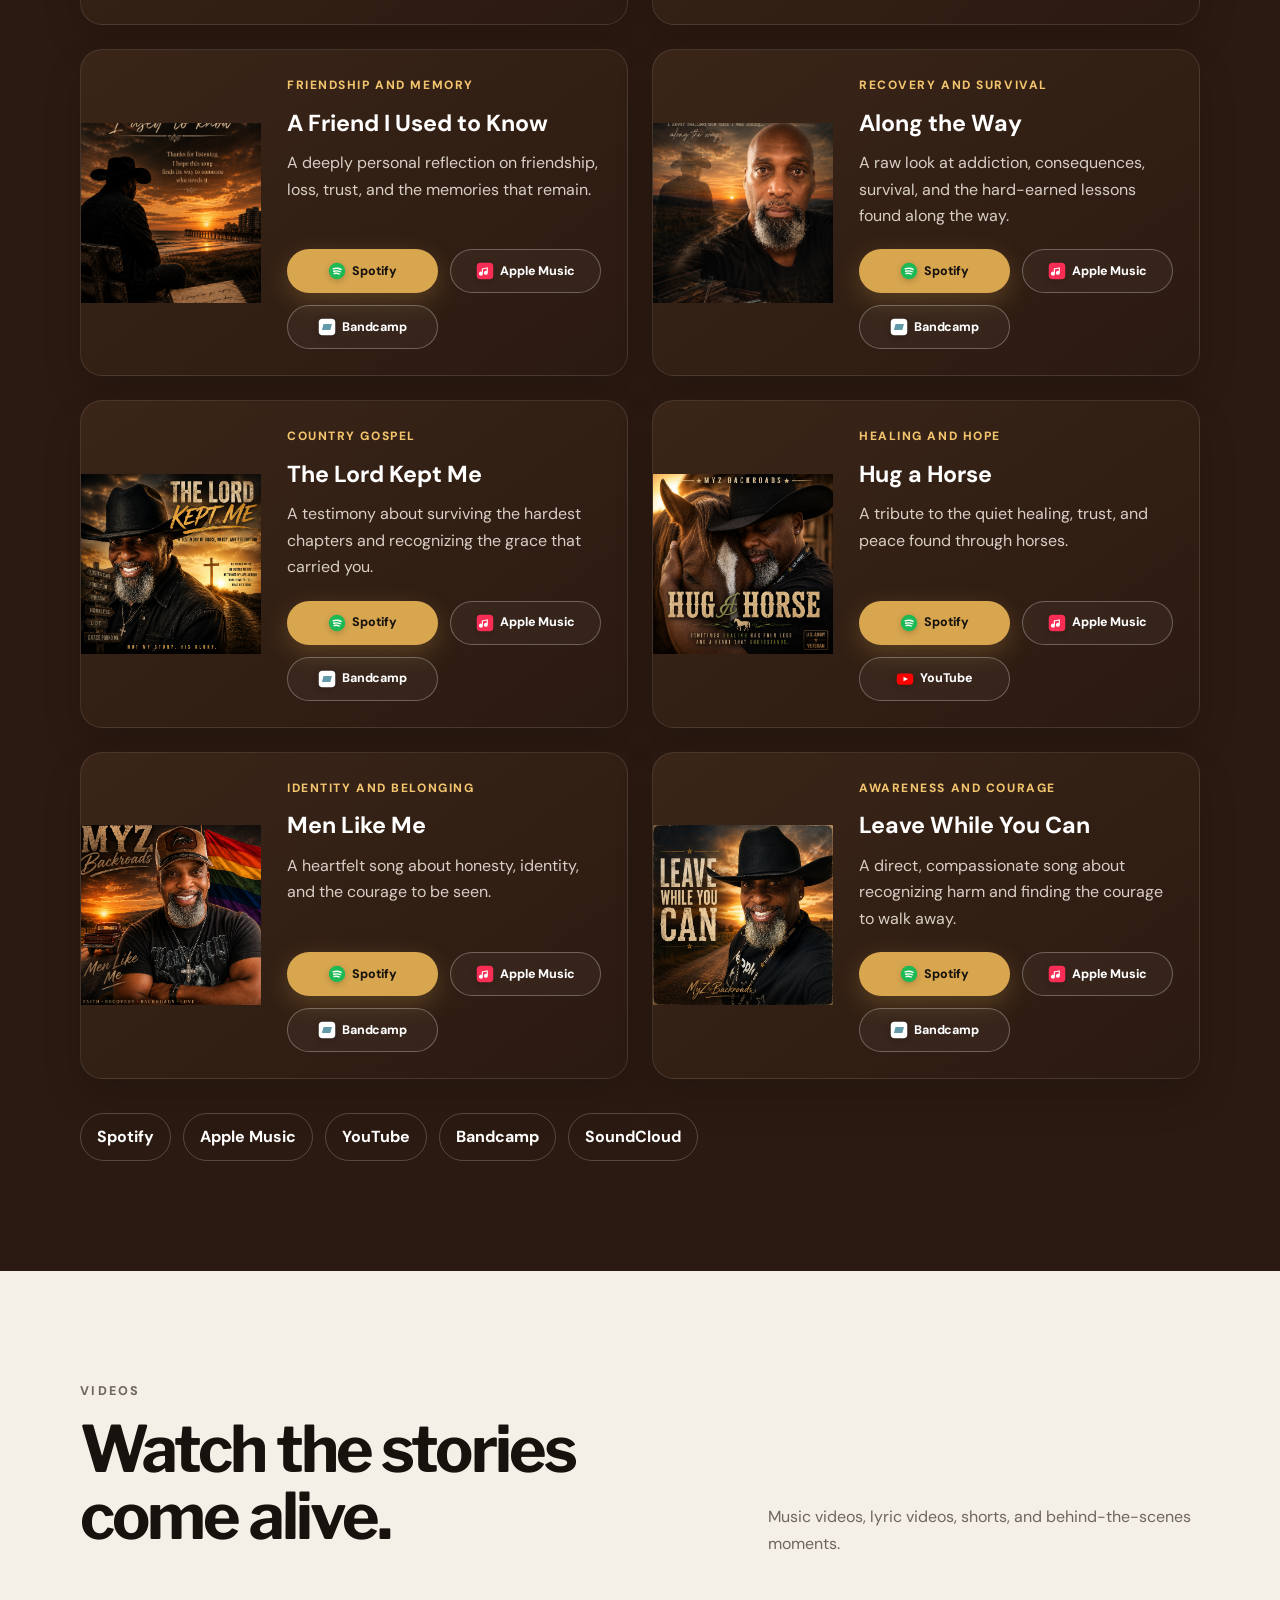
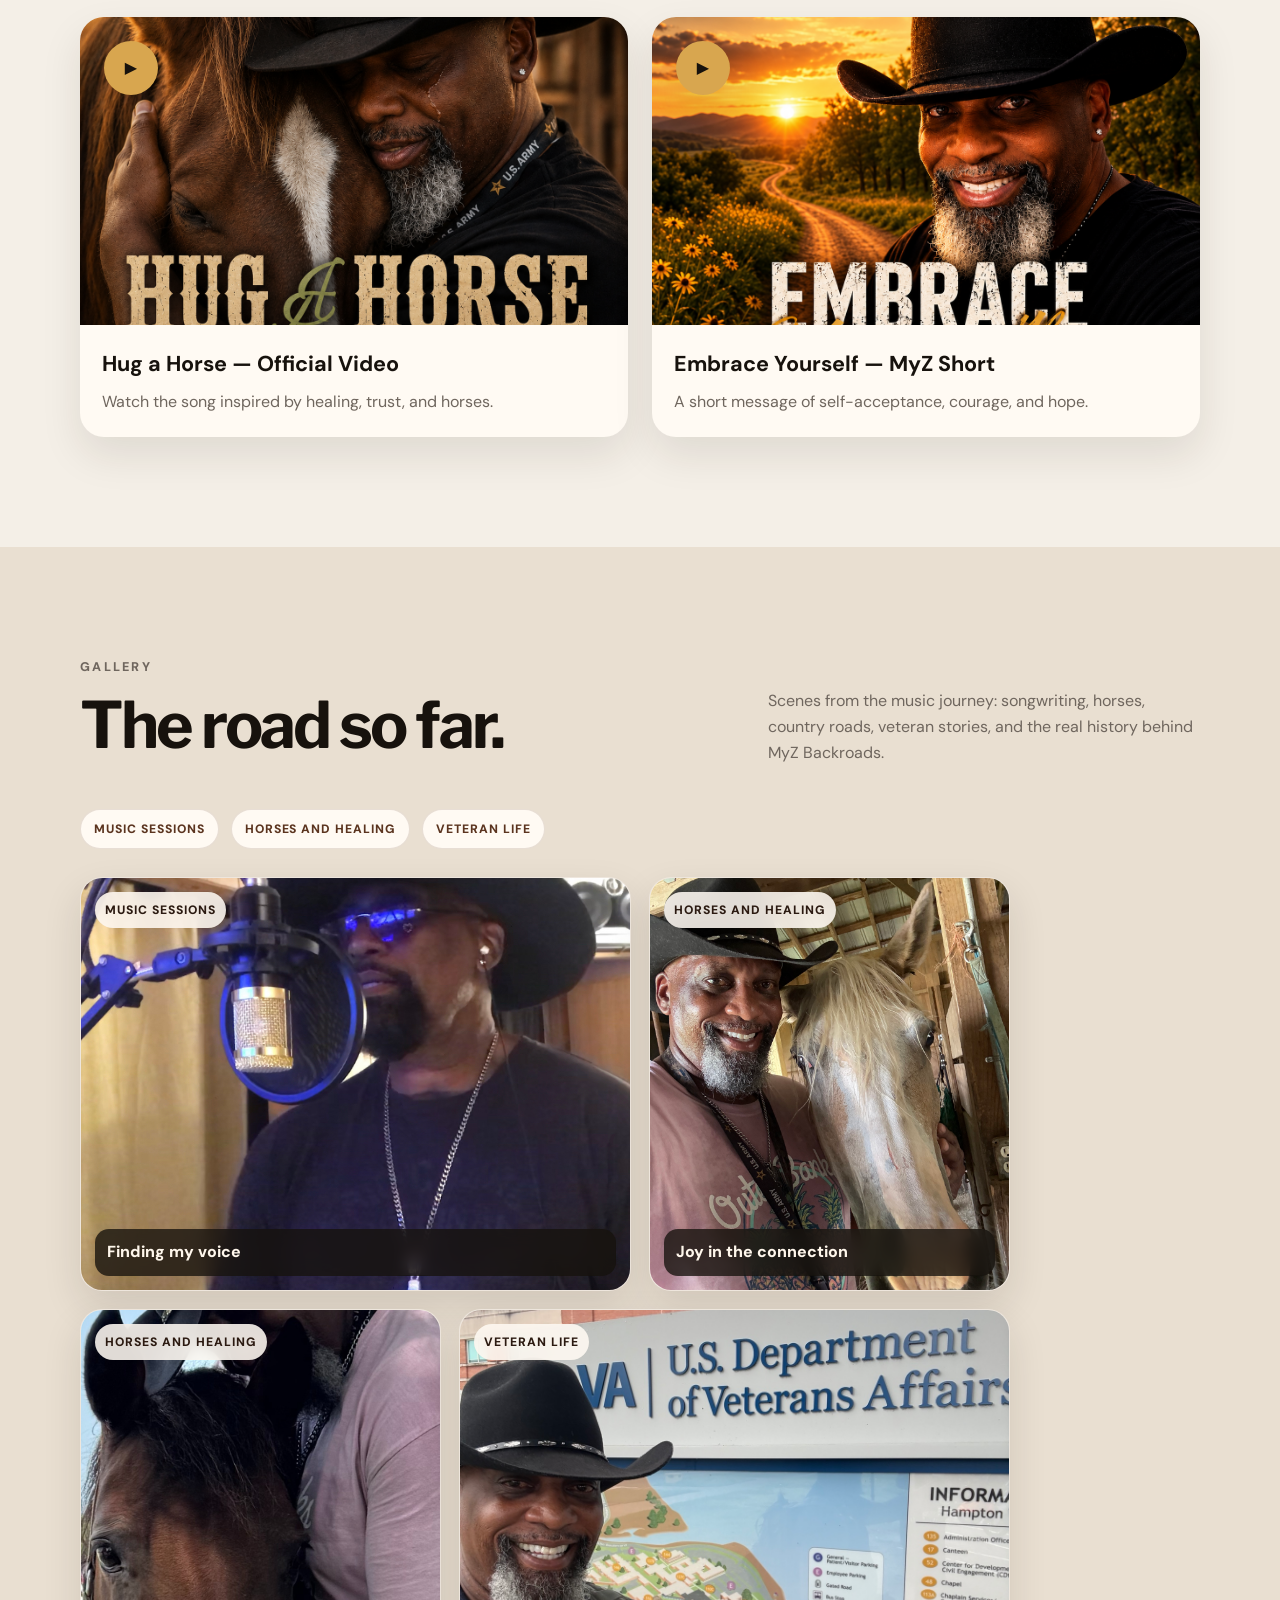
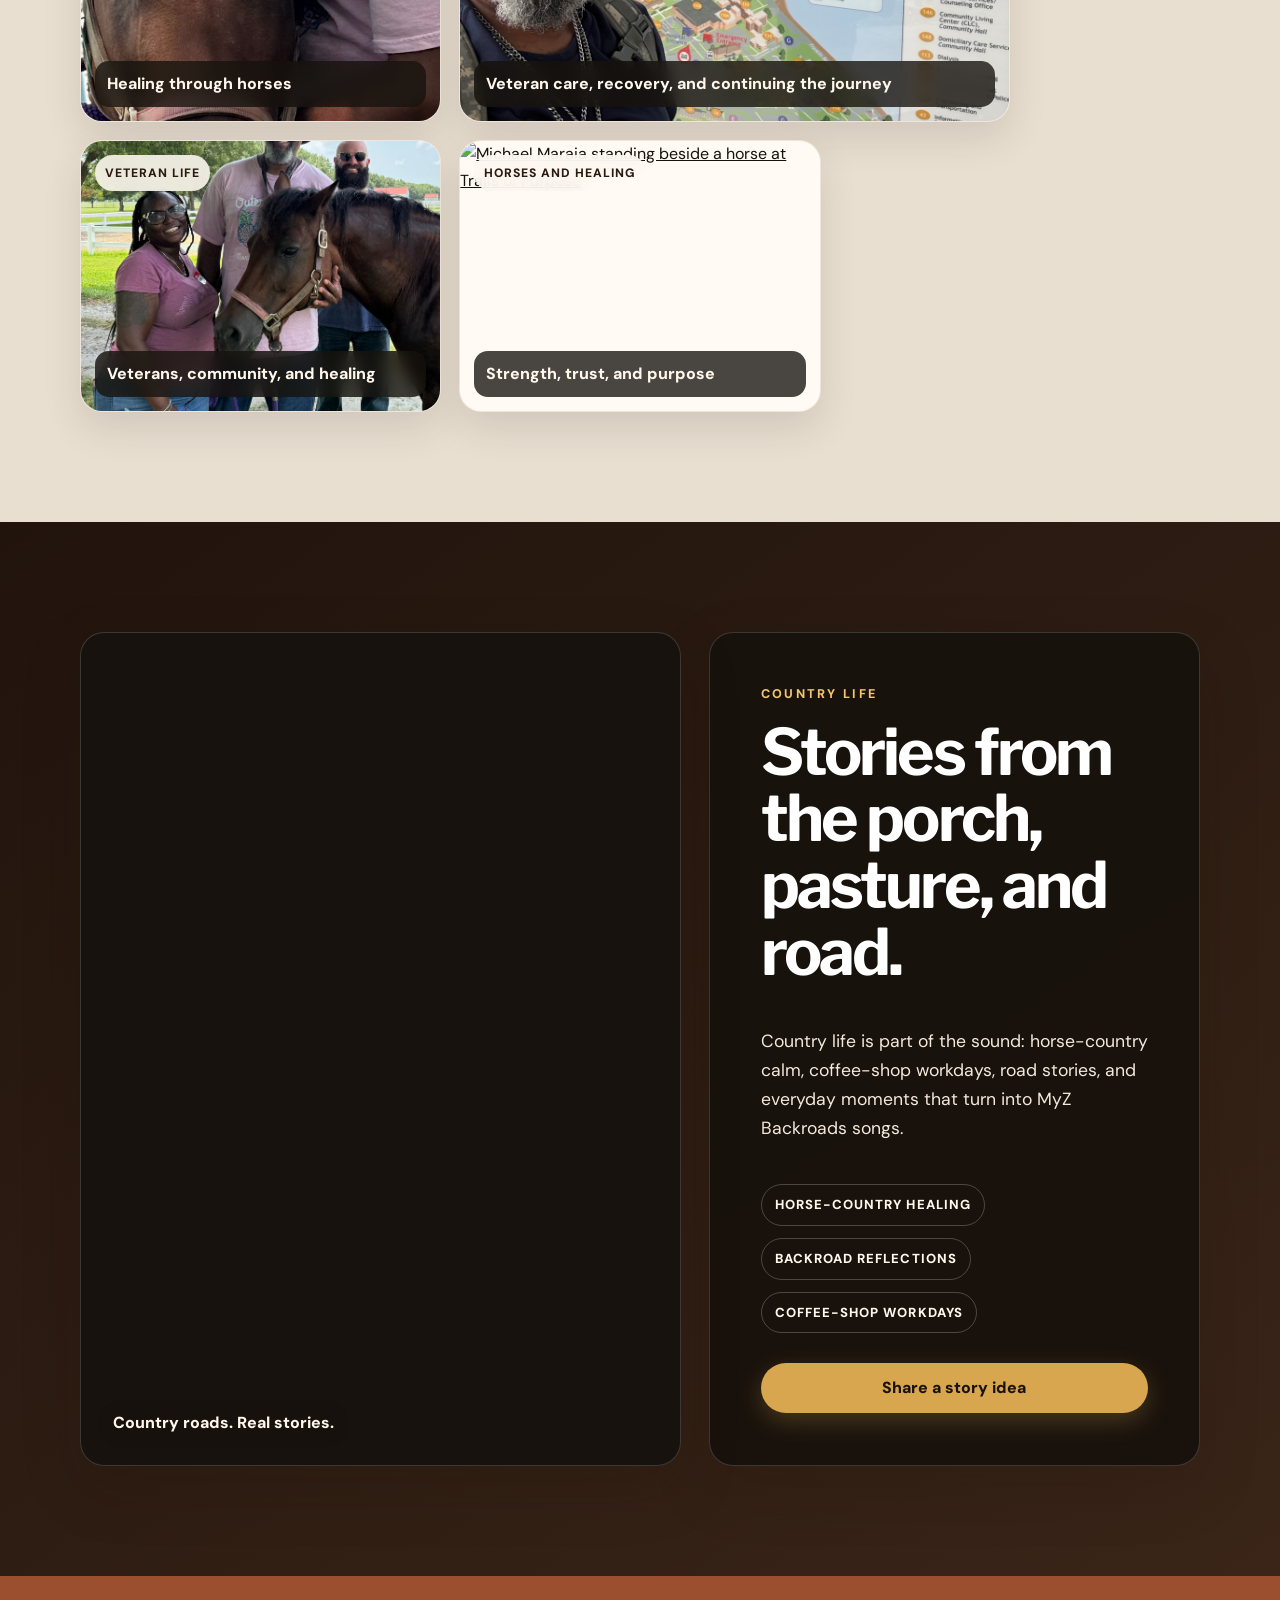
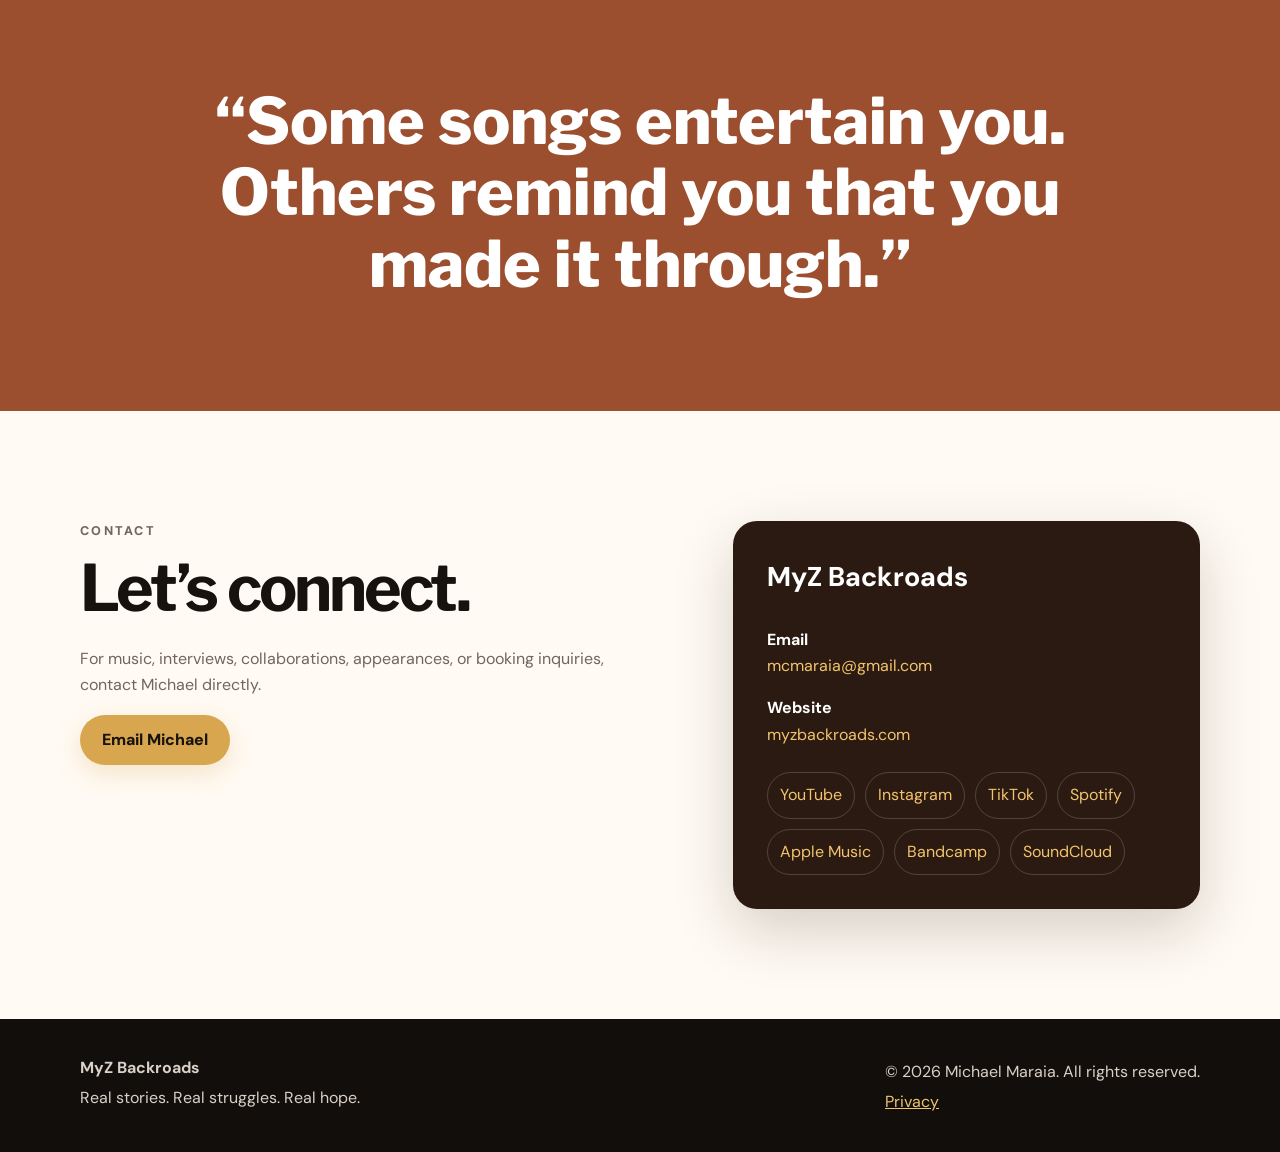
==== commit 728ce823: "Feature artwork for March 13 live event" ====
--- a/index.html
+++ b/index.html
@@ -133,6 +133,40 @@
             <strong>Saturday, March 13, 2027 • 5–9 p.m. • Bohemia Manor Farm • Chesapeake City, Maryland</strong>
           </div>
           <a href="https://reinsofhonor.org/" target="_blank" rel="noopener">Event details →</a>
+        </div>
+      </section>
+
+      <section class="event-feature" aria-labelledby="event-title">
+        <div class="container event-feature-inner">
+          <a
+            class="event-artwork"
+            href="https://reinsofhonor.org/"
+            target="_blank"
+            rel="noopener"
+            aria-label="View Operation Covered Arena event details"
+          >
+            <img
+              src="operation-covered-arena-event.webp"
+              alt="Operation Covered Arena artwork featuring Michael Maraia with a horse at sunset"
+              width="240"
+              height="426"
+              loading="eager"
+              decoding="async"
+            />
+          </a>
+          <div class="event-feature-copy">
+            <p class="eyebrow">Operation Covered Arena</p>
+            <h2 id="event-title">Michael Maraia • MyZ Backroads • Performing Live</h2>
+            <p>
+              Join me Saturday, March 13, 2027, from 5–9 p.m. at Bohemia Manor
+              Farm in Chesapeake City, Maryland. This gala-style fundraiser
+              benefits Reins of Honor and its mission of healing through horses.
+            </p>
+            <div class="event-feature-actions">
+              <a class="button button-primary" href="https://reinsofhonor.org/" target="_blank" rel="noopener">Tickets & donations</a>
+              <a class="button button-secondary" href="https://myzbackroads.bandcamp.com/" target="_blank" rel="noopener">Support on Bandcamp</a>
+            </div>
+          </div>
         </div>
       </section>
 
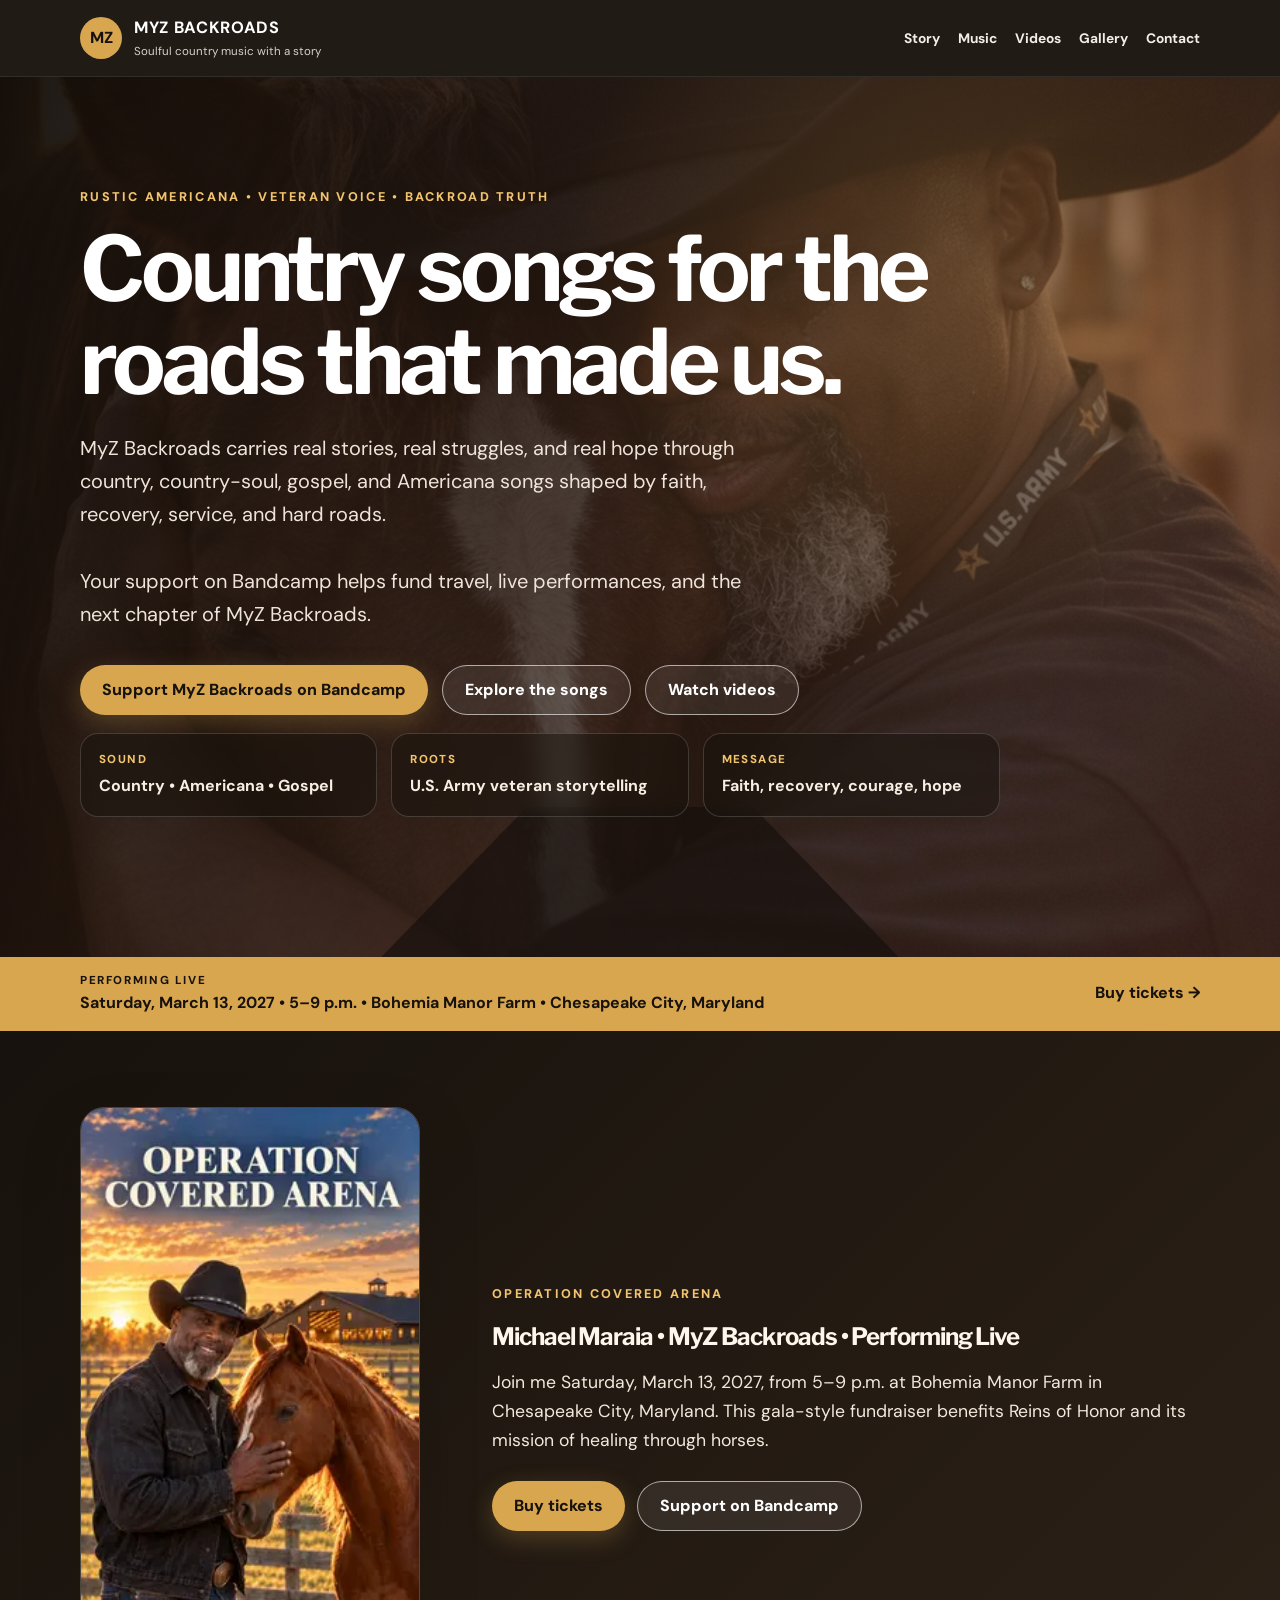
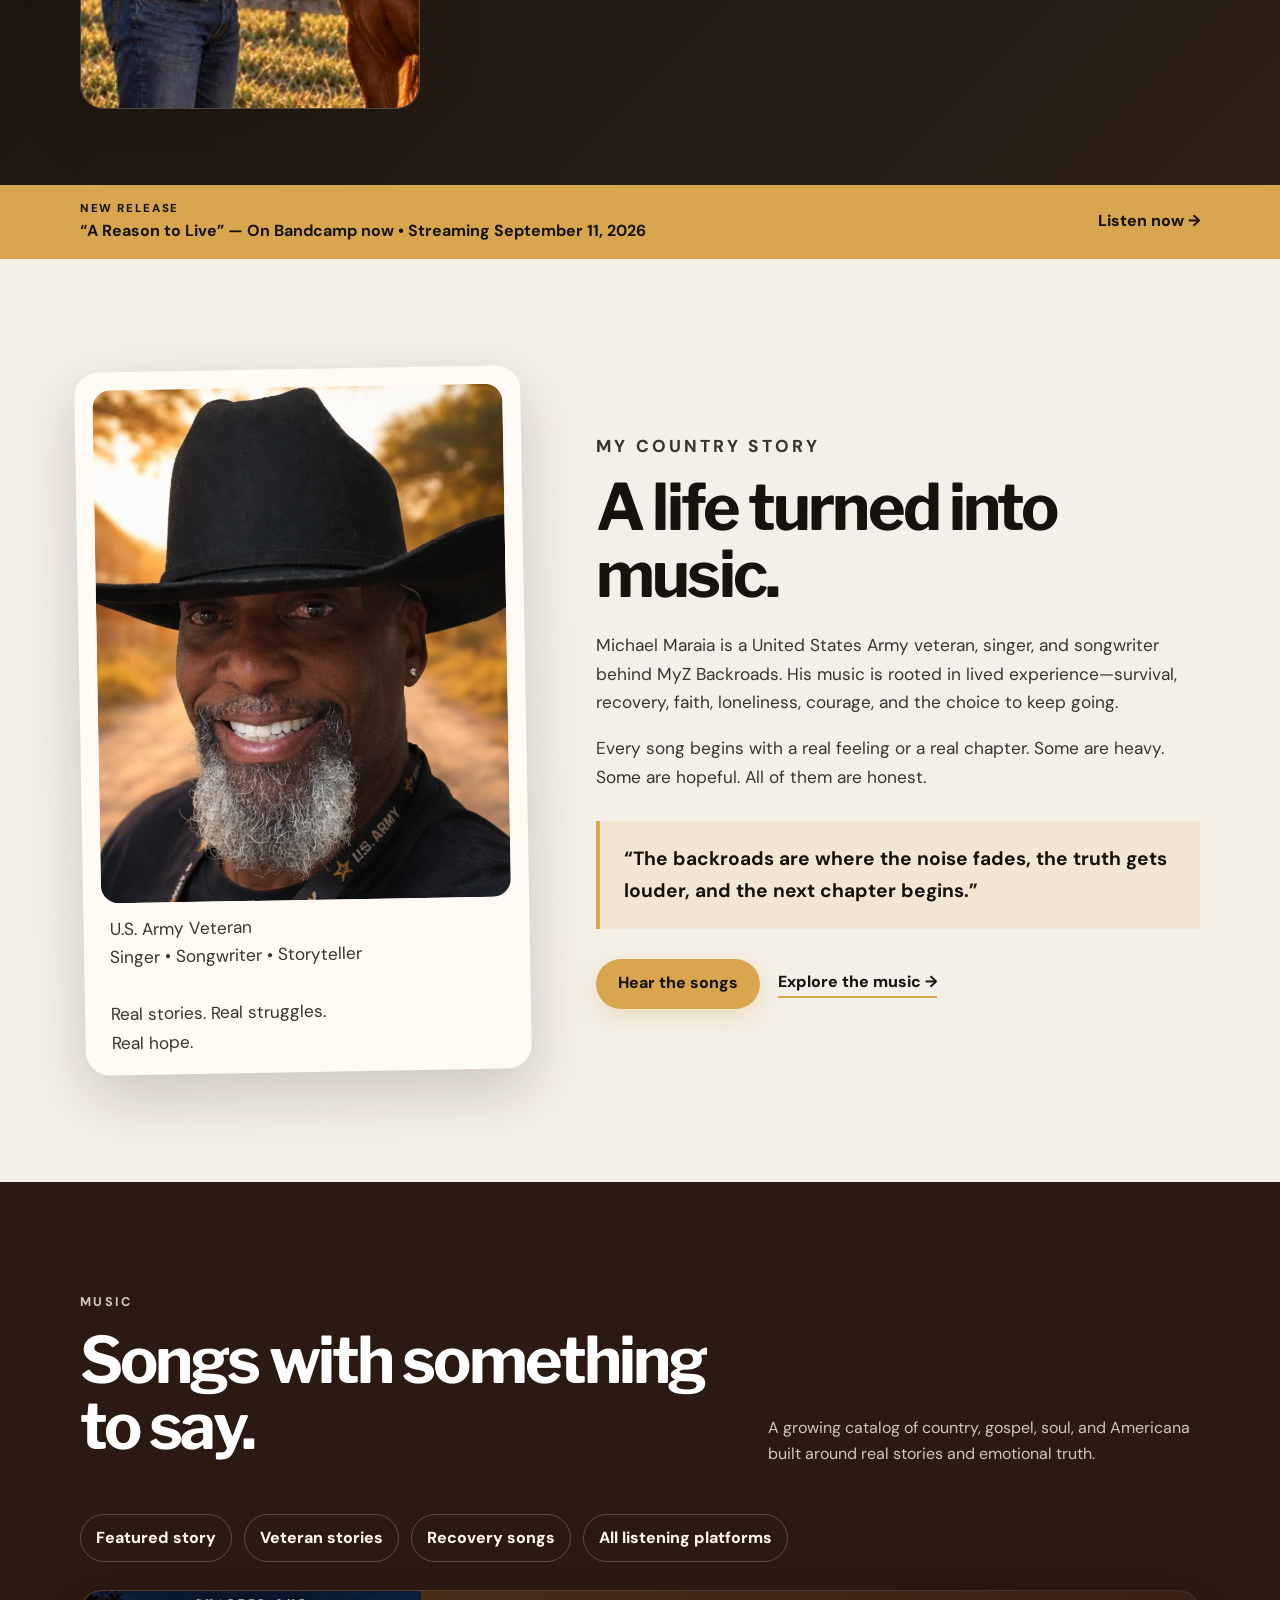
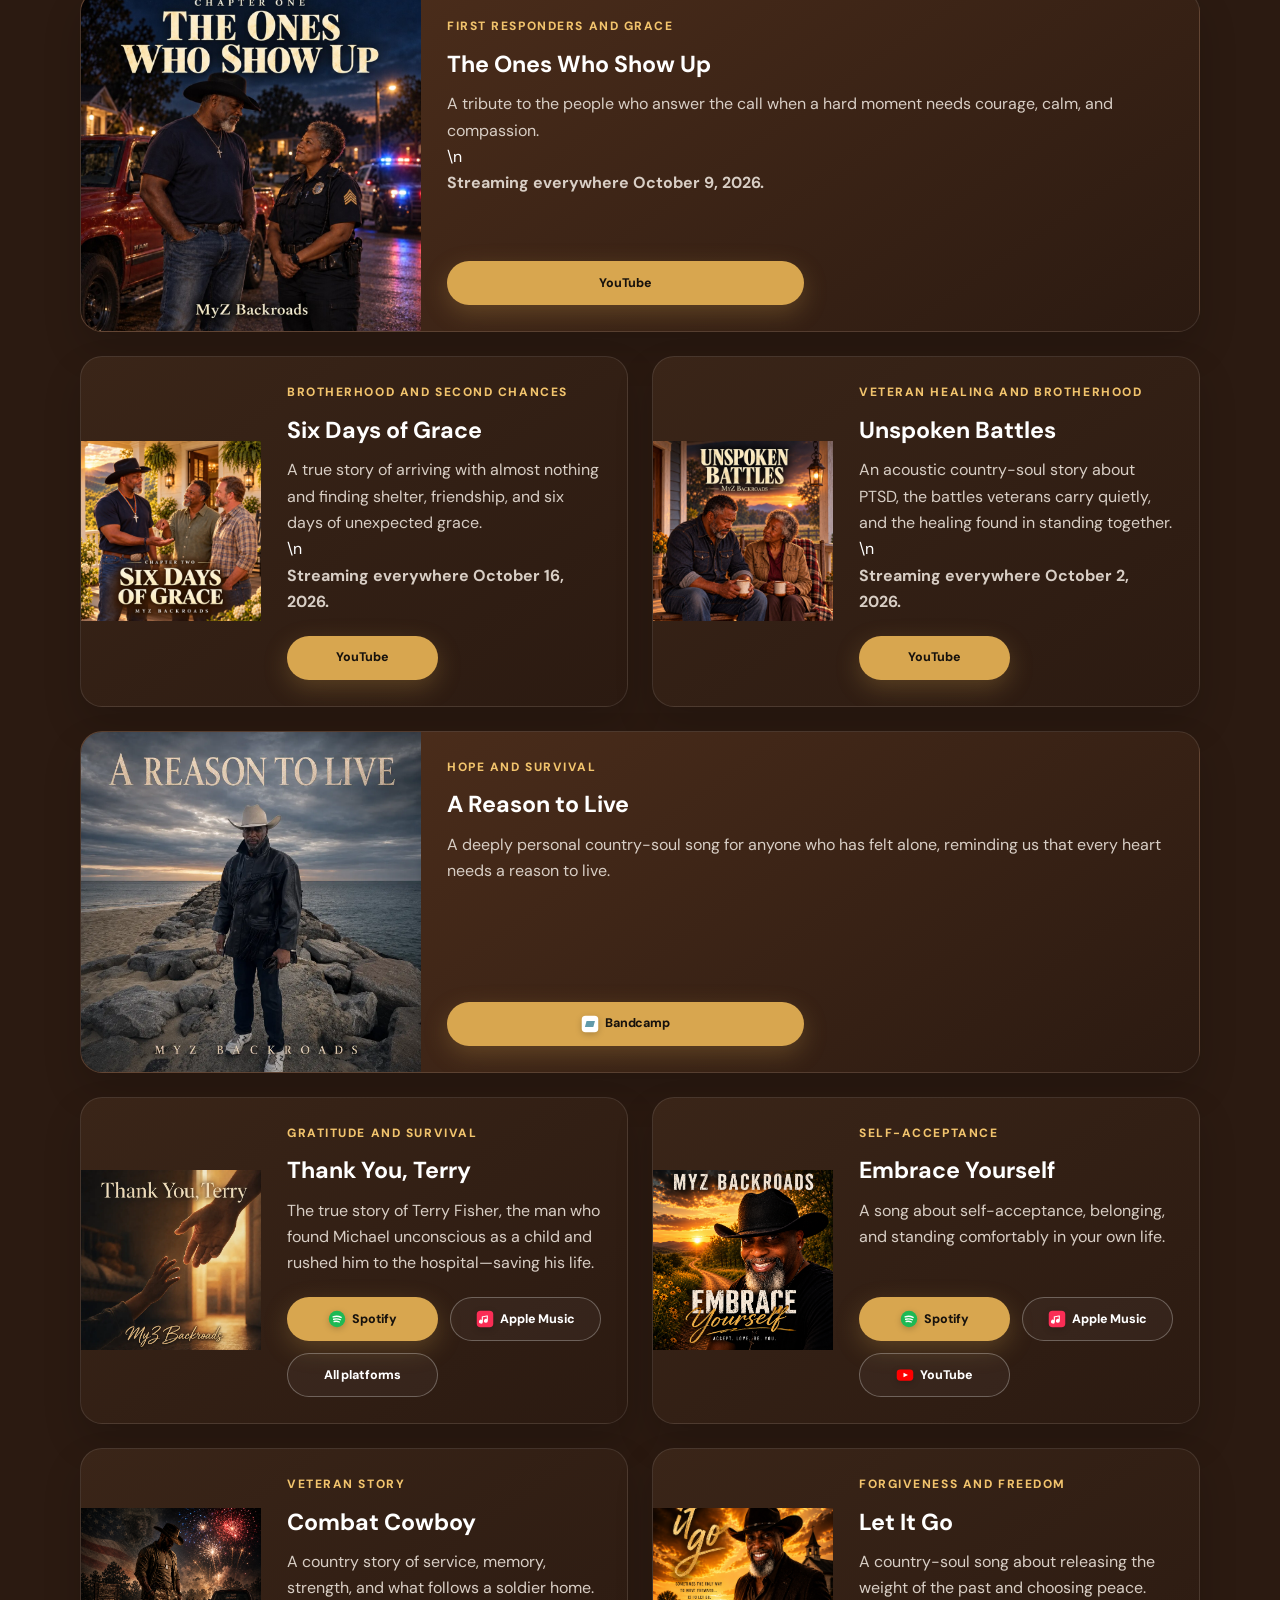
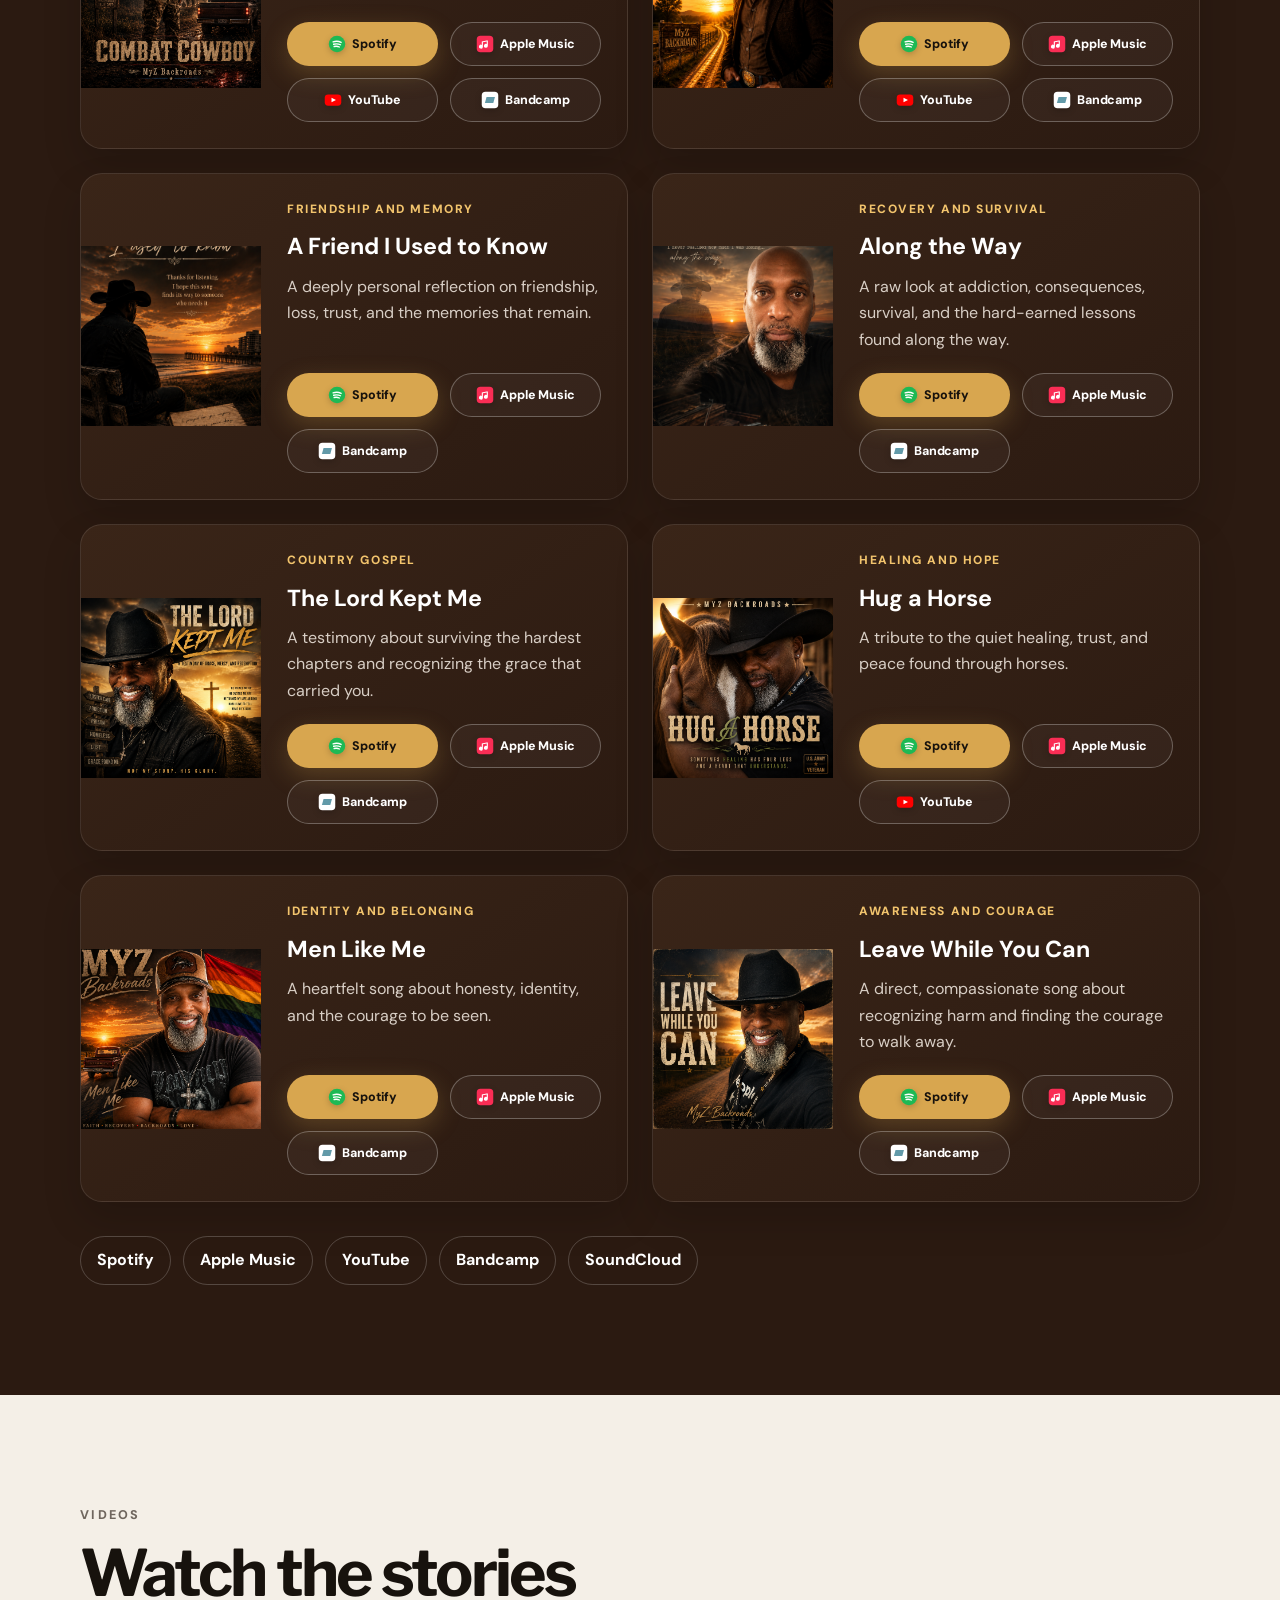
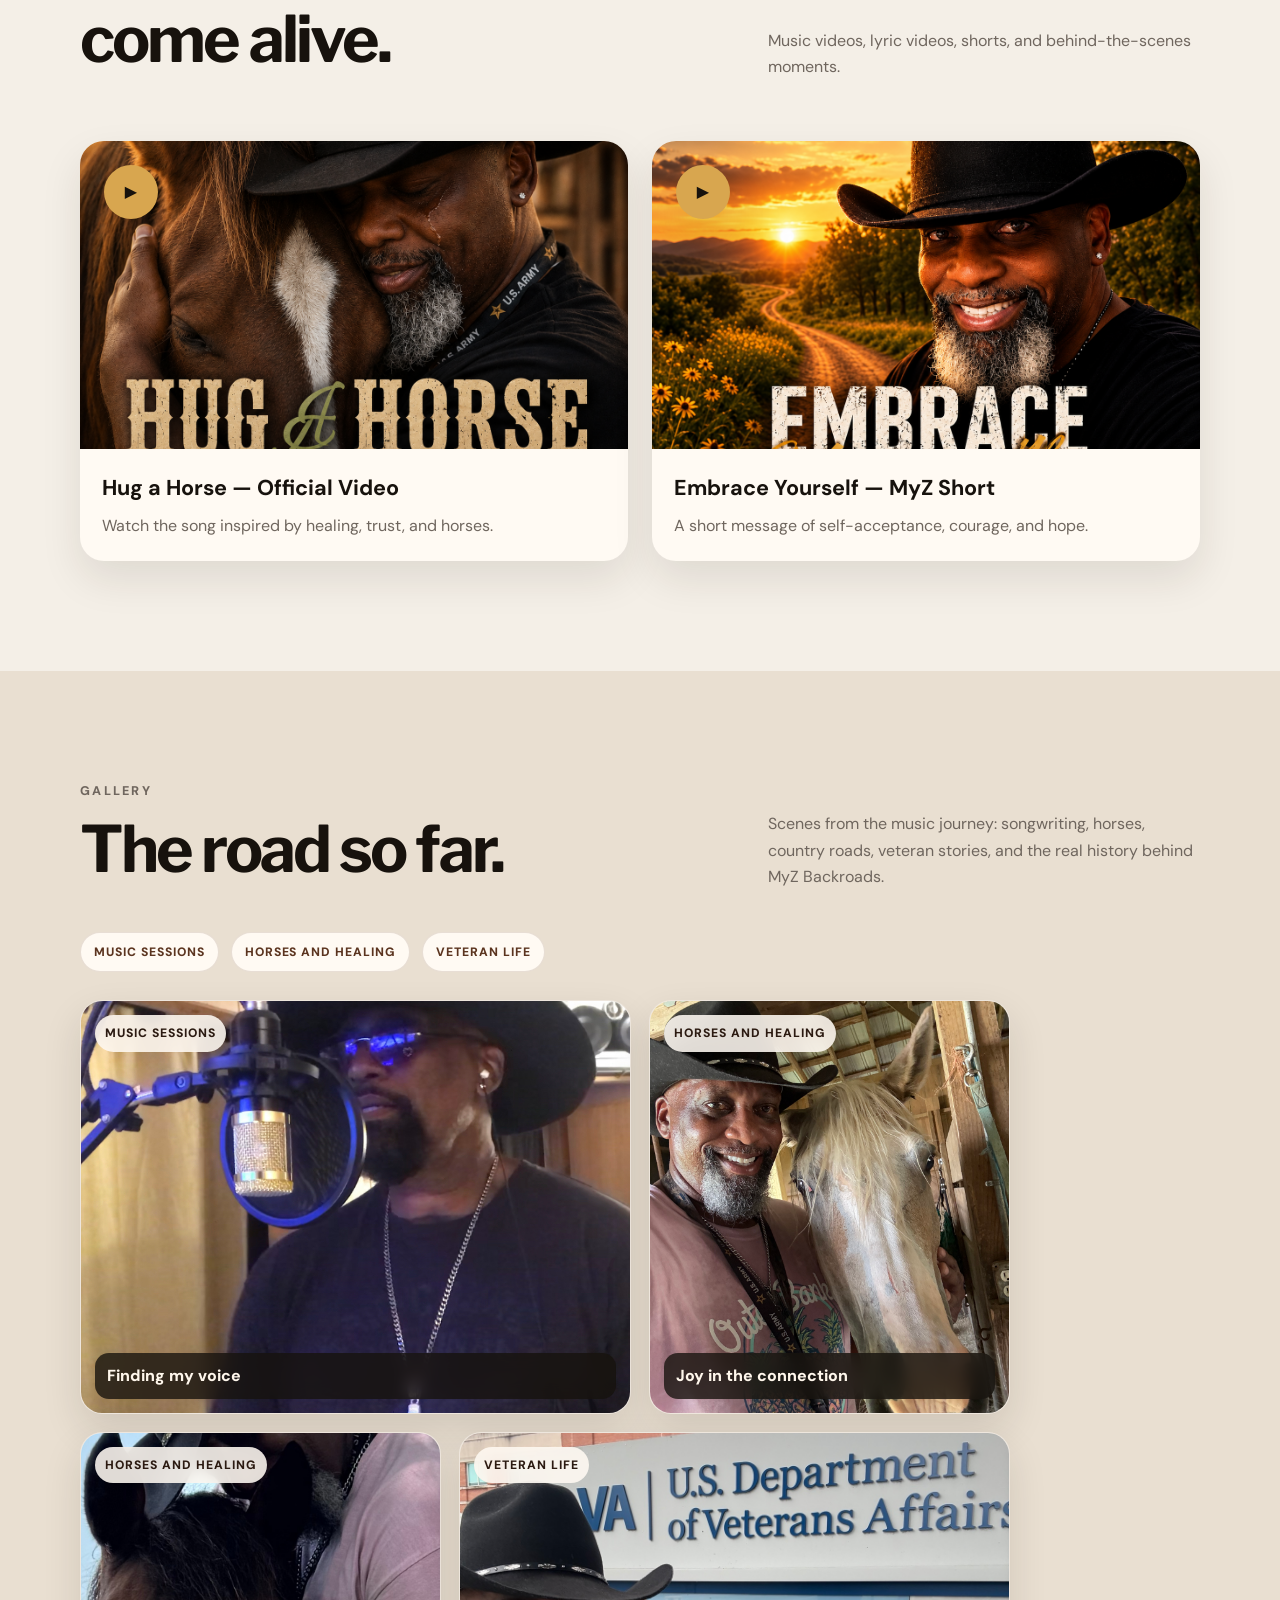
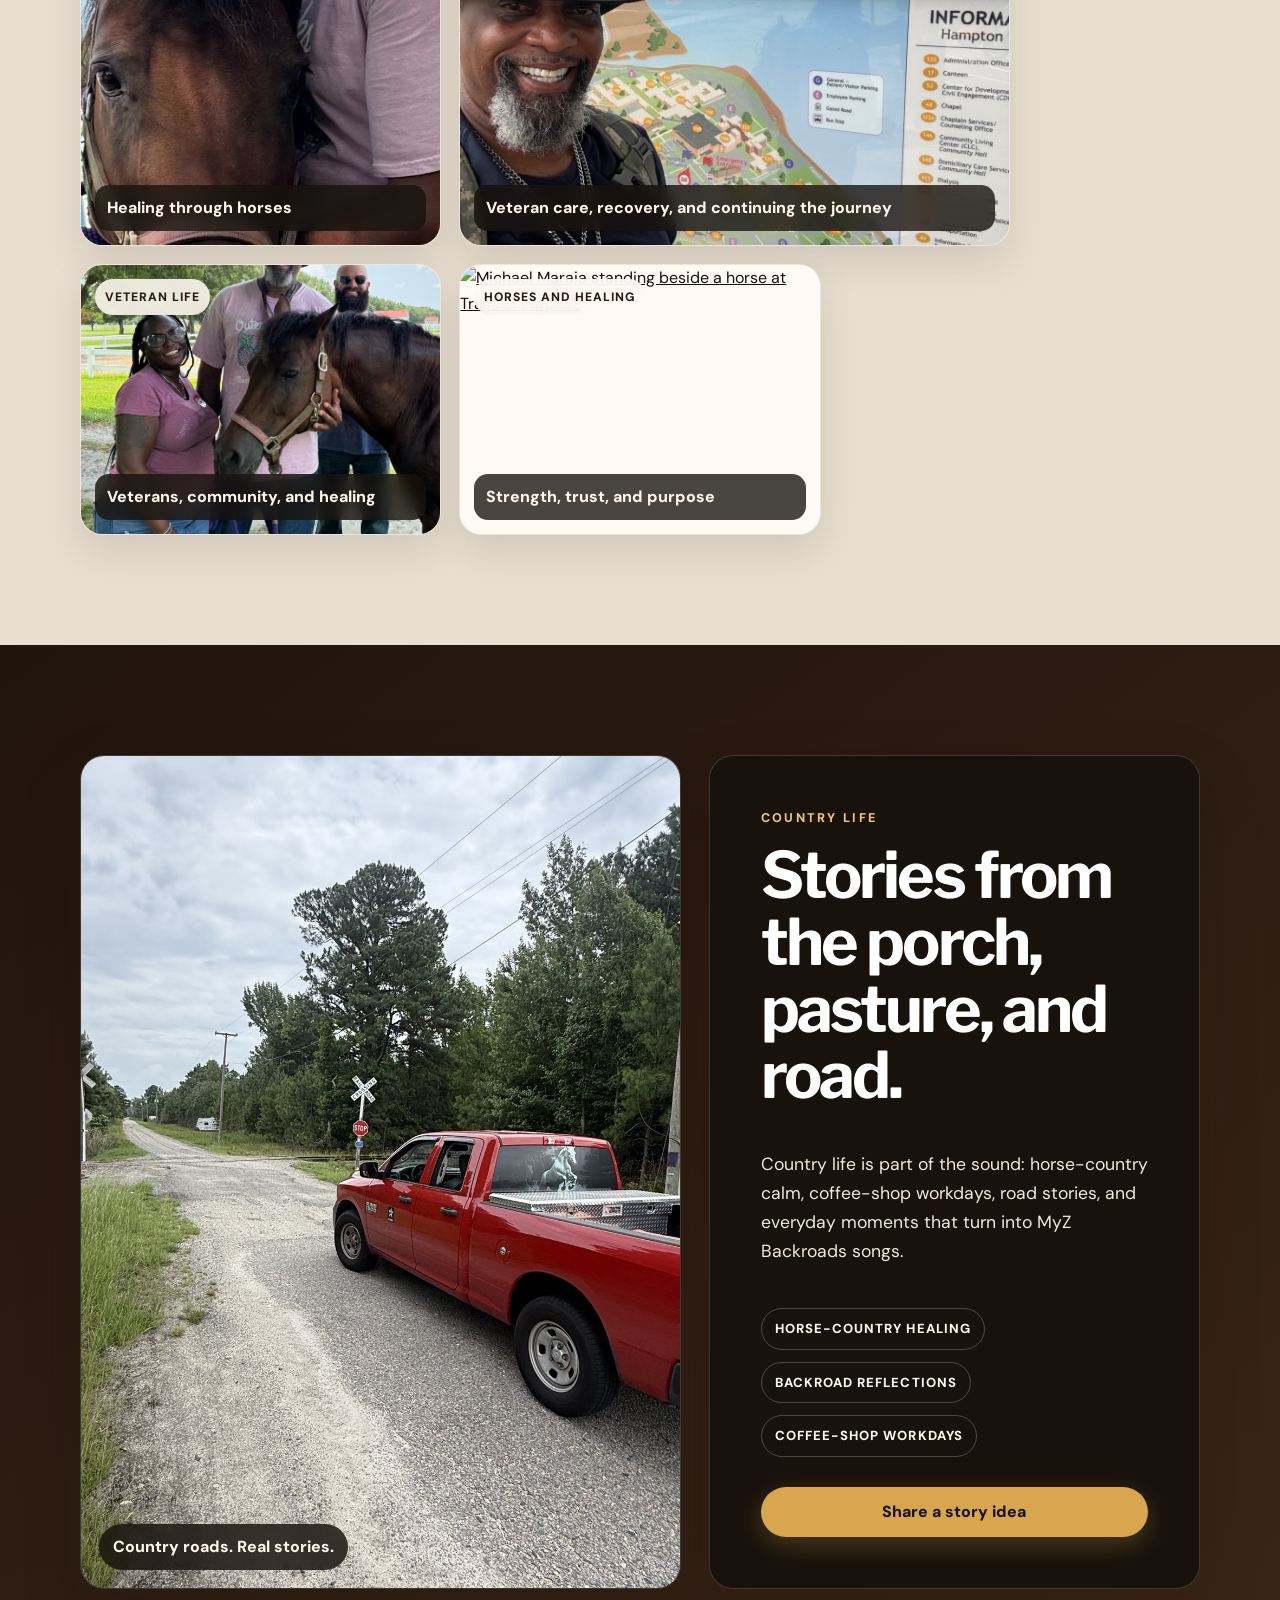
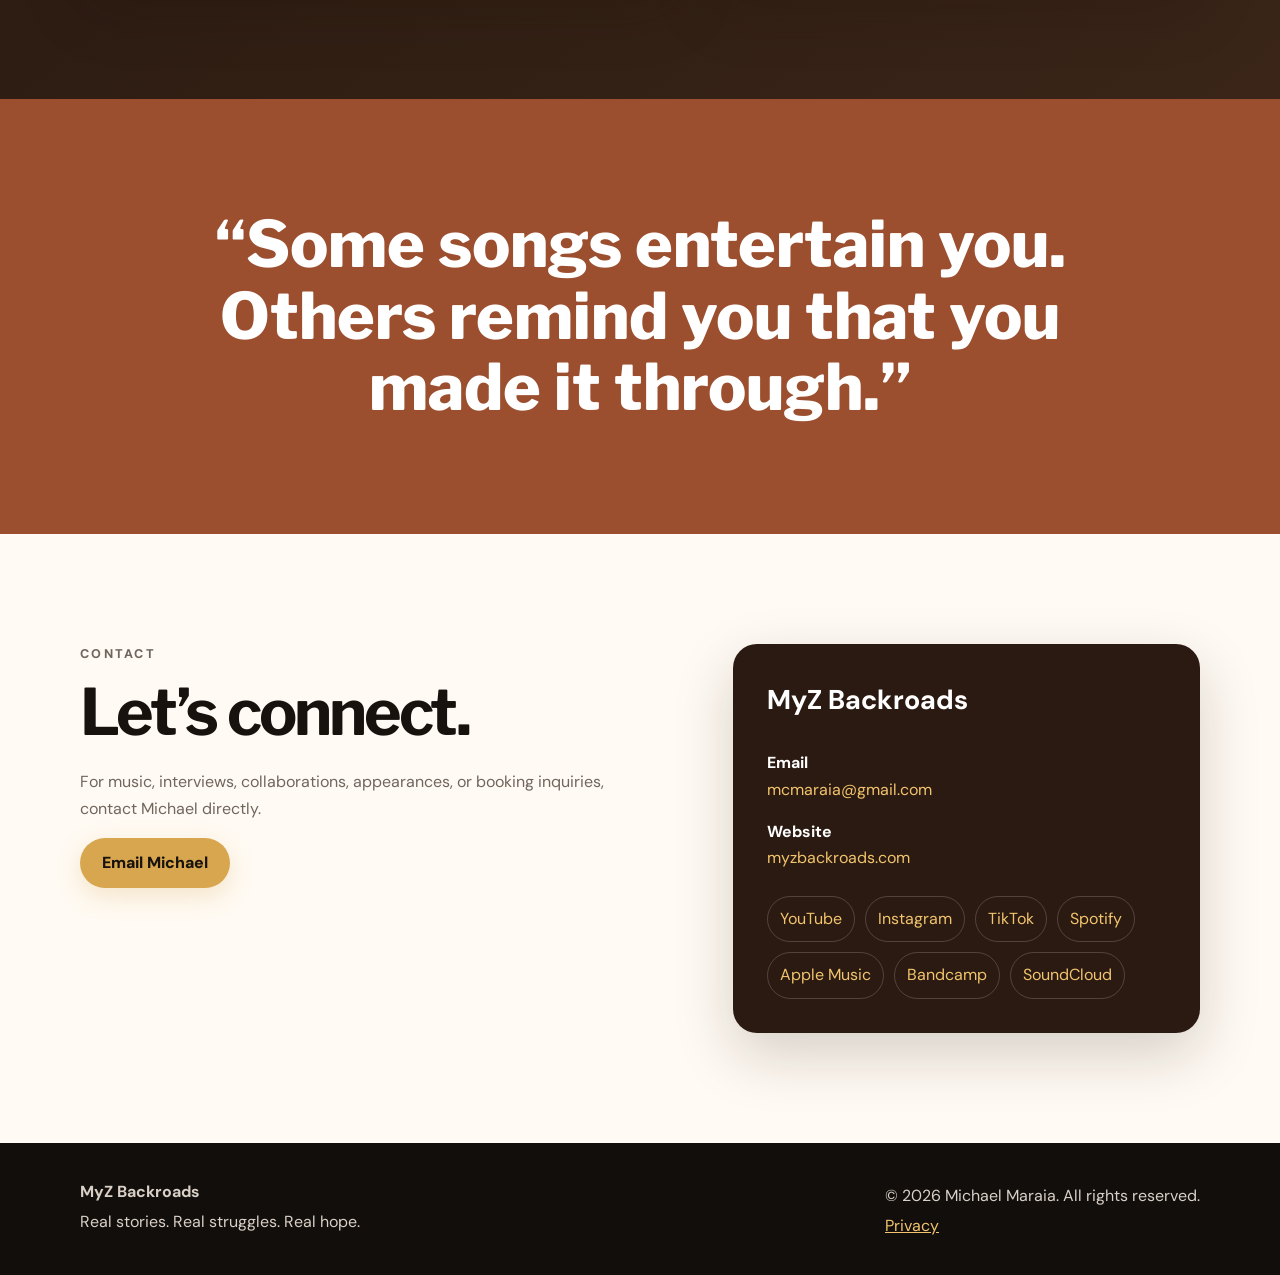
==== commit 94f4e88e: "Link event buttons directly to Eventbrite tickets" ====
--- a/index.html
+++ b/index.html
@@ -132,7 +132,7 @@
             <span class="announcement-label">Performing live</span>
             <strong>Saturday, March 13, 2027 • 5–9 p.m. • Bohemia Manor Farm • Chesapeake City, Maryland</strong>
           </div>
-          <a href="https://reinsofhonor.org/" target="_blank" rel="noopener">Event details →</a>
+          <a href="https://www.eventbrite.com/e/operation-covered-arena-because-healing-shouldnt-have-an-off-season-tickets-1992010317483" target="_blank" rel="noopener">Buy tickets →</a>
         </div>
       </section>
 
@@ -140,7 +140,7 @@
         <div class="container event-feature-inner">
           <a
             class="event-artwork"
-            href="https://reinsofhonor.org/"
+            href="https://www.eventbrite.com/e/operation-covered-arena-because-healing-shouldnt-have-an-off-season-tickets-1992010317483"
             target="_blank"
             rel="noopener"
             aria-label="View Operation Covered Arena event details"
@@ -163,7 +163,7 @@
               benefits Reins of Honor and its mission of healing through horses.
             </p>
             <div class="event-feature-actions">
-              <a class="button button-primary" href="https://reinsofhonor.org/" target="_blank" rel="noopener">Tickets & donations</a>
+              <a class="button button-primary" href="https://www.eventbrite.com/e/operation-covered-arena-because-healing-shouldnt-have-an-off-season-tickets-1992010317483" target="_blank" rel="noopener">Buy tickets</a>
               <a class="button button-secondary" href="https://myzbackroads.bandcamp.com/" target="_blank" rel="noopener">Support on Bandcamp</a>
             </div>
           </div>
--- a/styles.css
+++ b/styles.css
@@ -730,6 +730,48 @@
   color: #f2c46d;
 }
 
+.event-feature {
+  padding: clamp(42px, 6vw, 76px) 0;
+  background: linear-gradient(135deg, #17120d 0%, #2d2117 100%);
+  color: #fff7ec;
+}
+.event-feature-inner {
+  display: grid;
+  grid-template-columns: minmax(220px, 340px) 1fr;
+  gap: clamp(32px, 6vw, 72px);
+  align-items: center;
+}
+.event-artwork {
+  display: block;
+  overflow: hidden;
+  border: 1px solid rgba(255, 255, 255, 0.2);
+  border-radius: var(--radius);
+  box-shadow: var(--shadow);
+}
+.event-artwork img {
+  display: block;
+  width: 100%;
+  height: auto;
+}
+.event-feature-copy .eyebrow {
+  color: #f2c46d;
+}
+.event-feature-copy h2 {
+  max-width: 780px;
+  margin-bottom: 18px;
+}
+.event-feature-copy > p:not(.eyebrow) {
+  max-width: 720px;
+  color: #f3e8dc;
+  font-size: 1.1rem;
+}
+.event-feature-actions {
+  display: flex;
+  flex-wrap: wrap;
+  gap: 12px;
+  margin-top: 26px;
+}
+
 @media (max-width: 900px) {
   .menu-toggle {
     display: block;
@@ -998,8 +1040,13 @@
   .timeline-list article::after {
     display: none;
   }
-  .country-life-layout {
+  .country-life-layout,
+  .event-feature-inner {
     grid-template-columns: 1fr;
+  }
+  .event-artwork {
+    max-width: 360px;
+    margin-inline: auto;
   }
   .country-life-photo {
     min-height: 0;
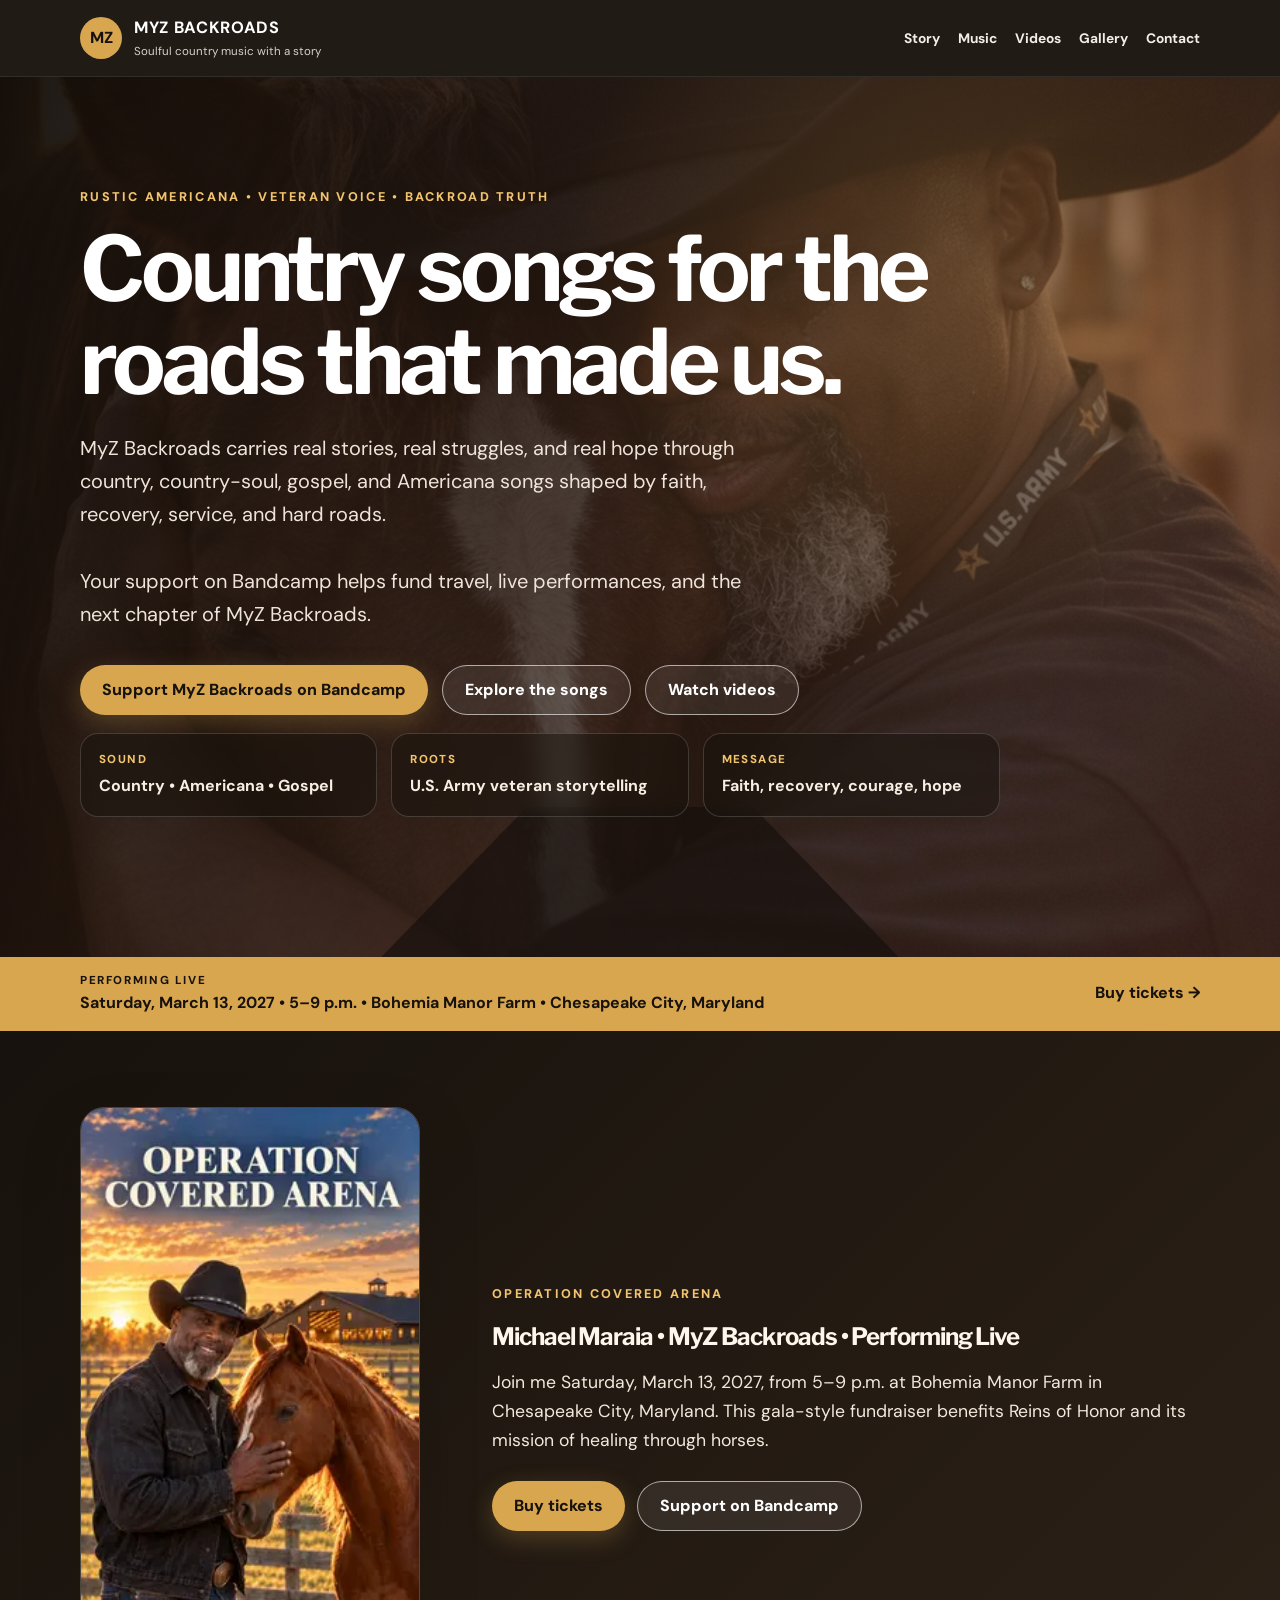
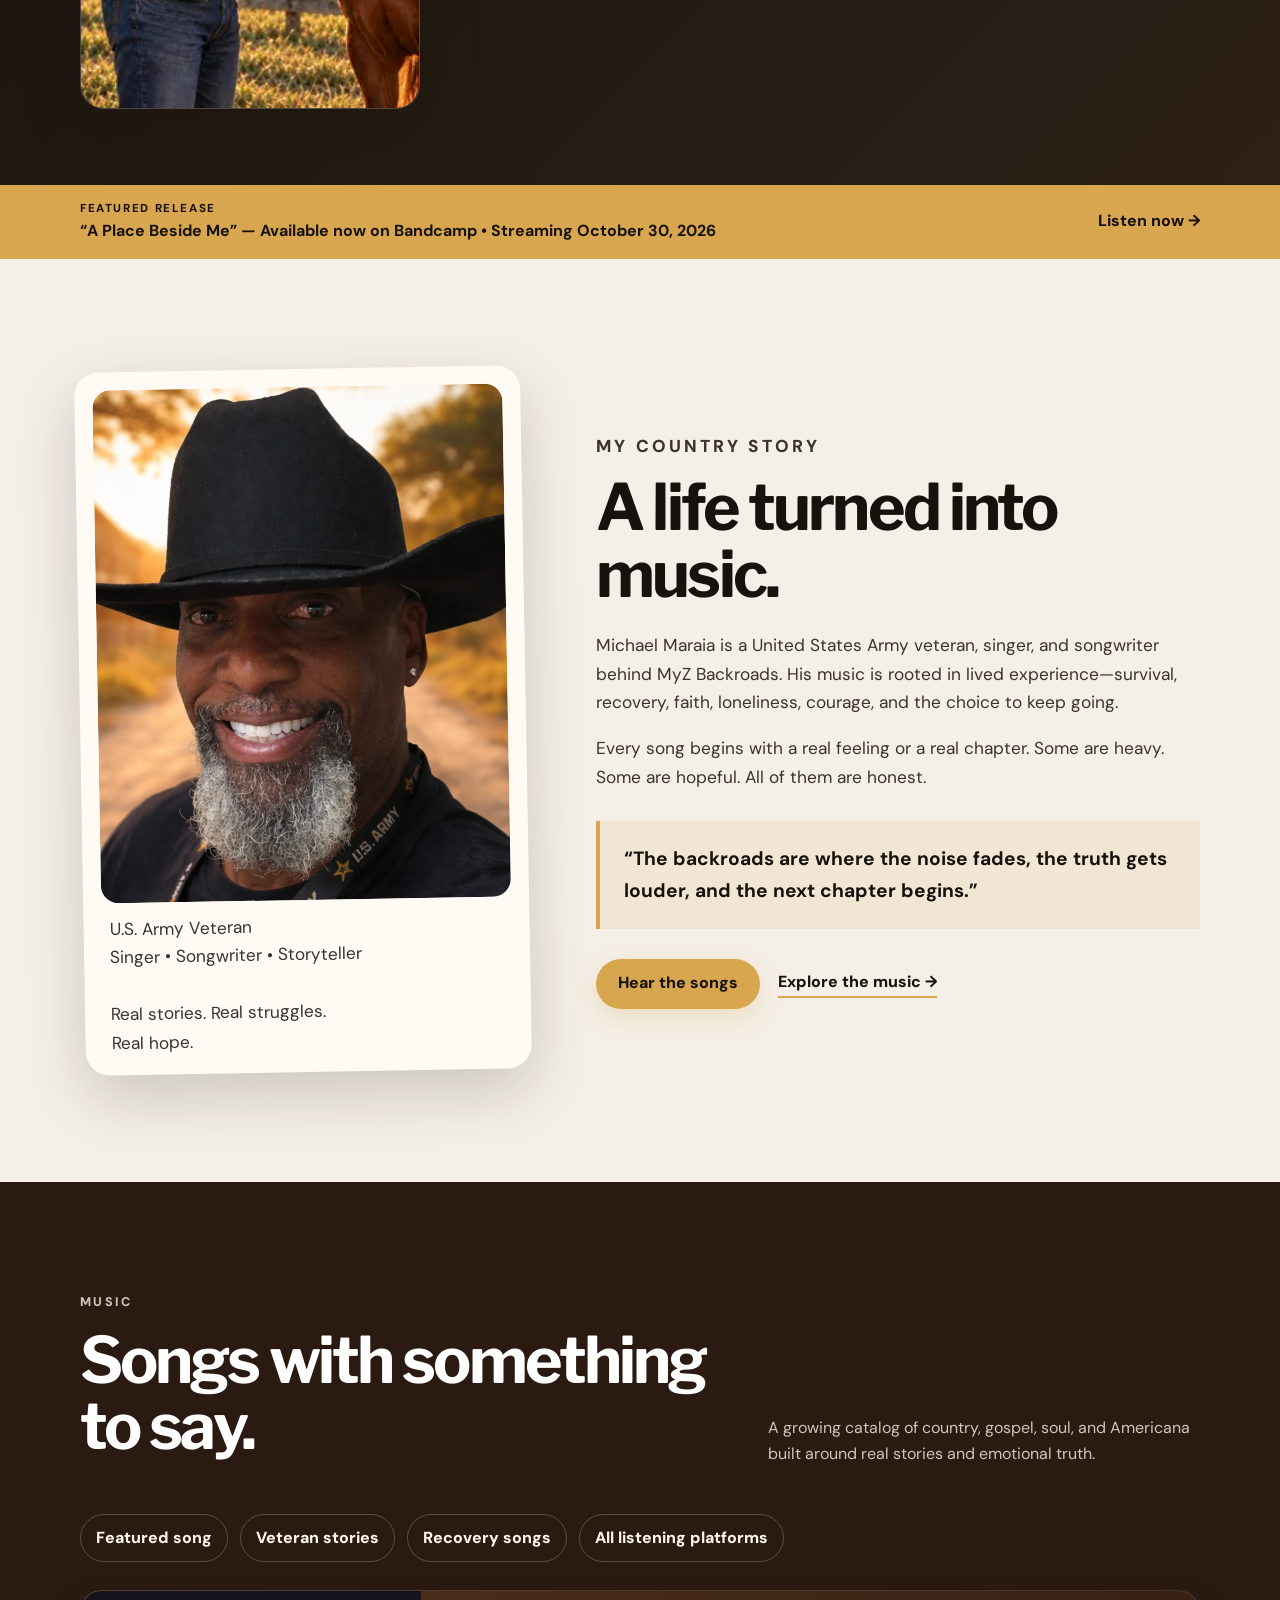
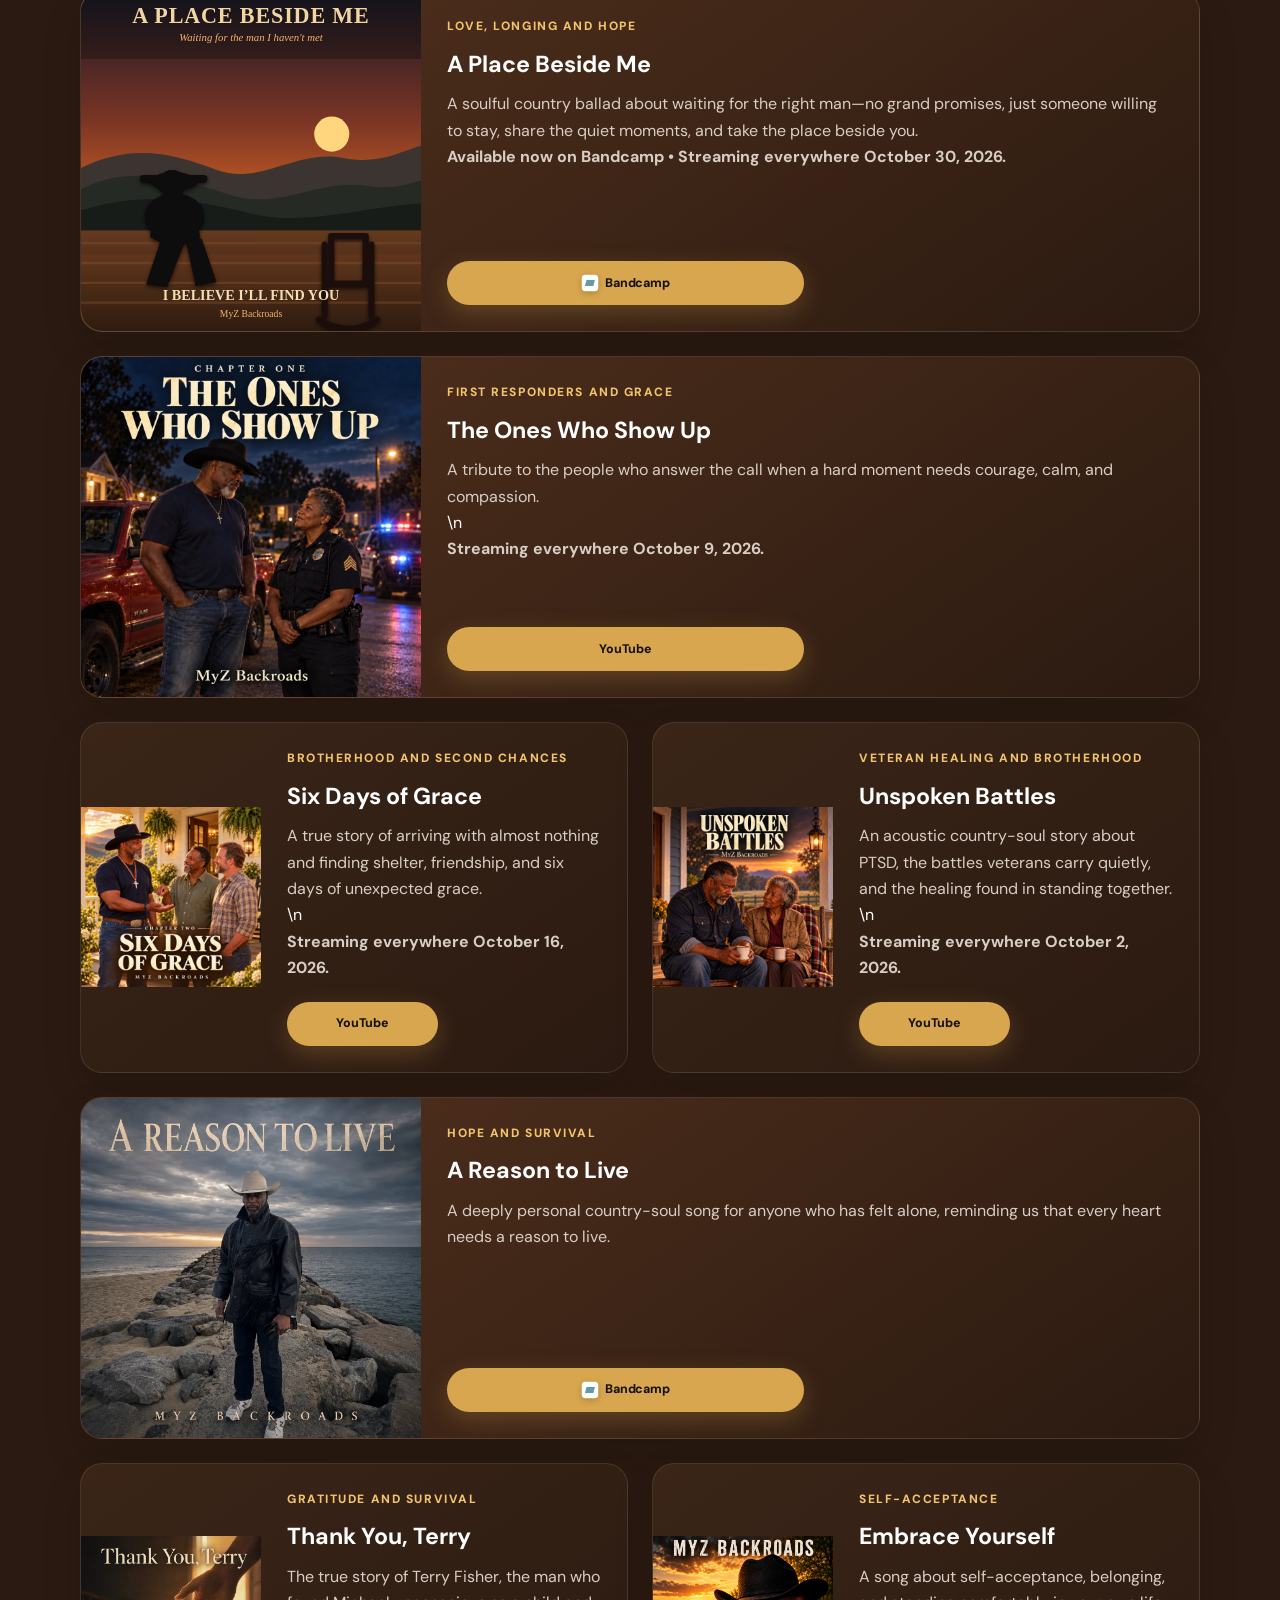
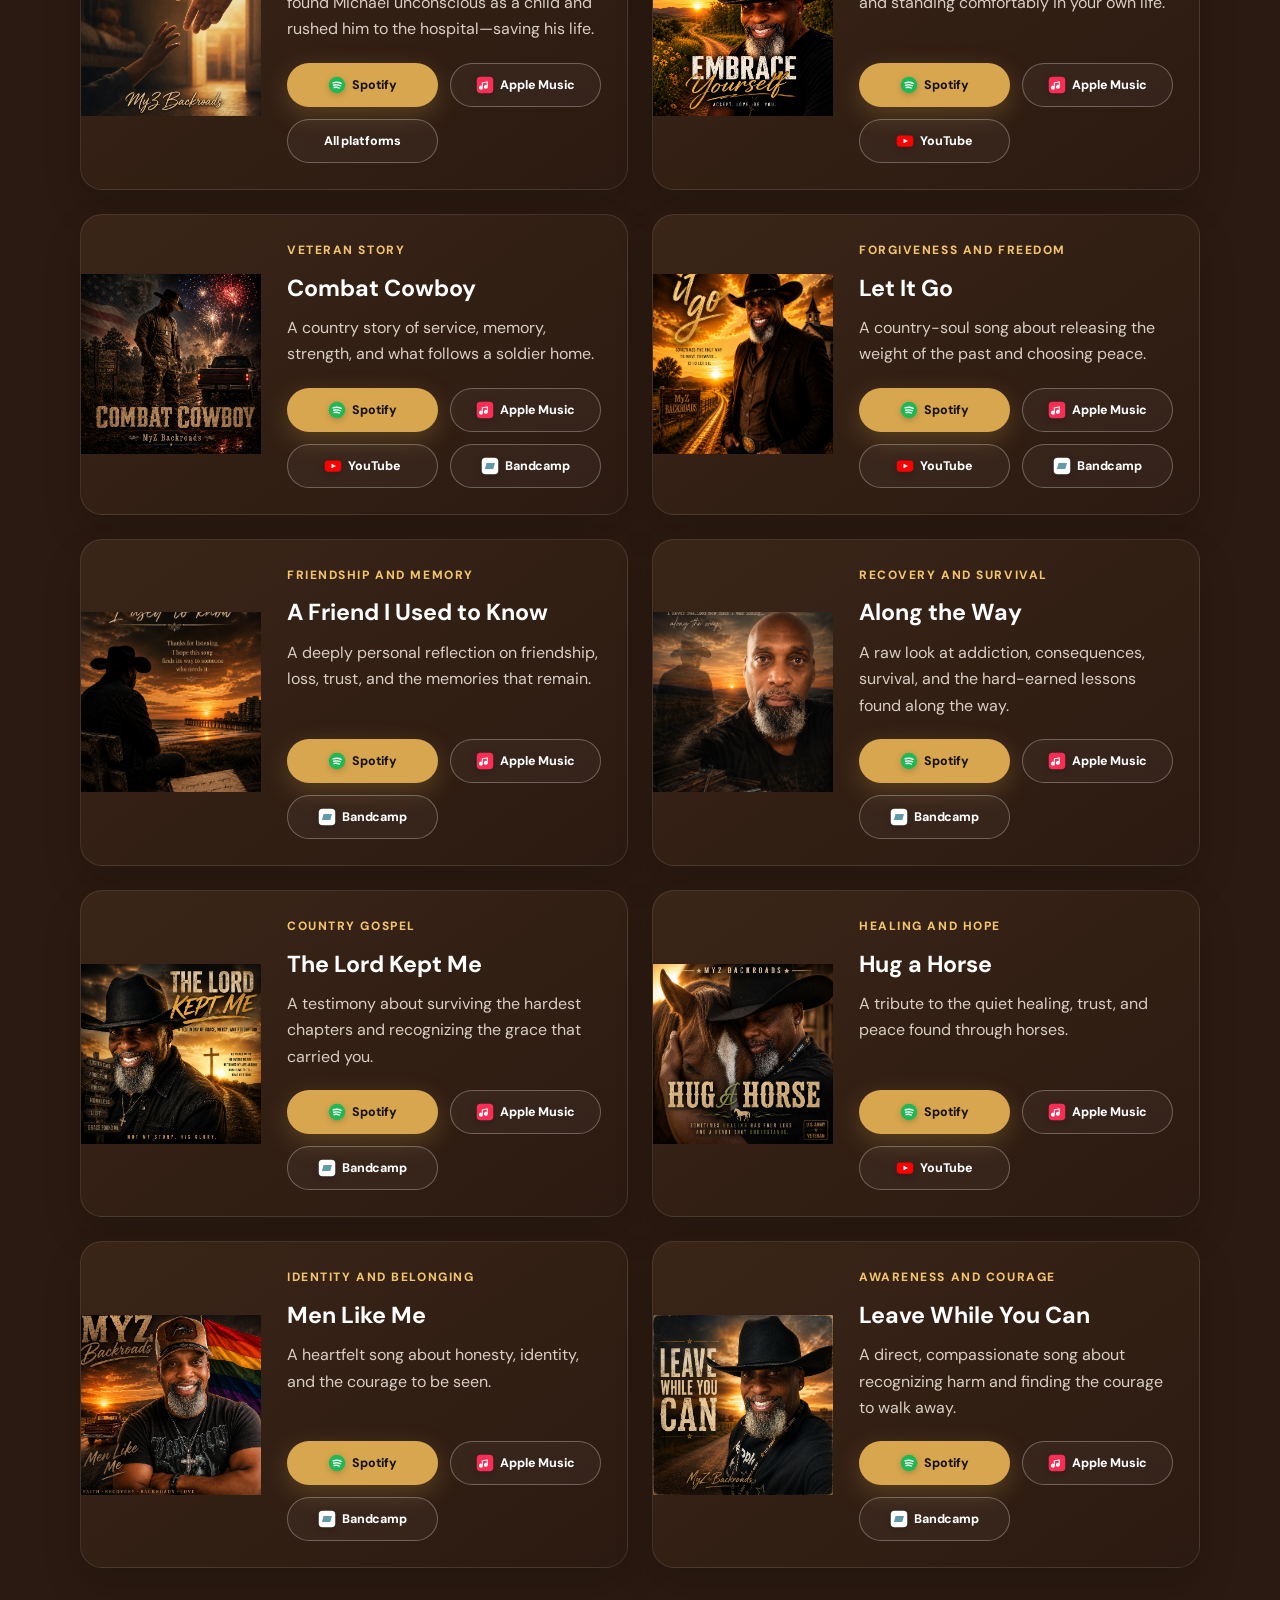
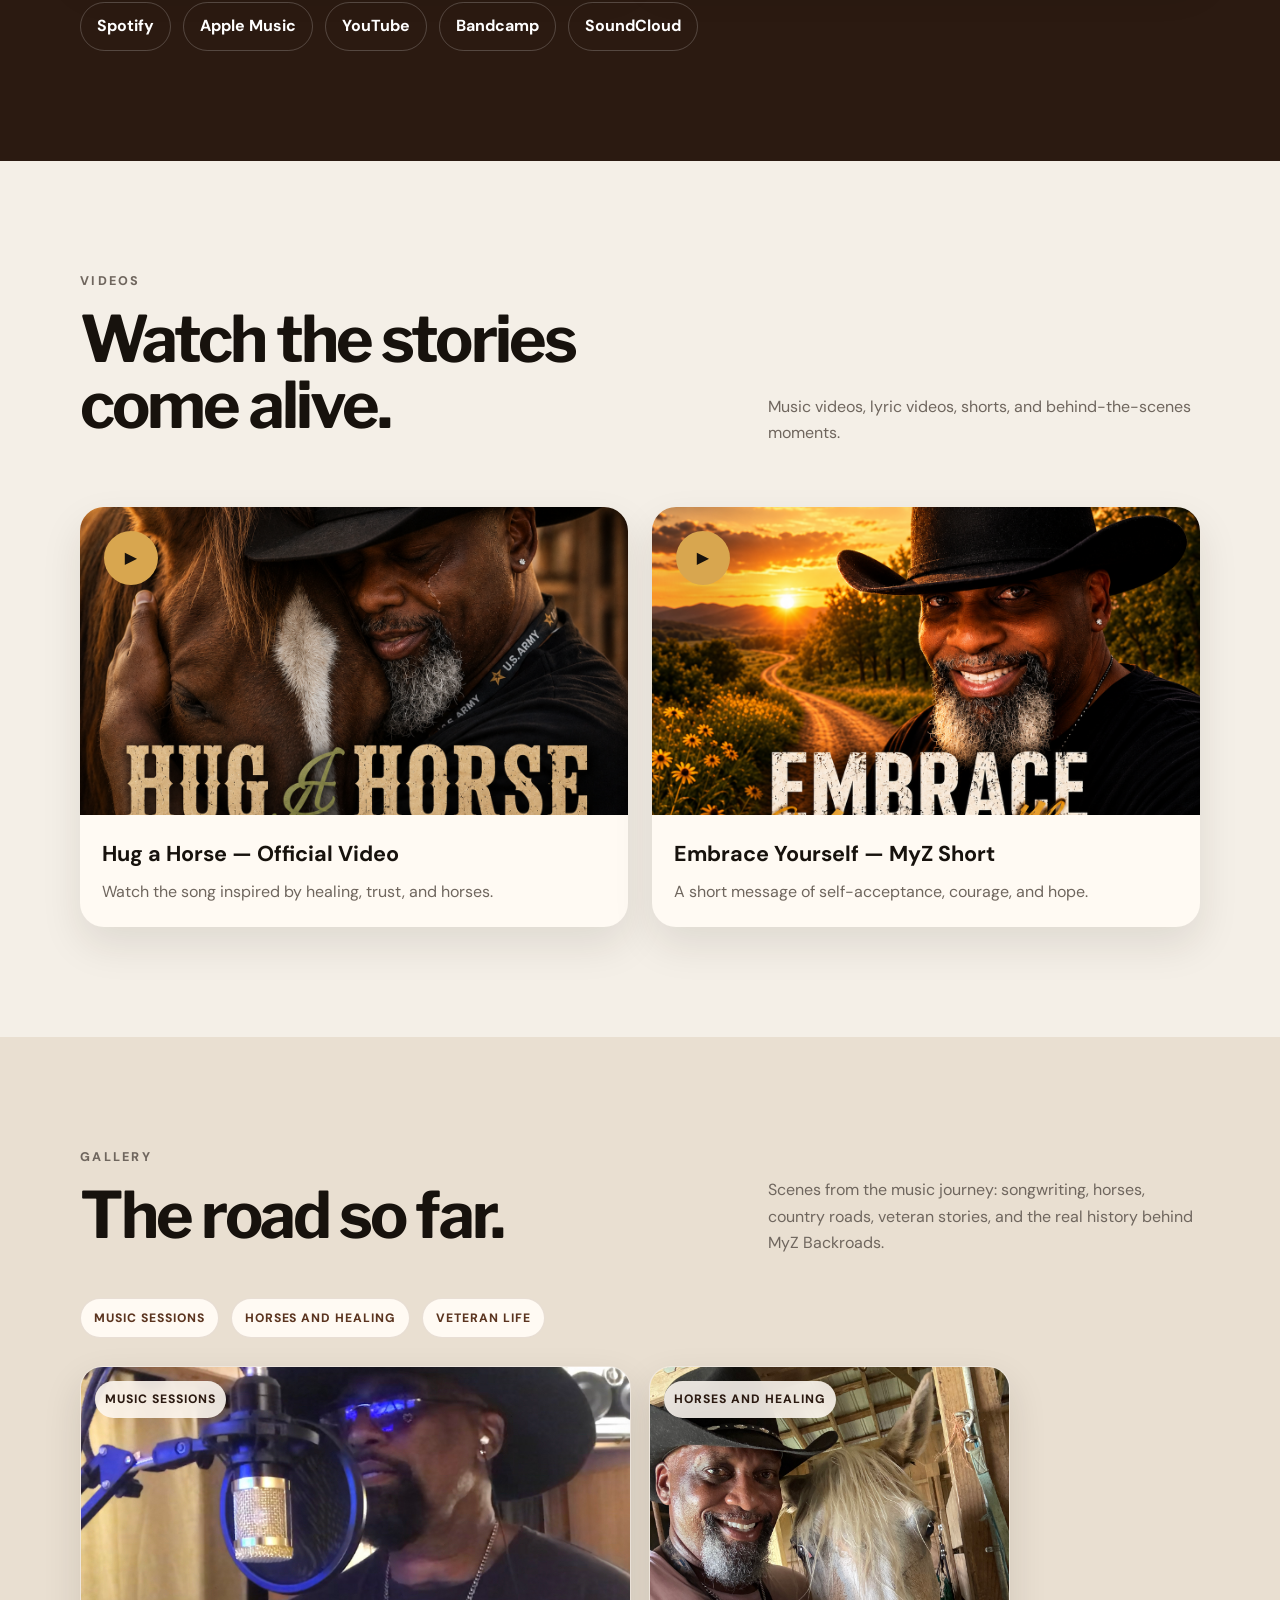
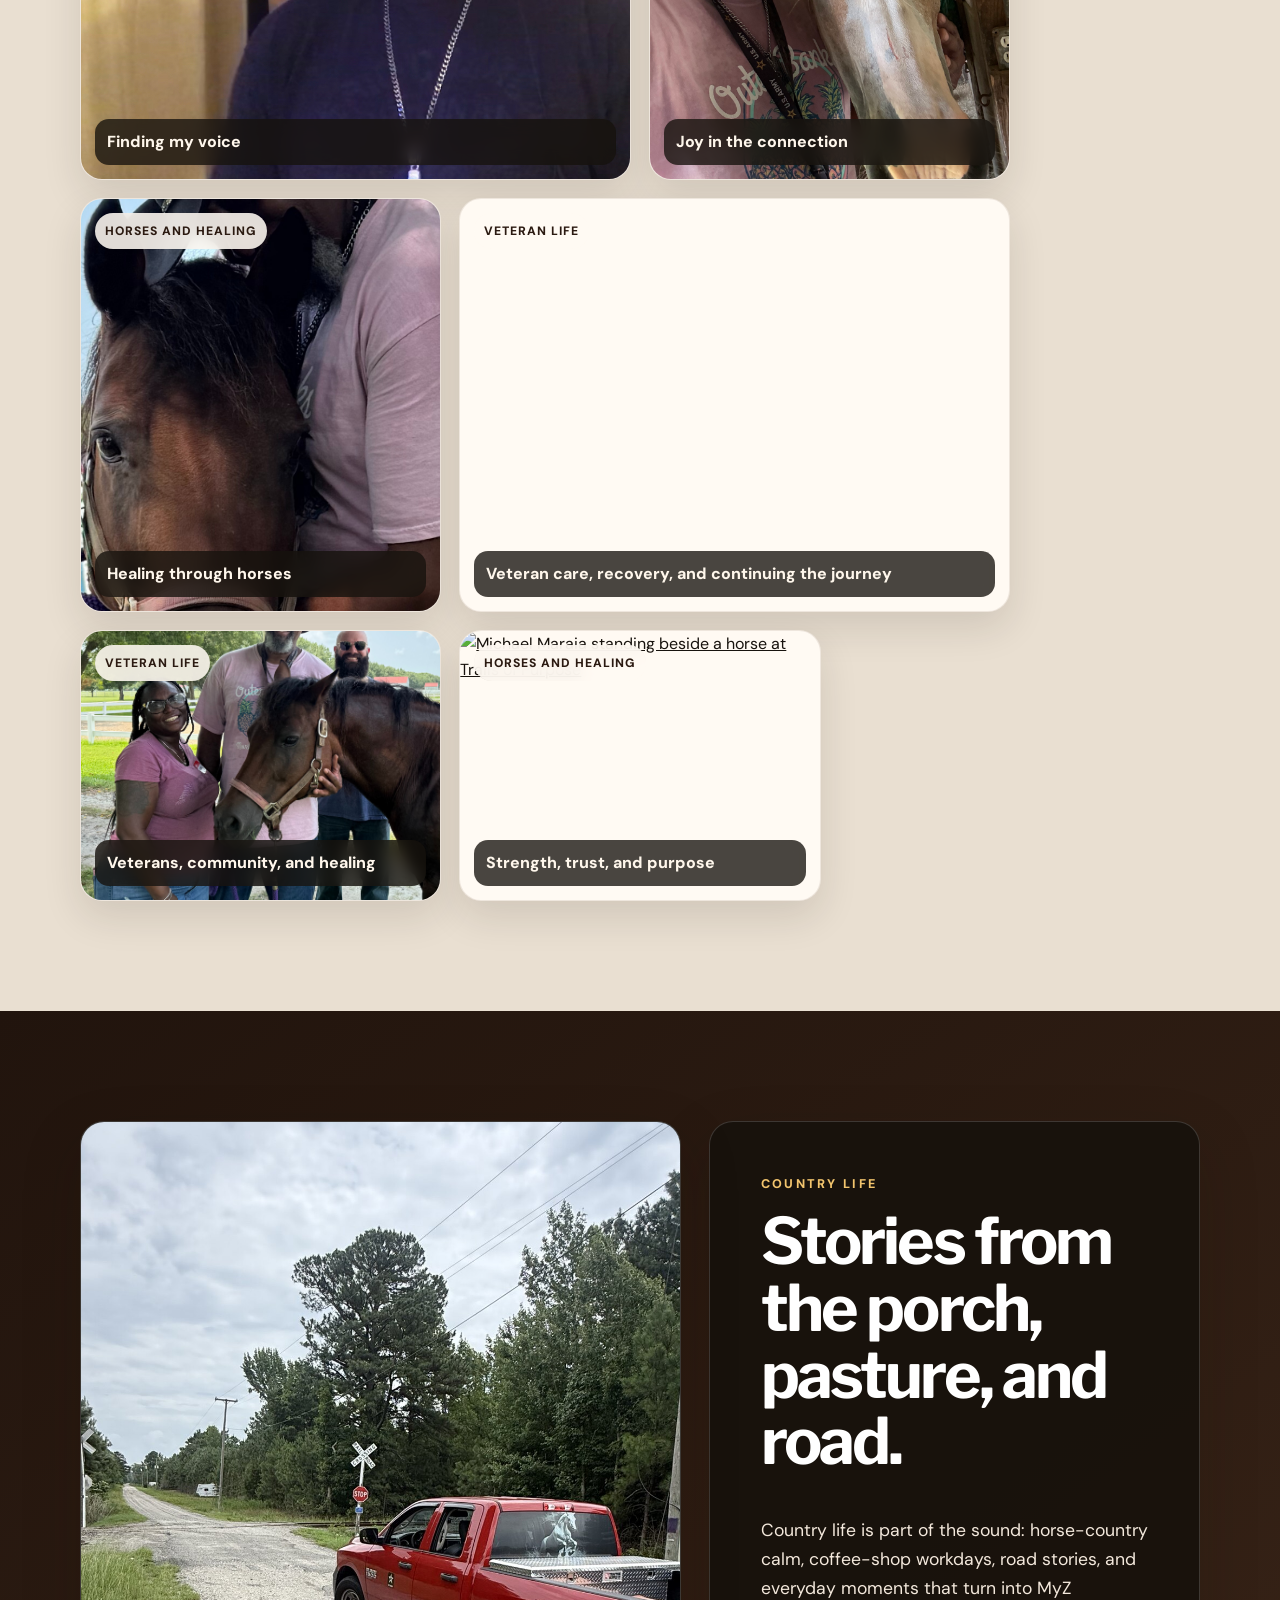
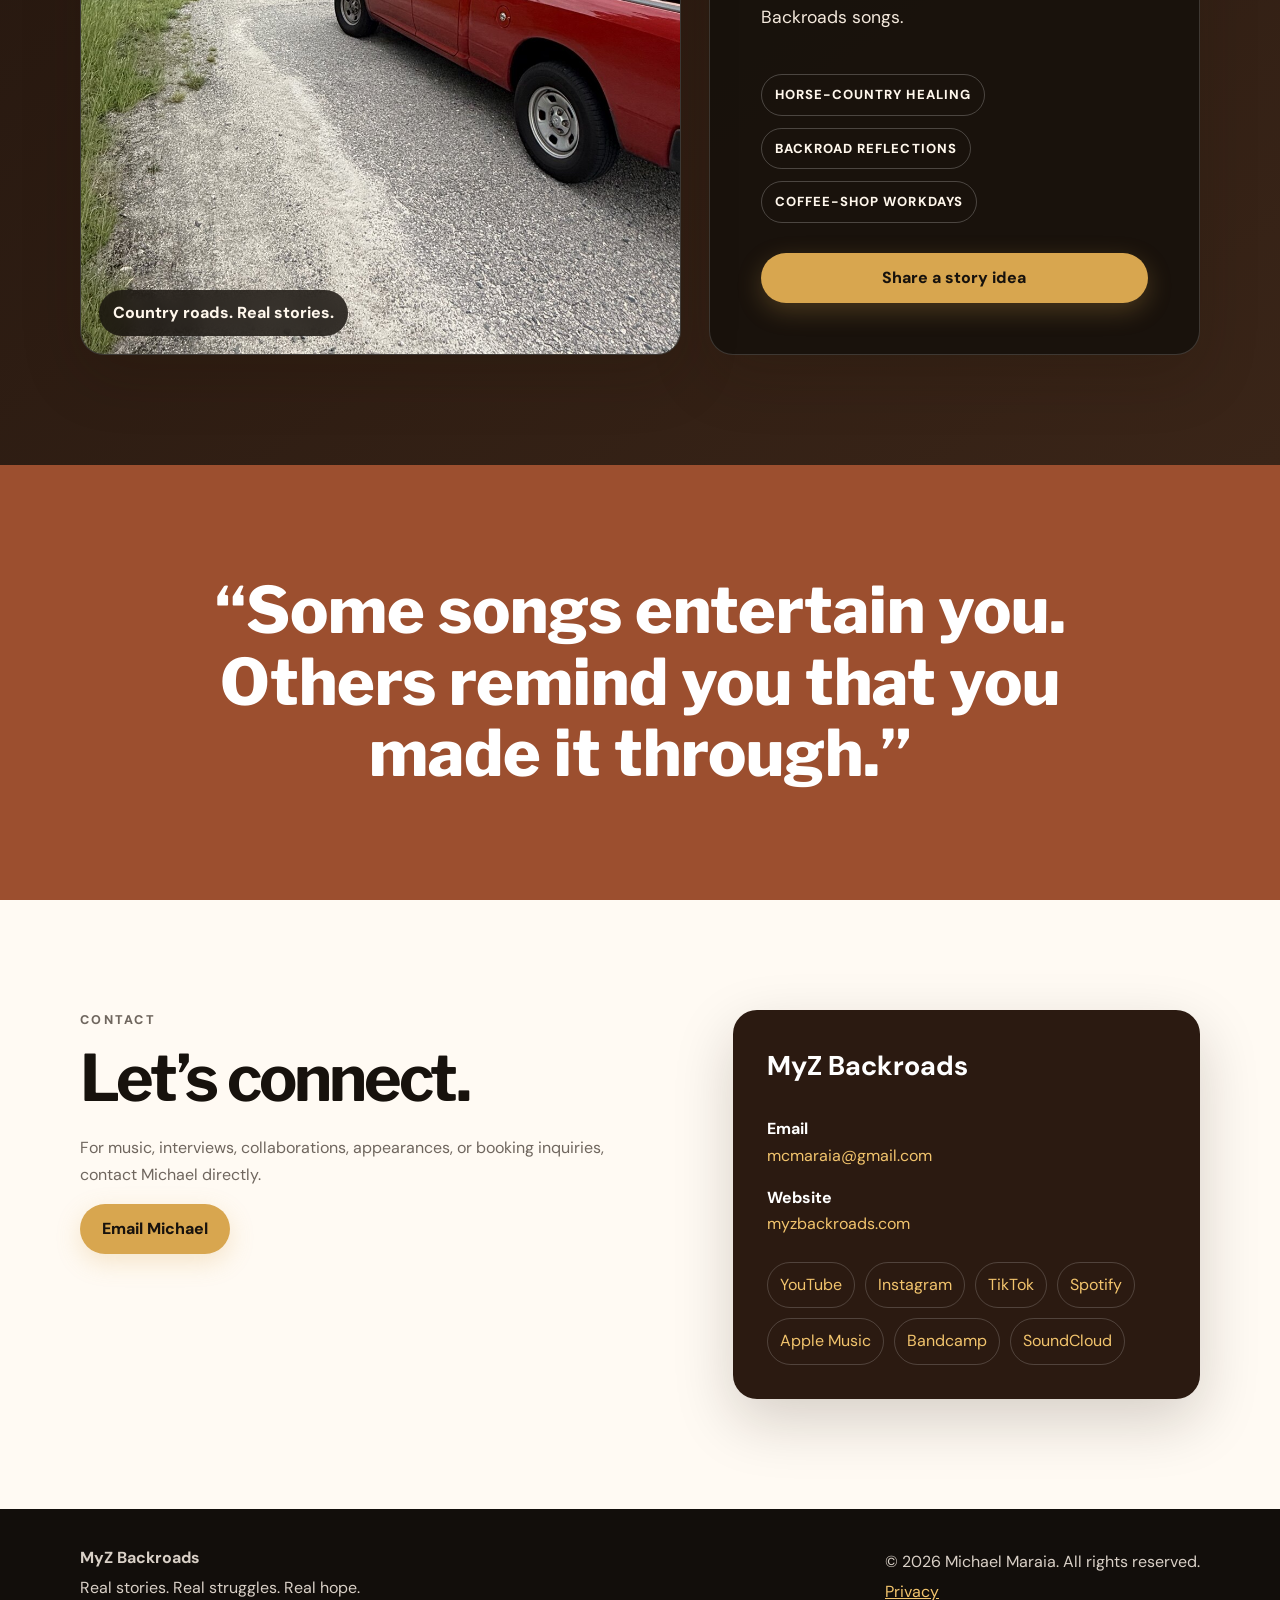
==== commit 766801a0: "Feature A Place Beside Me on homepage" ====
--- a/index.html
+++ b/index.html
@@ -170,13 +170,13 @@
         </div>
       </section>
 
-      <section class="announcement" aria-label="New release">
+      <section class="announcement" aria-label="Featured release">
         <div class="container announcement-inner">
           <div>
-            <span class="announcement-label">New release</span>
-            <strong>“A Reason to Live” — On Bandcamp now • Streaming September 11, 2026</strong>
-          </div>
-          <a href="https://myzbackroads.bandcamp.com/track/a-reason-to-live" target="_blank" rel="noopener">Listen now →</a>
+            <span class="announcement-label">Featured release</span>
+            <strong>“A Place Beside Me” — Available now on Bandcamp • Streaming October 30, 2026</strong>
+          </div>
+          <a href="https://myzbackroads.bandcamp.com/track/a-place-beside-me" target="_blank" rel="noopener">Listen now →</a>
         </div>
       </section>
 
@@ -233,13 +233,29 @@
           </div>
 
           <div class="music-discovery" aria-label="Music discovery shortcuts">
-            <a href="#track-the-ones-who-show-up">Featured story</a>
+            <a href="#track-a-place-beside-me">Featured song</a>
             <a href="#track-combat-cowboy">Veteran stories</a>
             <a href="#track-let-it-go">Recovery songs</a>
             <a href="#listen-links">All listening platforms</a>
           </div>
 
           <div class="music-grid" aria-label="MyZ Backroads song catalog">
+
+            <article id="track-a-place-beside-me" class="track-card featured">
+              <div class="track-art">
+                <img src="a-place-beside-me.svg" alt="A Place Beside Me cover art showing a cowboy waiting beside an empty chair at sunset" />
+              </div>
+              <div class="track-info">
+                <span>Love, longing and hope</span>
+                <h3>A Place Beside Me</h3>
+                <p>A soulful country ballad about waiting for the right man—no grand promises, just someone willing to stay, share the quiet moments, and take the place beside you.</p>
+                <p><strong>Available now on Bandcamp • Streaming everywhere October 30, 2026.</strong></p>
+                <div class="track-actions">
+                  <a class="button button-small button-primary" href="https://myzbackroads.bandcamp.com/track/a-place-beside-me" target="_blank" rel="noopener"><span class="platform-button-content"><svg class="platform-icon" viewBox="0 0 24 24" aria-hidden="true" focusable="false"><rect x="1" y="1" width="22" height="22" rx="5" fill="#fff"/><path d="M7.4 8h11.2l-2.2 8H5.2z" fill="#629AA9"/></svg><span>Bandcamp</span></span></a>
+                </div>
+              </div>
+            </article>
+
 
             <article id="track-the-ones-who-show-up" class="track-card featured">
               <div class="track-art">
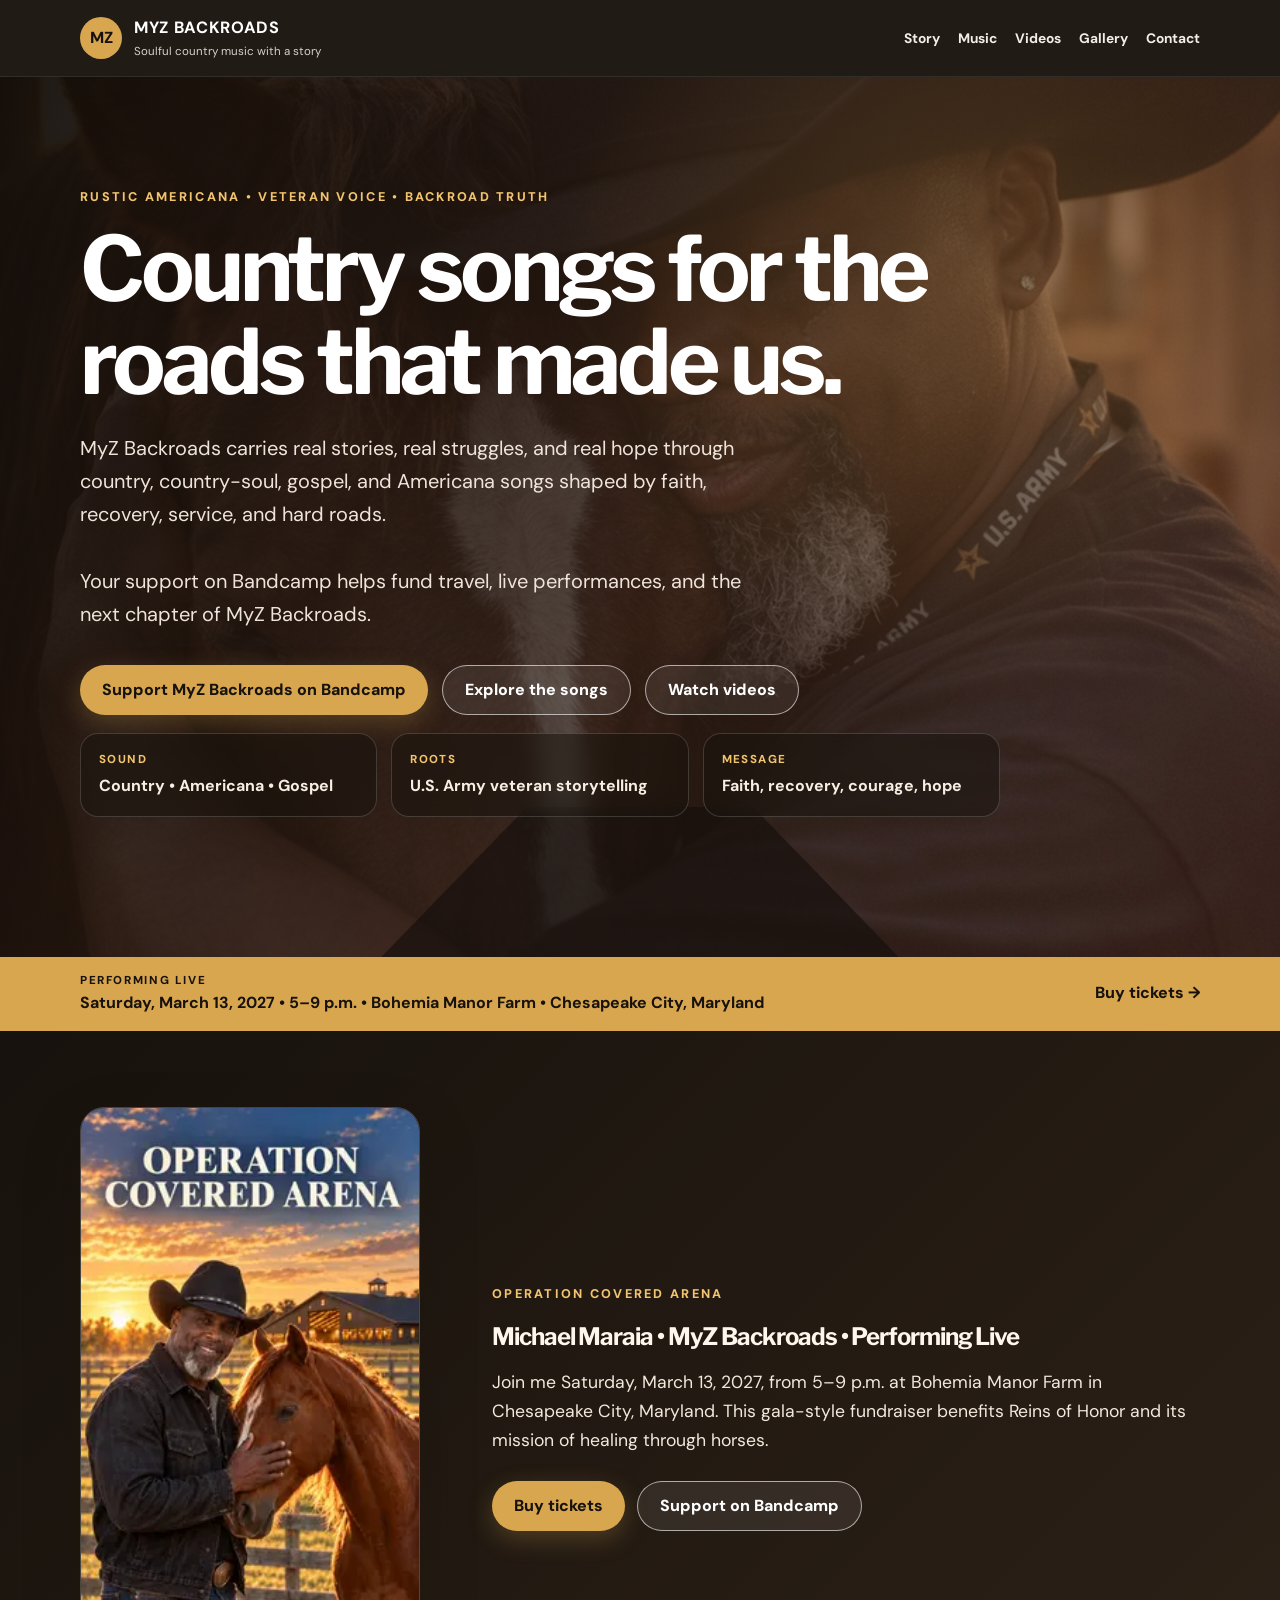
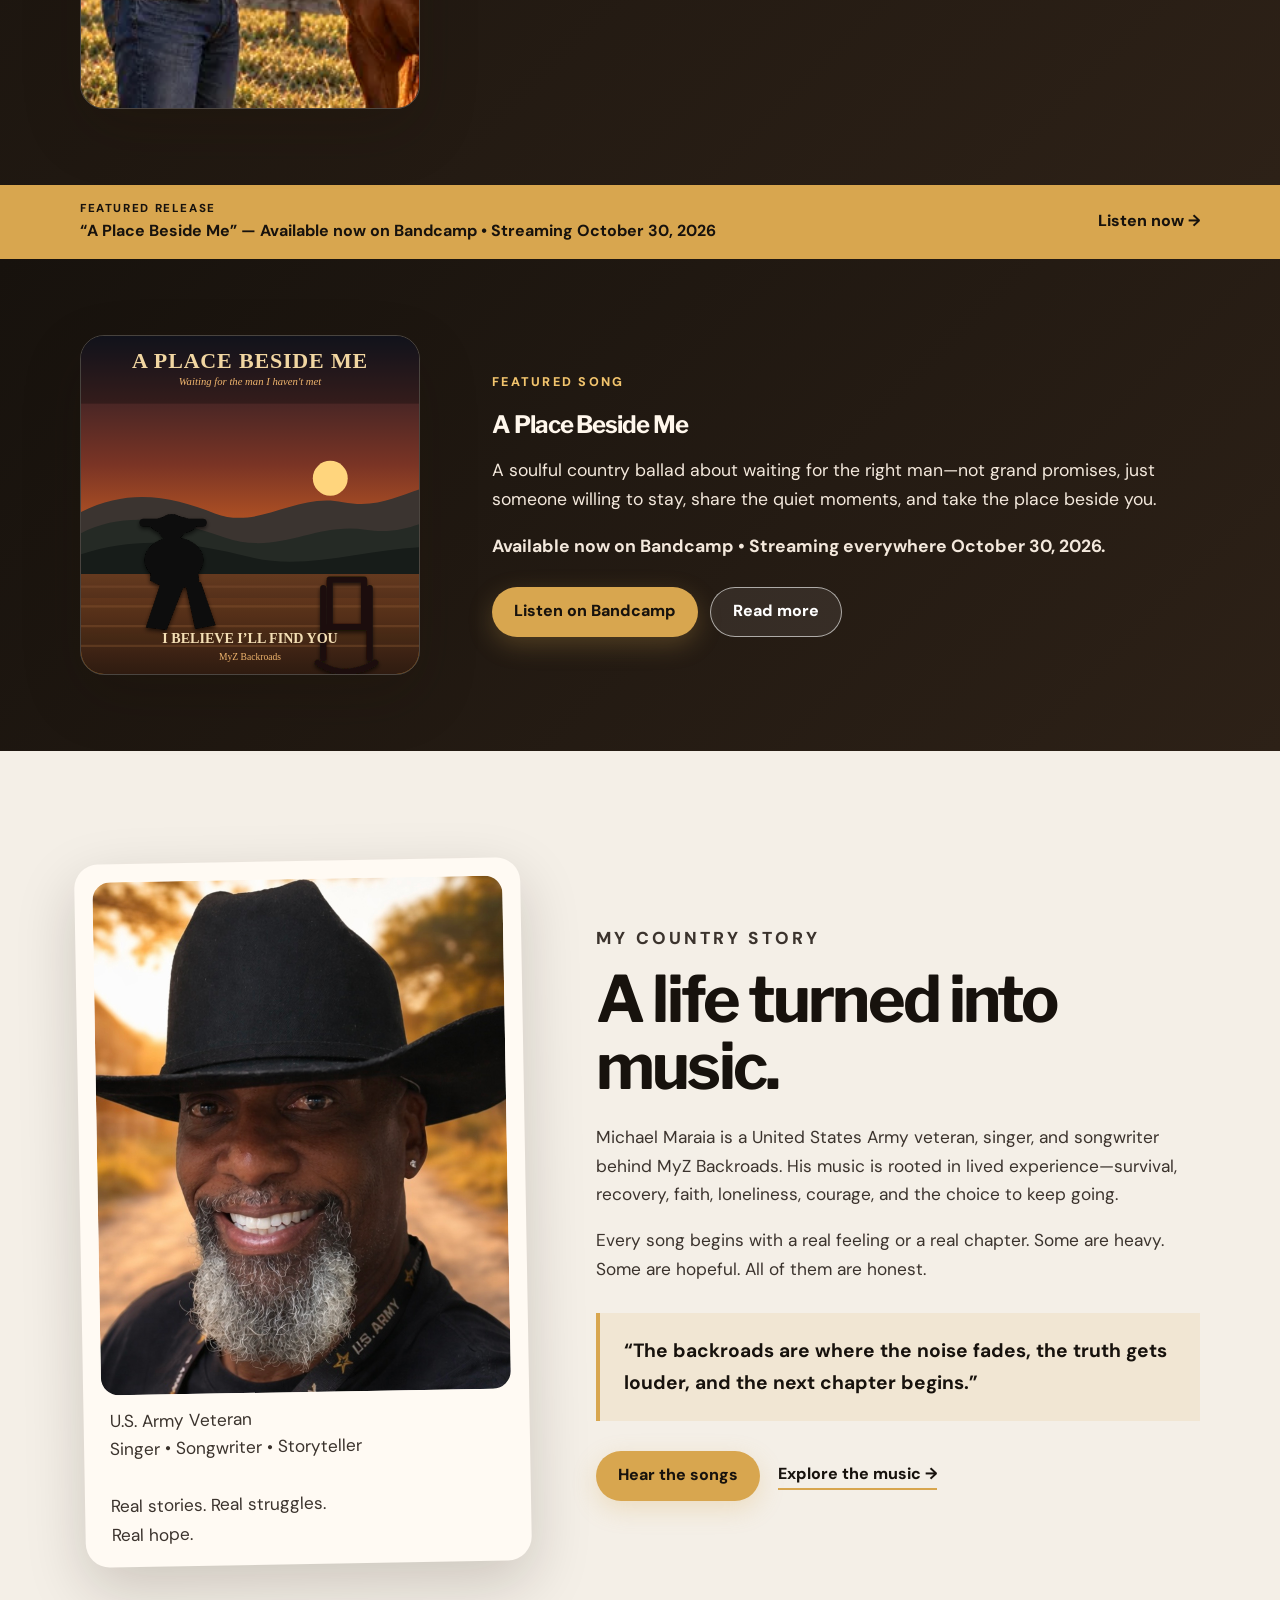
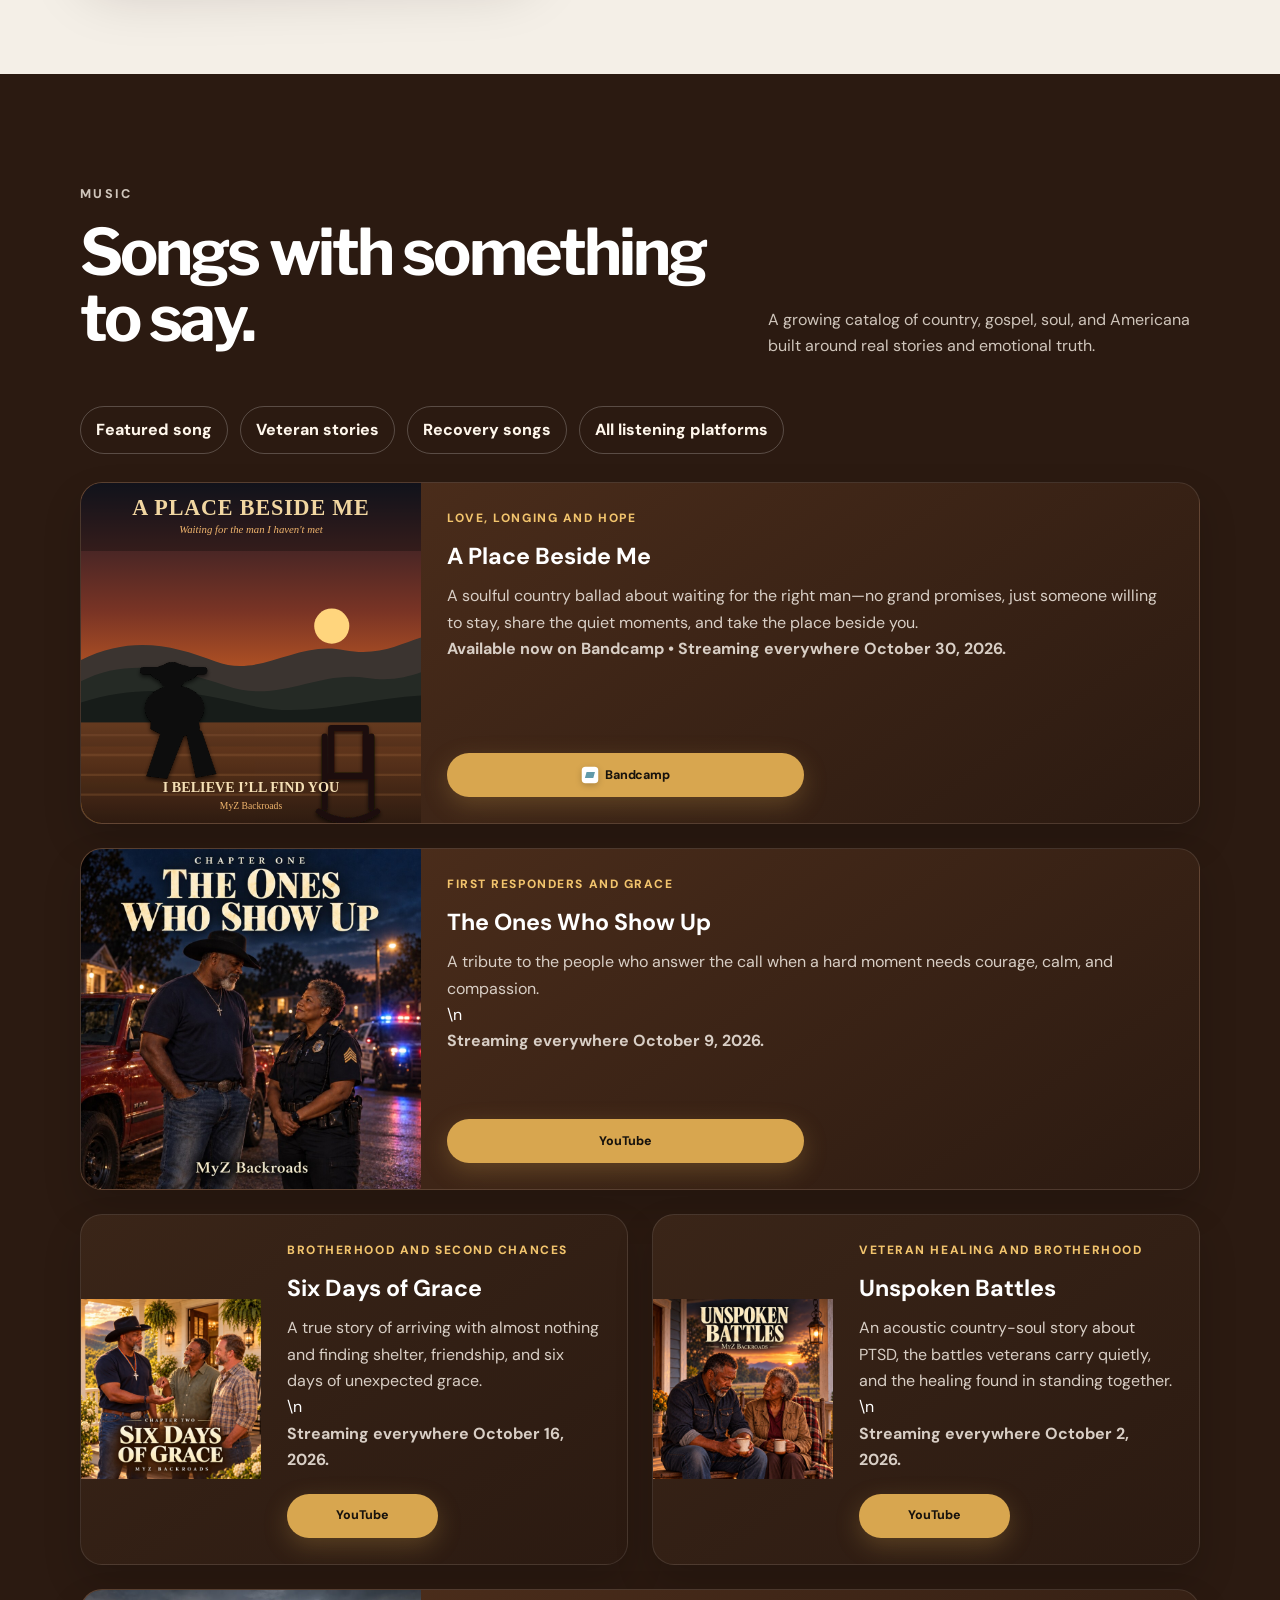
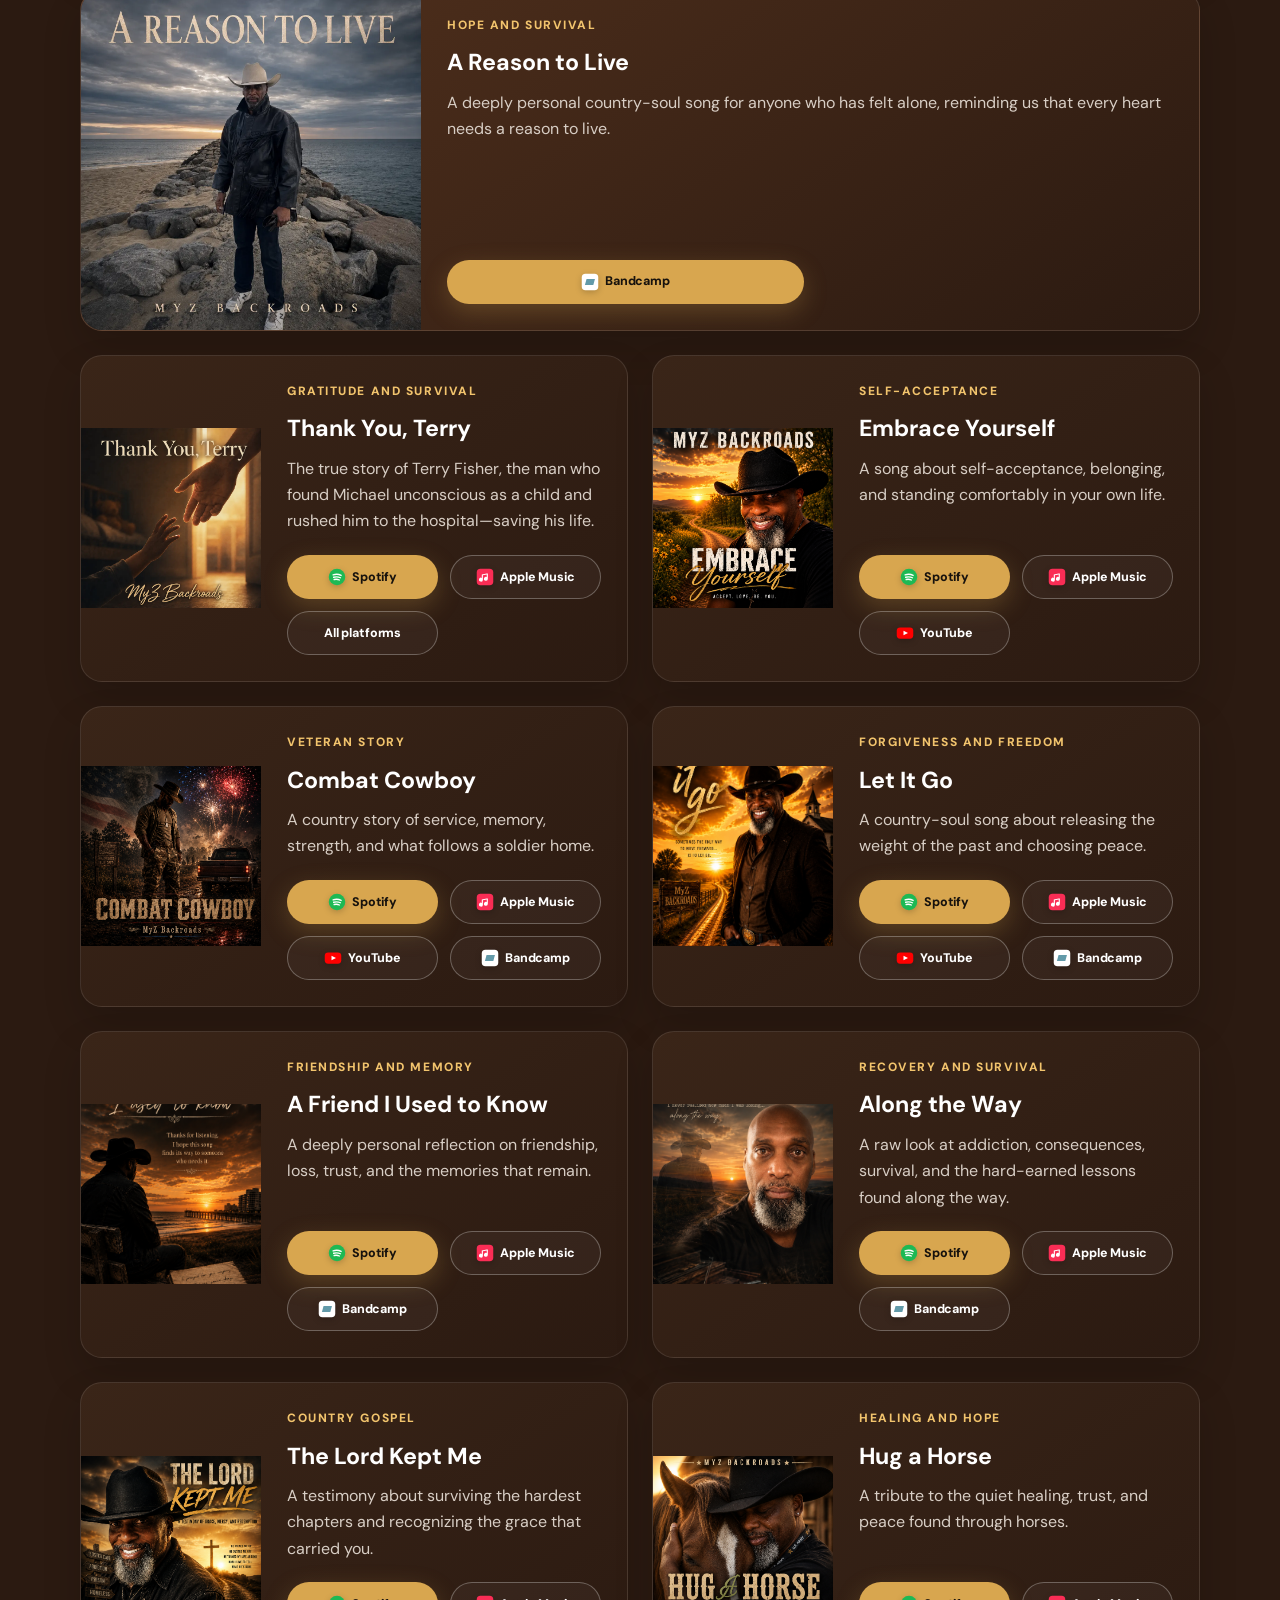
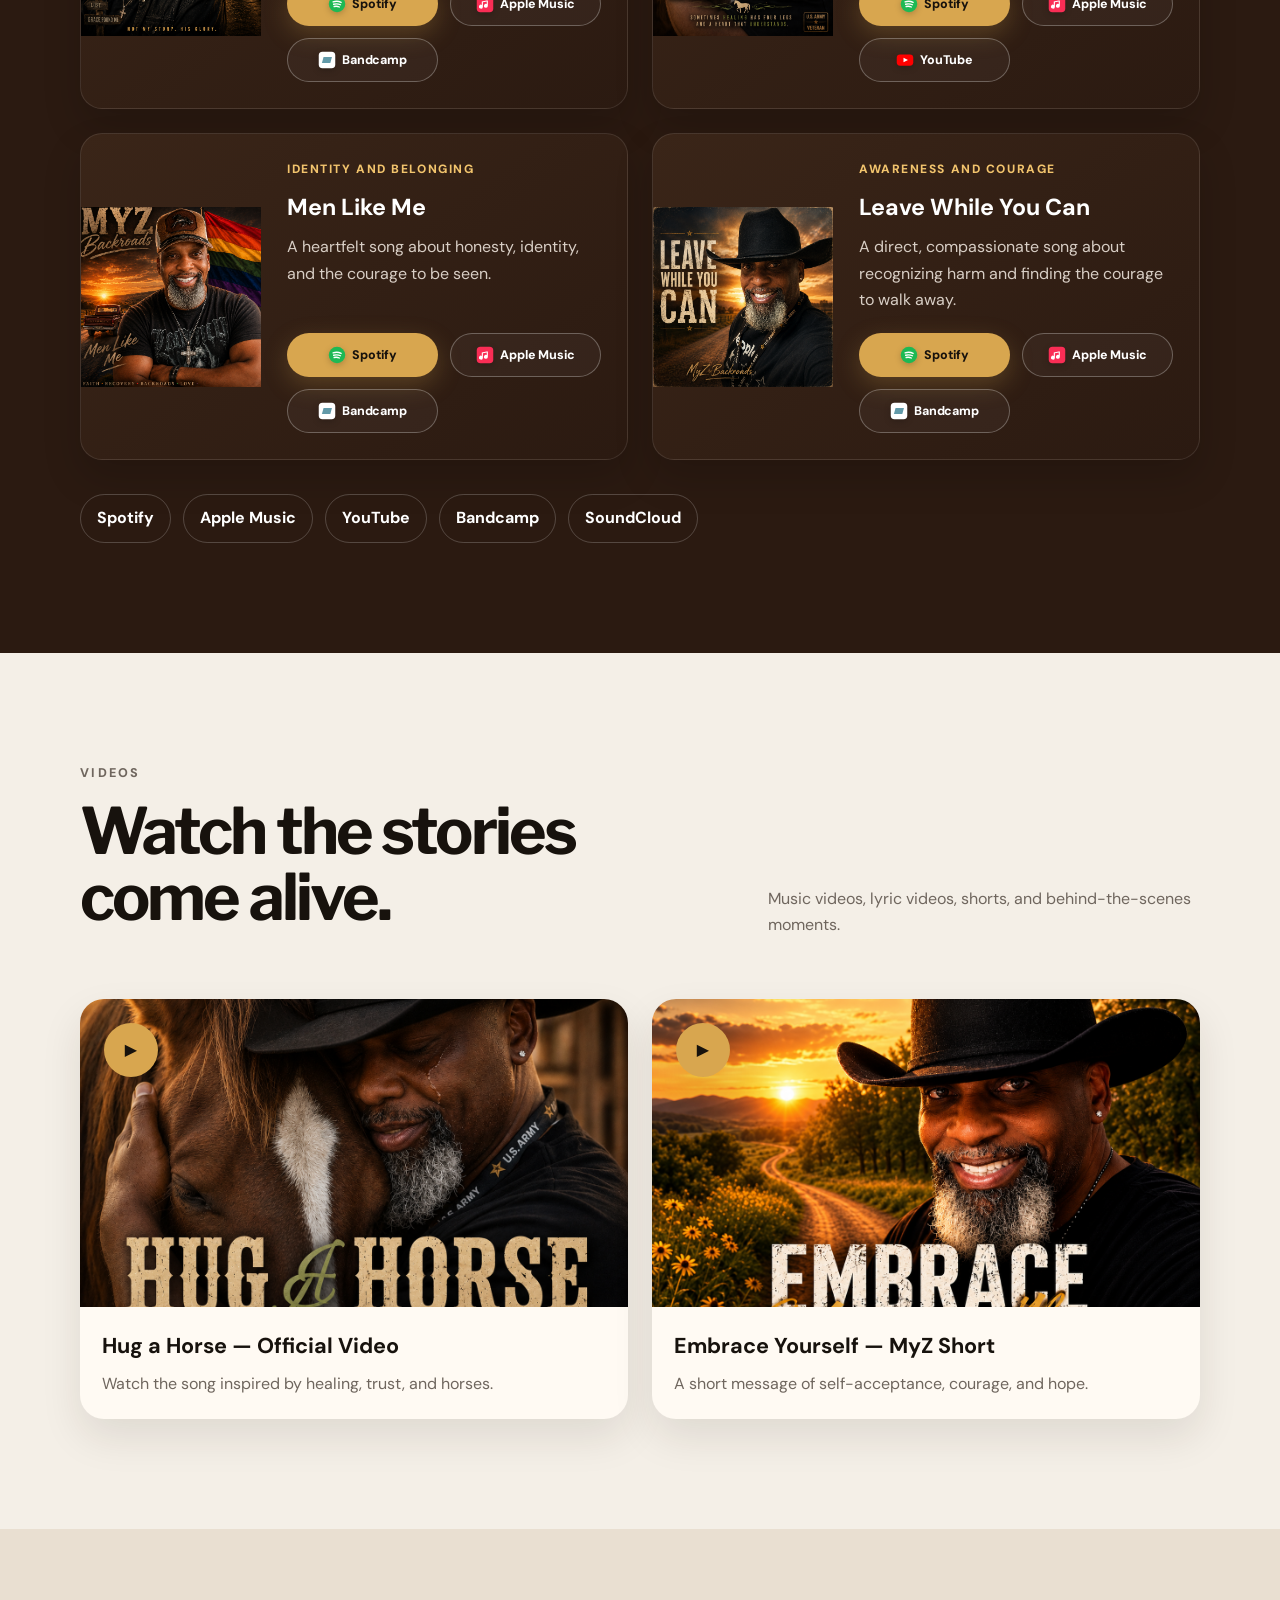
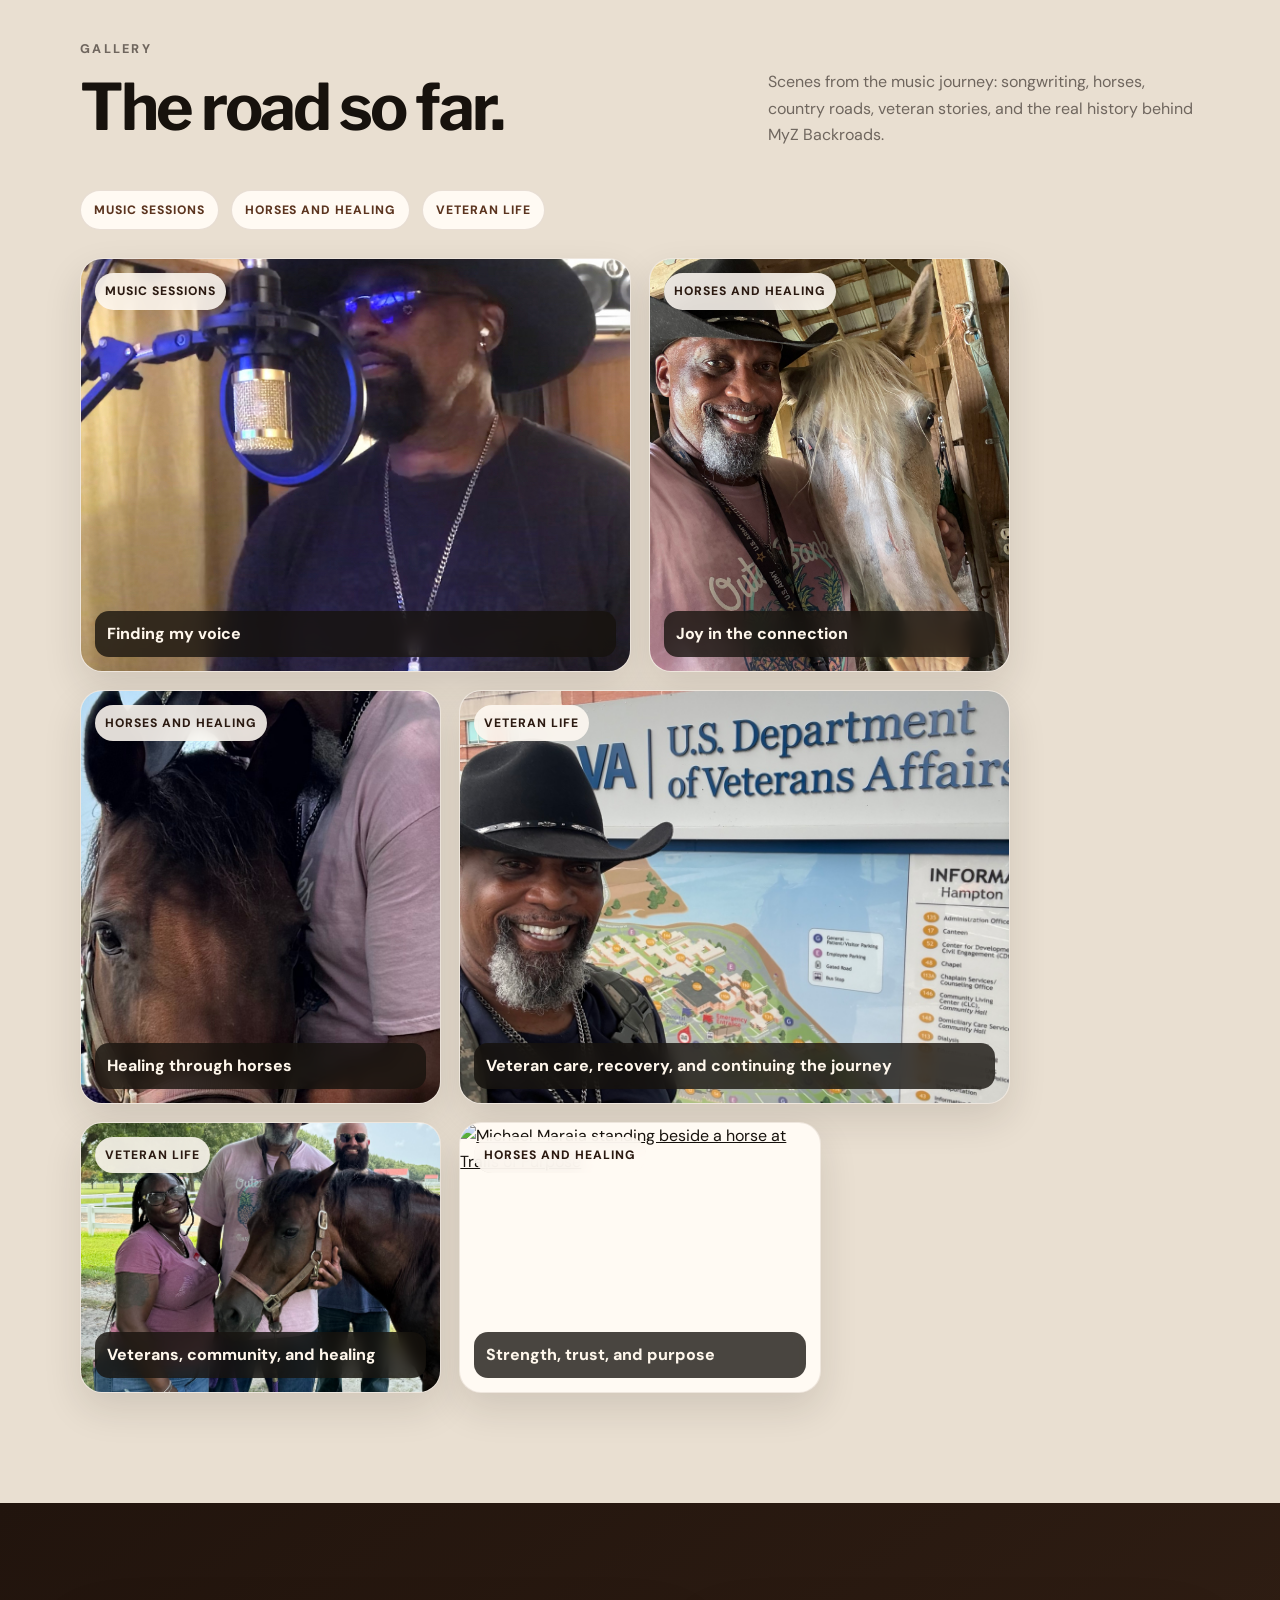
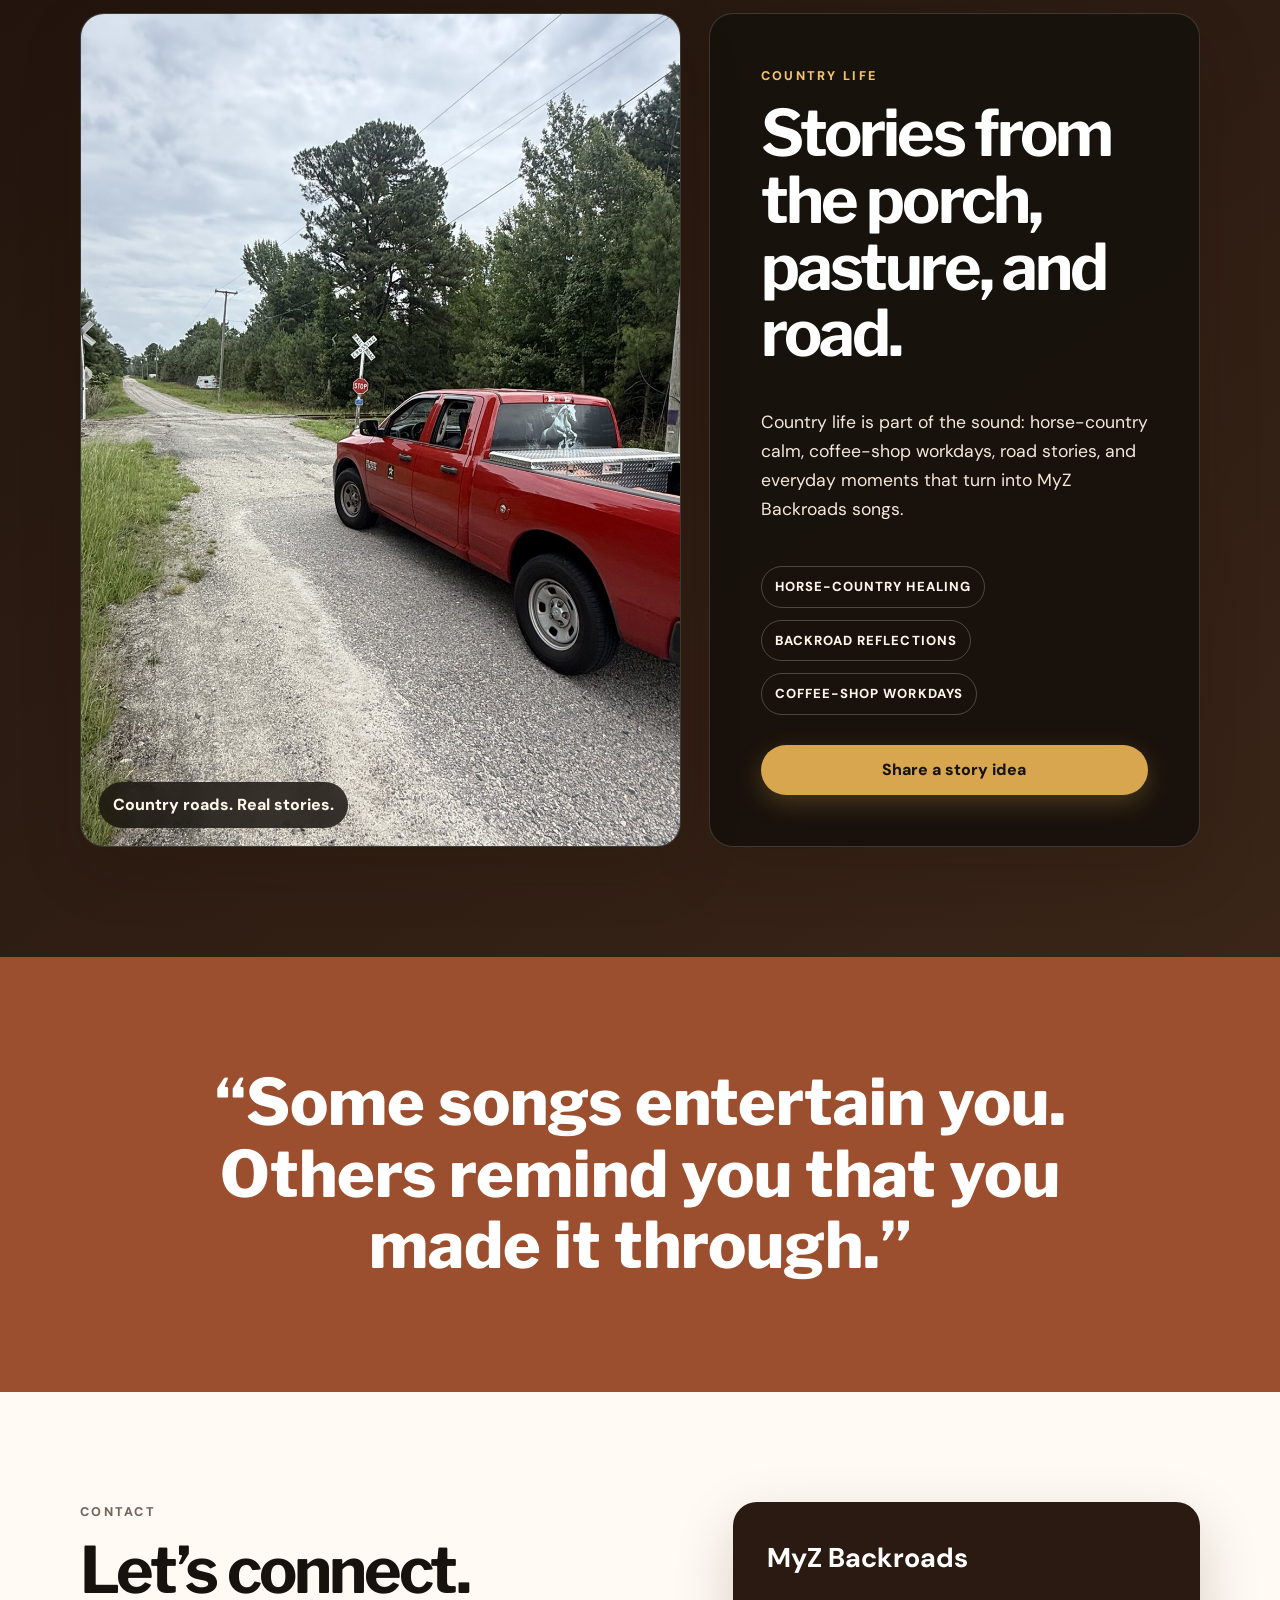
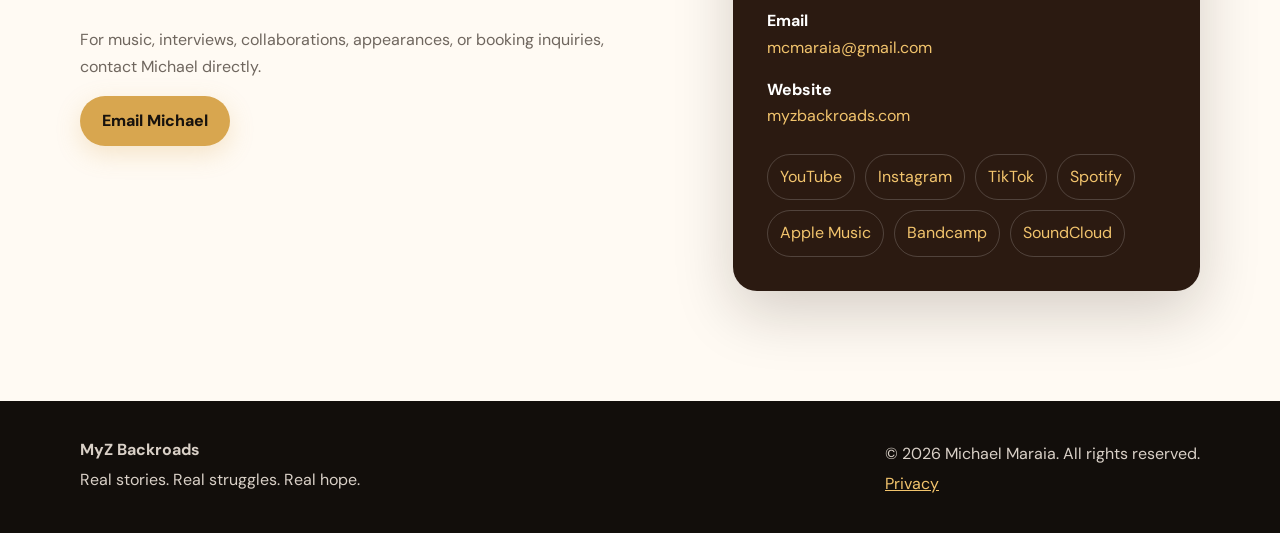
==== commit 6a48f720: "Add A Place Beside Me spotlight to homepage" ====
--- a/index.html
+++ b/index.html
@@ -177,6 +177,40 @@
             <strong>“A Place Beside Me” — Available now on Bandcamp • Streaming October 30, 2026</strong>
           </div>
           <a href="https://myzbackroads.bandcamp.com/track/a-place-beside-me" target="_blank" rel="noopener">Listen now →</a>
+        </div>
+      </section>
+
+      <section class="event-feature" aria-labelledby="place-beside-me-title">
+        <div class="container event-feature-inner">
+          <a
+            class="event-artwork"
+            href="https://myzbackroads.bandcamp.com/track/a-place-beside-me"
+            target="_blank"
+            rel="noopener"
+            aria-label="Listen to A Place Beside Me on Bandcamp"
+          >
+            <img
+              src="a-place-beside-me.svg"
+              alt="A Place Beside Me cover art"
+              width="420"
+              height="420"
+              loading="eager"
+              decoding="async"
+            />
+          </a>
+          <div class="event-feature-copy">
+            <p class="eyebrow">Featured song</p>
+            <h2 id="place-beside-me-title">A Place Beside Me</h2>
+            <p>
+              A soulful country ballad about waiting for the right man—not grand promises,
+              just someone willing to stay, share the quiet moments, and take the place beside you.
+            </p>
+            <p><strong>Available now on Bandcamp • Streaming everywhere October 30, 2026.</strong></p>
+            <div class="event-feature-actions">
+              <a class="button button-primary" href="https://myzbackroads.bandcamp.com/track/a-place-beside-me" target="_blank" rel="noopener">Listen on Bandcamp</a>
+              <a class="button button-secondary" href="#track-a-place-beside-me">Read more</a>
+            </div>
+          </div>
         </div>
       </section>
 
@@ -1015,5 +1049,6 @@
     </footer>
 
     <script src="main.js"></script>
+    <!-- Netlify deploy refresh: A Place Beside Me -->
   </body>
 </html>
